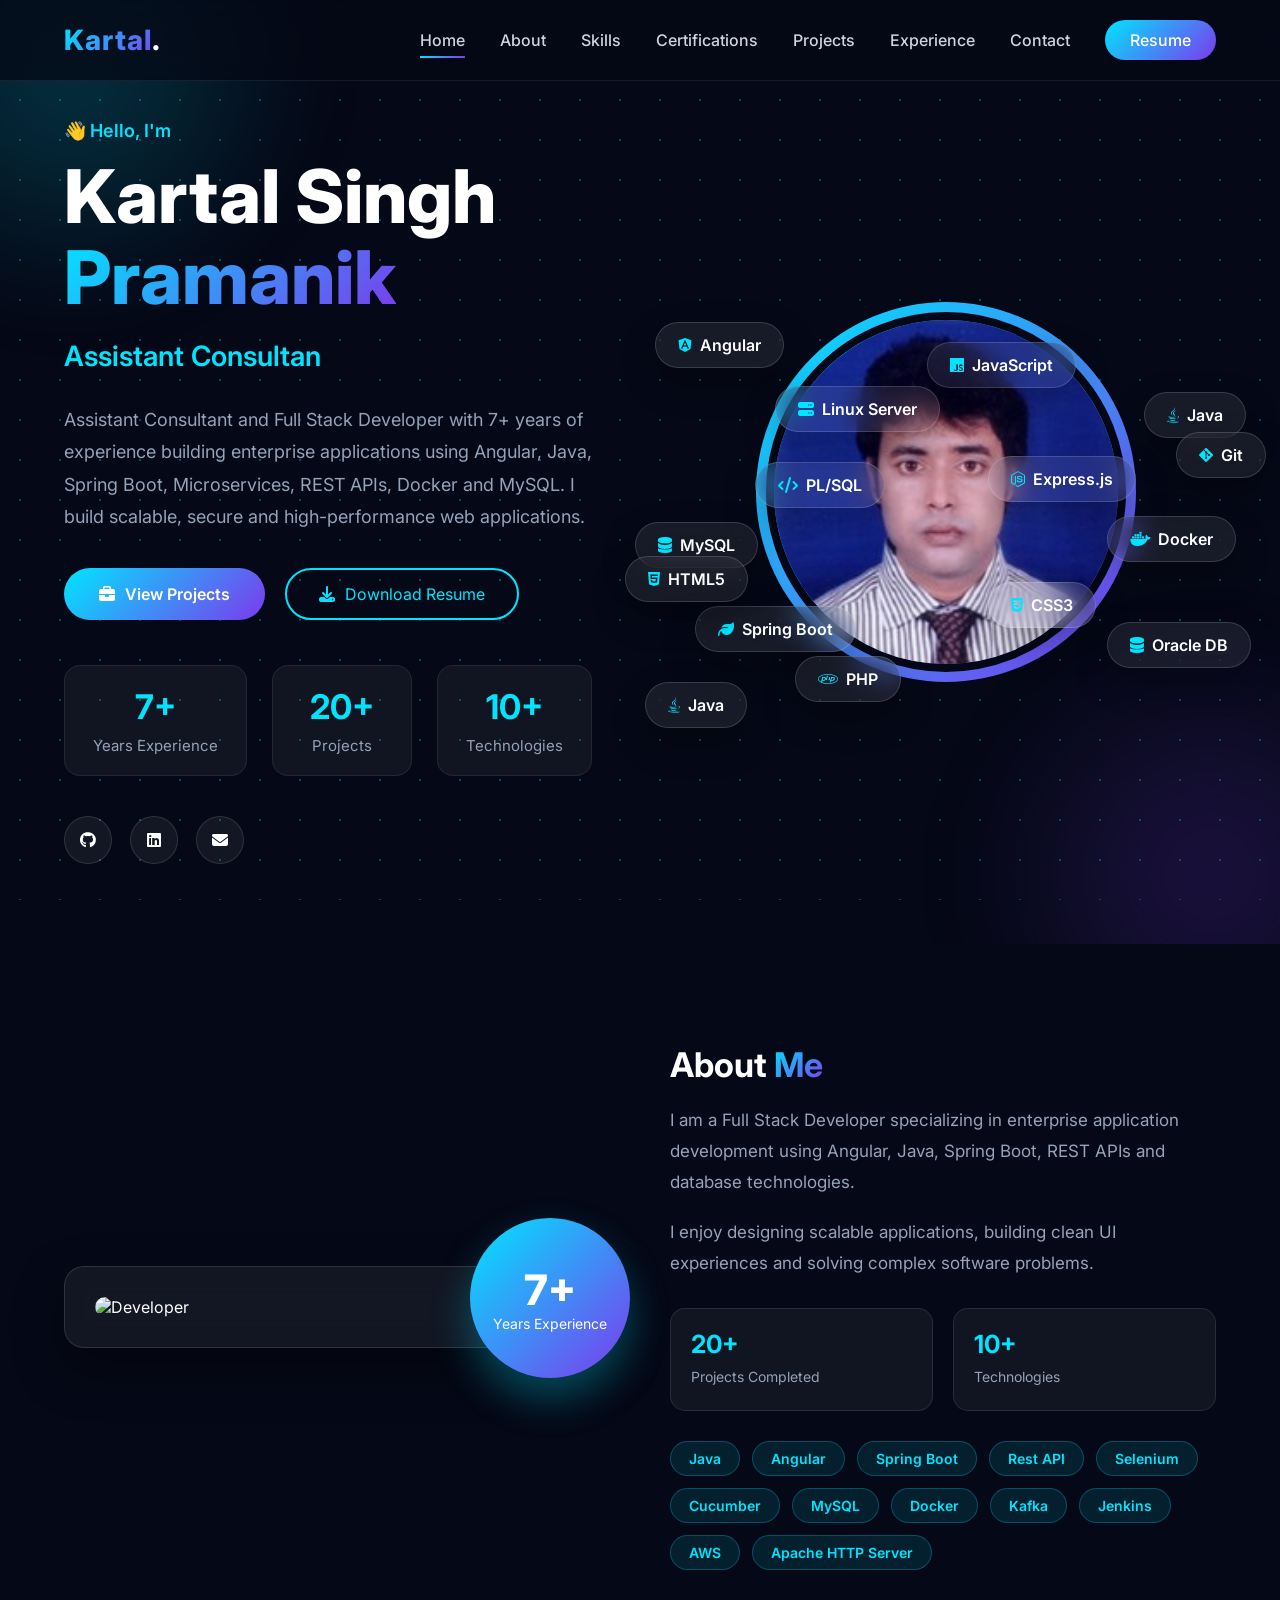
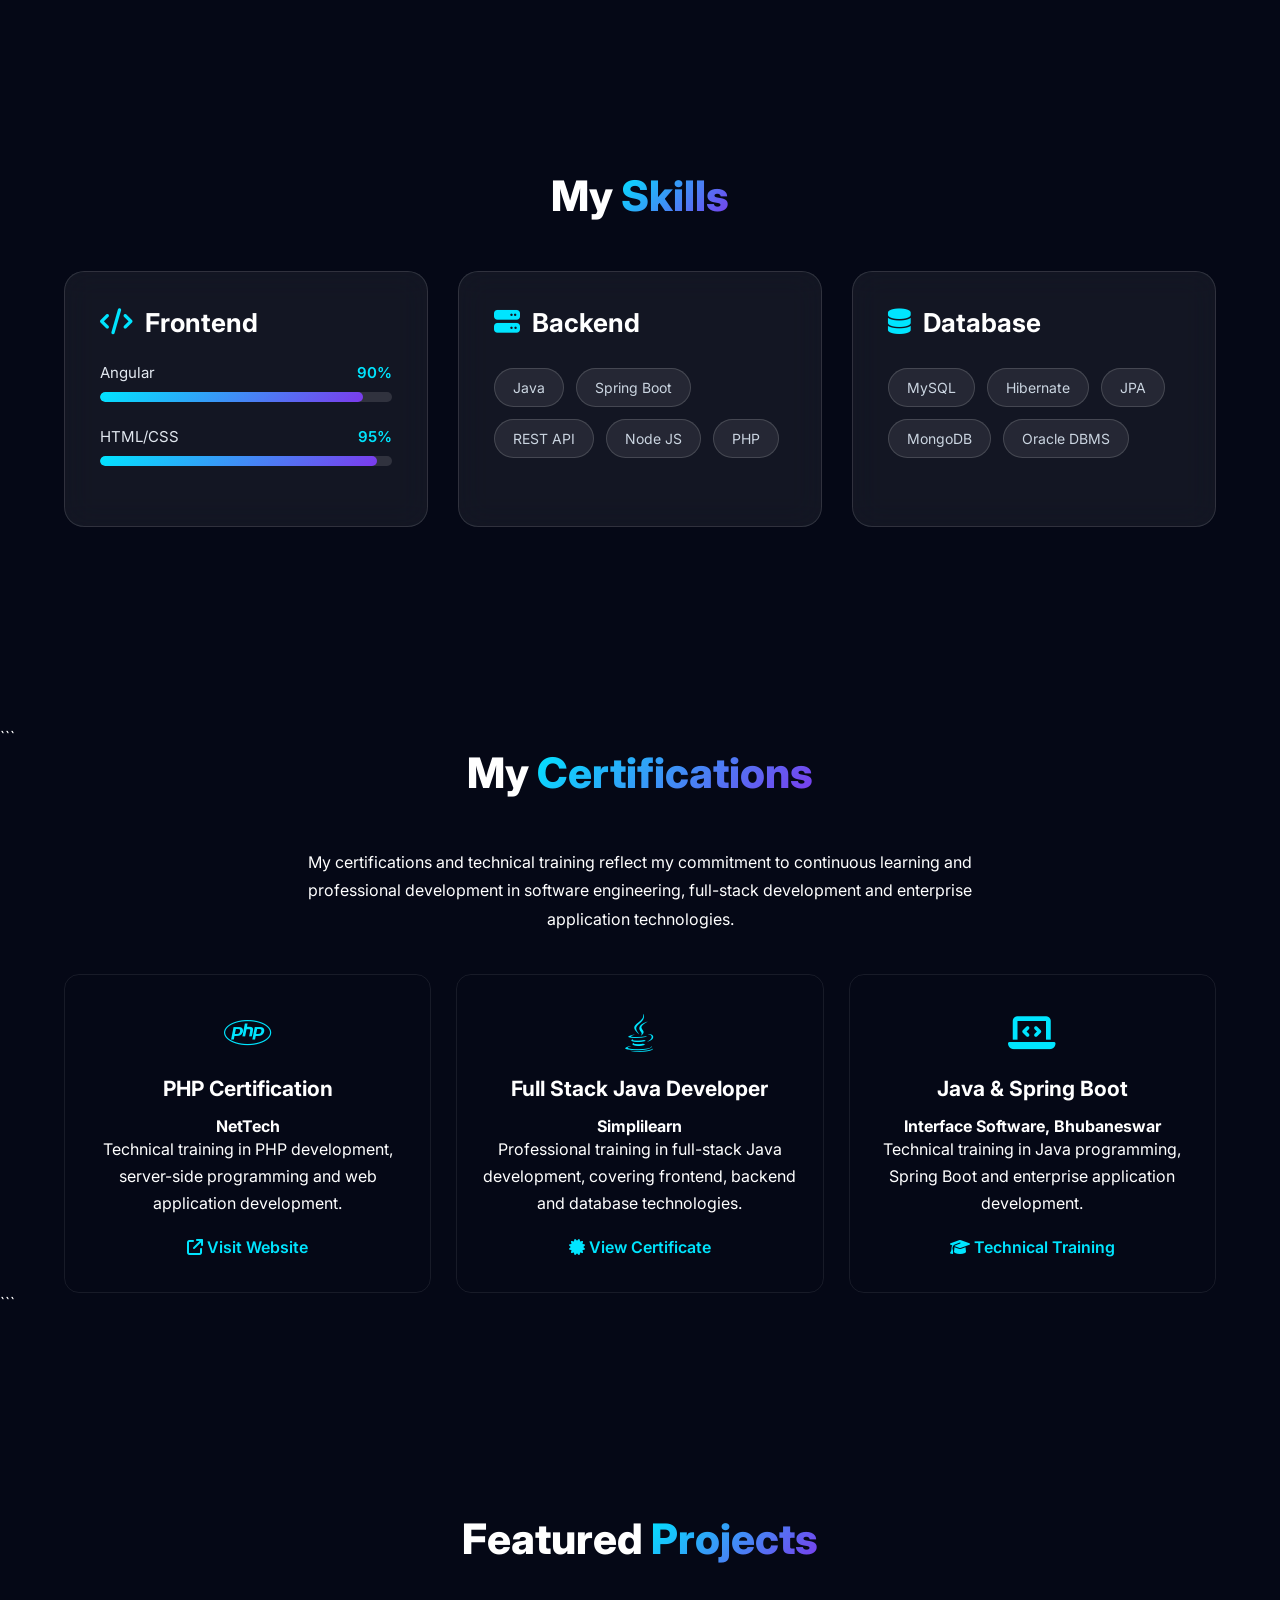
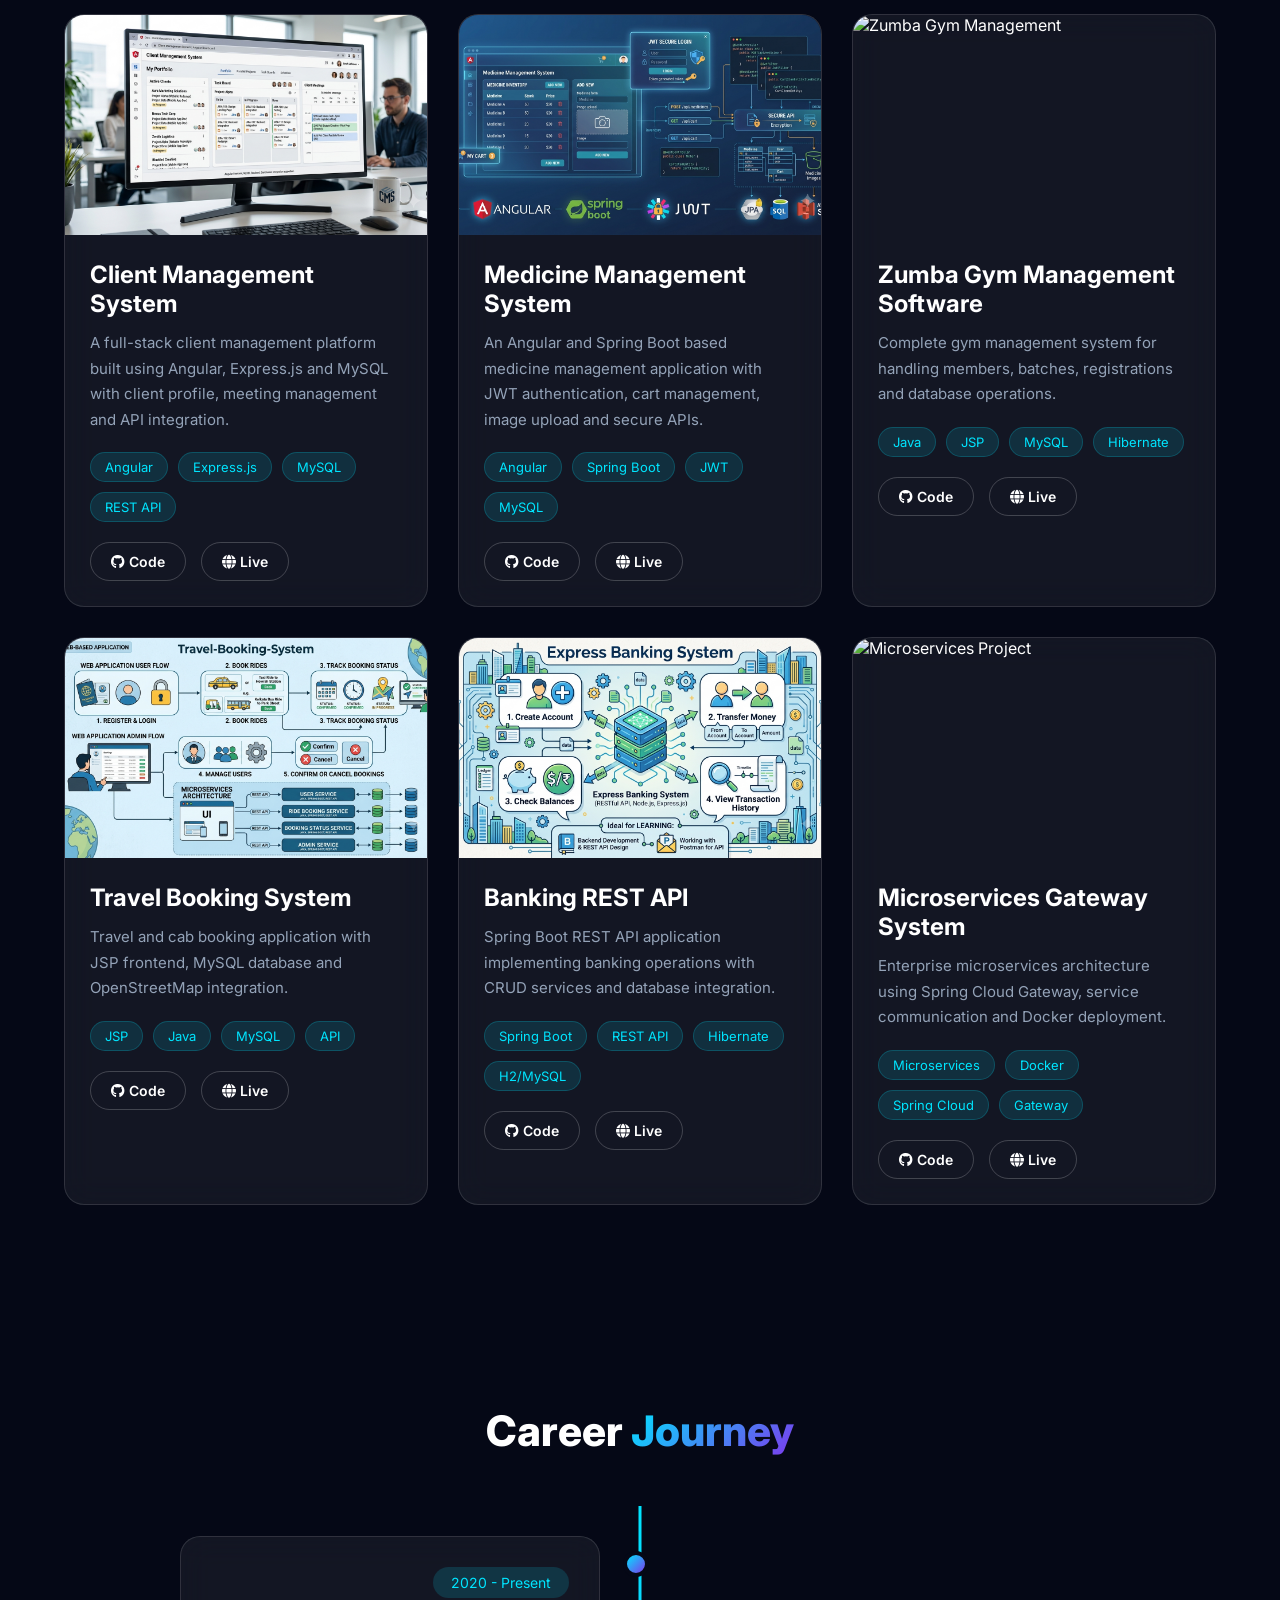
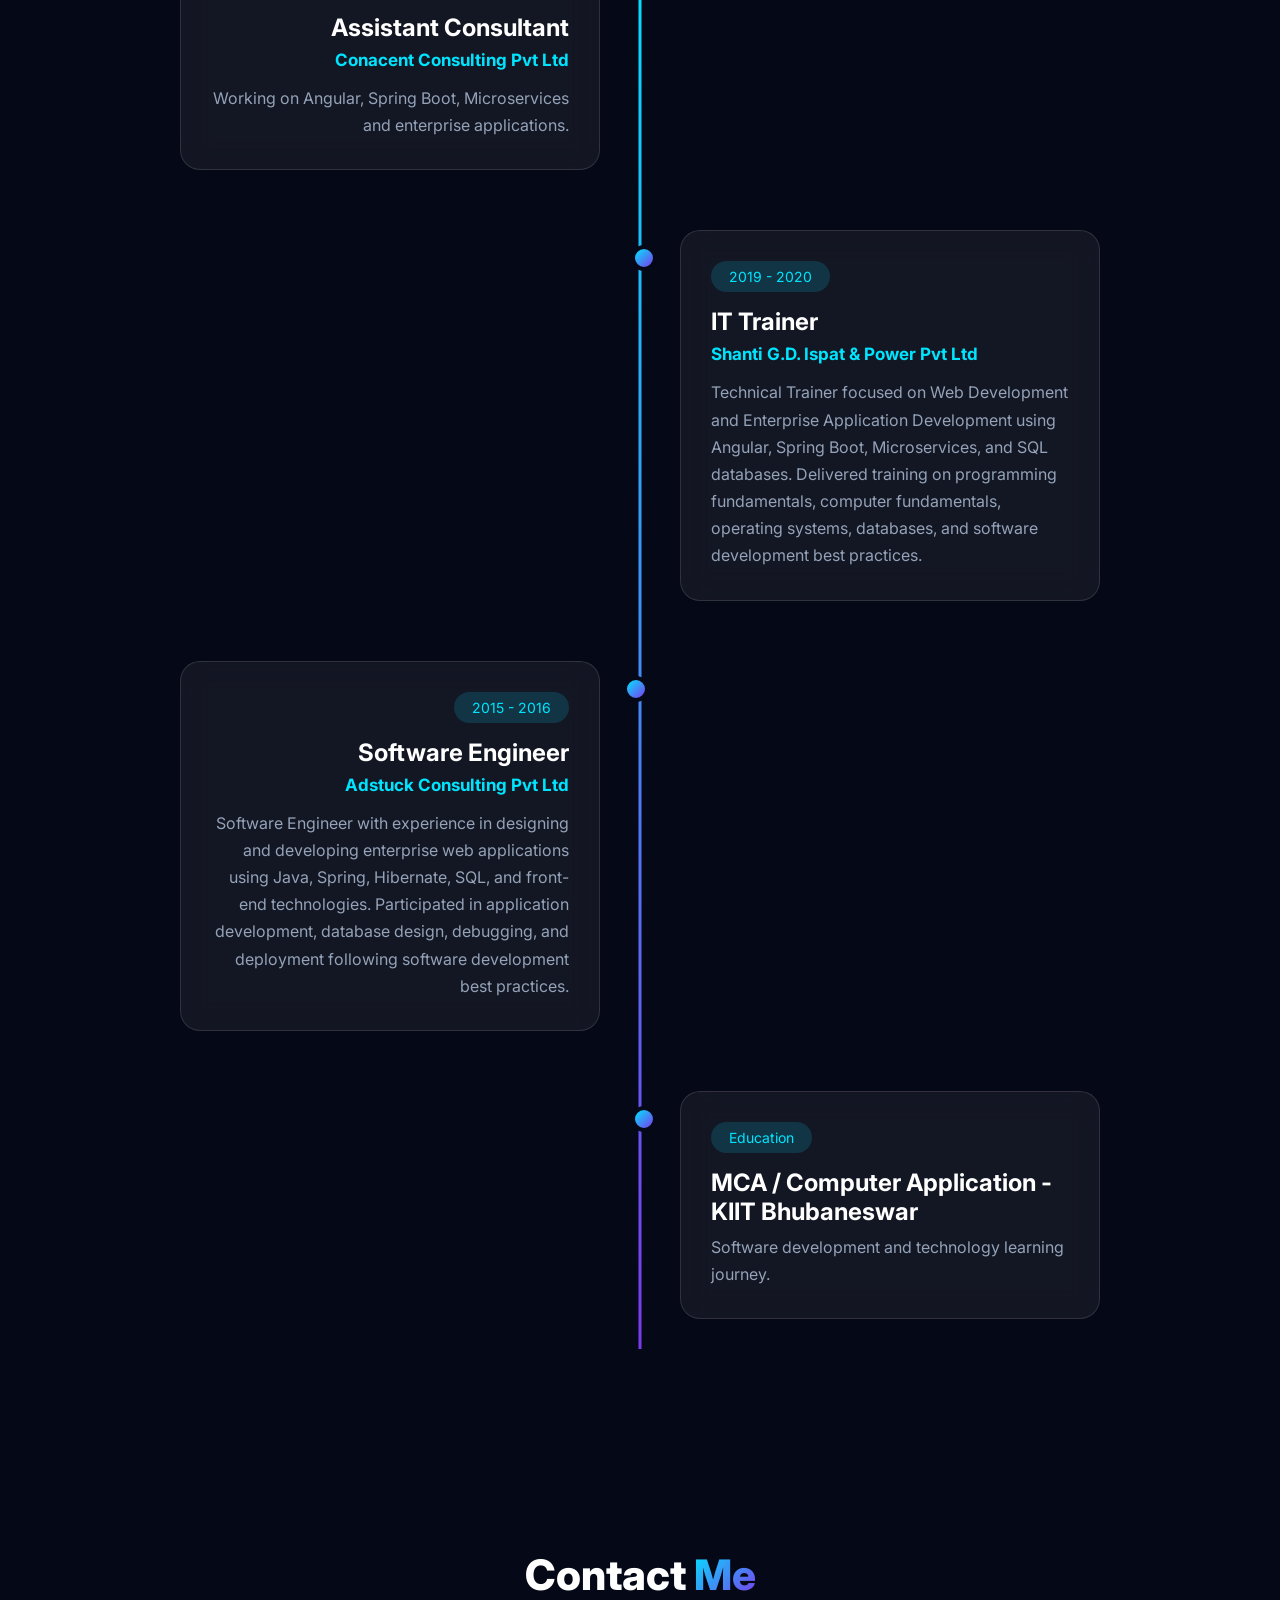
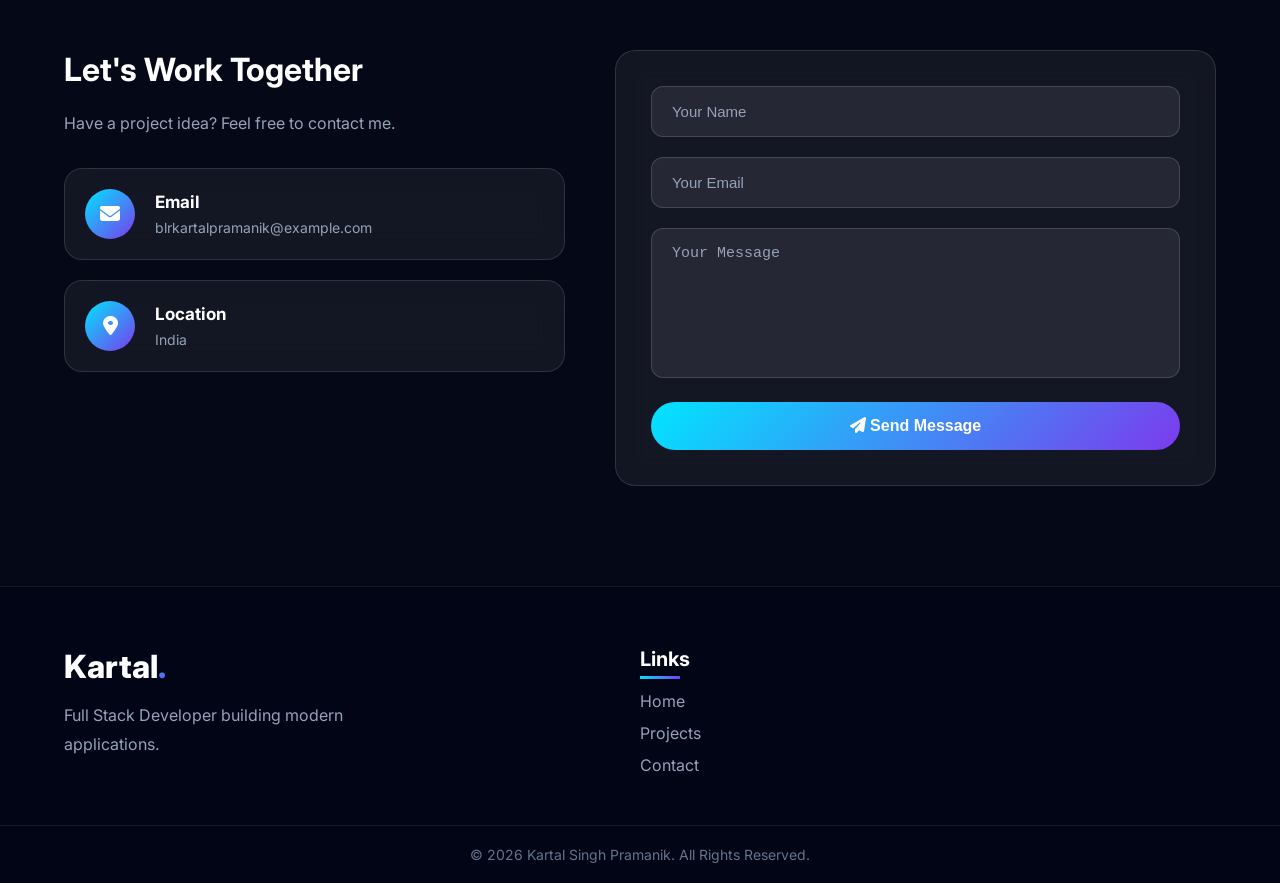
==== index.html @ 96620331 "Replace project-2 image with project-5 image" ====
<!DOCTYPE html>
<html lang="en">

<head>

<meta charset="UTF-8">

<meta name="viewport" content="width=device-width, initial-scale=1.0">
<!-- SEO Meta -->

<meta name="description"
content="Kartal Singh Pramanik - Full Stack Developer specializing in Angular, Java, Spring Boot, Microservices, REST API and Enterprise Applications">


<meta name="keywords"
content="Full Stack Developer, Angular Developer, Java Developer, Spring Boot Developer, Software Engineer, Kolkata">


<meta name="author"
content="Kartal Singh Pramanik">



<!-- Open Graph -->

<meta property="og:title"
content="Kartal Singh Pramanik | Full Stack Developer">


<meta property="og:description"
content="Portfolio showcasing Full Stack Development projects using Angular, Java and Spring Boot">


<meta property="og:type"
content="website">


<meta property="og:image"
content="assets/images/profile.jpg">


<meta property="og:url"
content="https://blrkartalpramanik.github.io/">




<!-- Twitter Card -->

<meta name="twitter:card"
content="summary_large_image">


<meta name="twitter:title"
content="Kartal Singh Pramanik | Full Stack Developer">


<meta name="twitter:description"
content="Full Stack Developer Portfolio">


<meta name="twitter:image"
content="assets/images/profile.jpg">

<title>
Kartal Singh Pramanik | Full Stack Developer
</title>





<!-- Favicon -->
<link rel="icon" href="assets/icons/favicon.png">



<!-- Font Awesome -->

<link
rel="stylesheet"
href="https://cdnjs.cloudflare.com/ajax/libs/font-awesome/6.5.2/css/all.min.css">



<!-- Main CSS -->

<link rel="stylesheet" href="assets/css/style.css">


</head>


<body>

<div class="particles"></div>
<!-- =====================================================
 NAVBAR
===================================================== -->


<header class="navbar">


<div class="container">


<a href="#" class="logo">
Kartal<span>.</span>
</a>



<ul class="nav-menu">


<li>
<a href="#home" class="active">
Home
</a>
</li>


<li>
<a href="#about">
About
</a>
</li>


<li>
<a href="#skills">
Skills
</a>
</li>

<li>
        <a href="#certifications">Certifications</a>
    </li>
<li>
<a href="#projects">
Projects
</a>
</li>


<li>
<a href="#experience">
Experience
</a>
</li>


<li>
<a href="#contact">
Contact
</a>
</li>


<li>
<a href="assets/resume/Kartal_Resume.docx"
class="nav-btn"
download>

Resume

</a>
</li>


</ul>



<div class="menu-toggle">

<span></span>
<span></span>
<span></span>

</div>



</div>


</header>




<!-- =====================================================
 HERO SECTION
===================================================== -->

<section class="hero" id="home">

    <div class="container hero-container">

        <!-- Hero Content -->
        <div class="hero-content reveal">

            <p class="hero-subtitle">
                👋 Hello, I'm
            </p>

            <h1 class="hero-title">
                Kartal Singh
                <span>Pramanik</span>
            </h1>

            <h2 class="hero-role">
                <span class="typing"></span>
            </h2>

            <p class="hero-description">
                Assistant Consultant and Full Stack Developer with 7+ years of
                experience building enterprise applications using Angular,
                Java, Spring Boot, Microservices, REST APIs, Docker and MySQL.
                I build scalable, secure and high-performance web applications.
            </p>

            <!-- Buttons -->
            <div class="hero-buttons">

                <a href="#projects" class="btn">
                    <i class="fa-solid fa-briefcase"></i>
                    View Projects
                </a>

                <a href="assets/resume/Kartal_Resume.docx"
                   class="btn-outline"
                   download>

                    <i class="fa-solid fa-download"></i>
                    Download Resume

                </a>

            </div>

            <!-- Statistics -->

            <div class="hero-stats">

                <div class="stat-box">
                    <h3>7+</h3>
                    <span>Years Experience</span>
                </div>

                <div class="stat-box">
                    <h3>20+</h3>
                    <span>Projects</span>
                </div>

                <div class="stat-box">
                    <h3>10+</h3>
                    <span>Technologies</span>
                </div>

            </div>

            <!-- Social Links -->

            <div class="hero-social">

                <a href="https://blrkartalpramanik.github.io/"
                   target="_blank">

                    <i class="fa-brands fa-github"></i>

                </a>

                <a href="https://in.linkedin.com/in/kartal-singh-pramanik-57a328a8"
                   target="_blank">

                    <i class="fa-brands fa-linkedin"></i>

                </a>

                <a href="mailto:blrkartalpramanik@gmail.com">

                    <i class="fa-solid fa-envelope"></i>

                </a>

            </div>

        </div>

        <!-- Hero Image -->

        <div class="hero-image reveal">

            <div class="profile-card">

                <img src="assets/images/profile.jpg"
                     alt="Kartal Singh Pramanik">

            </div>

            <div class="tech-card one">
                <i class="fa-brands fa-angular"></i>
                Angular
            </div>

            <div class="tech-card two">
                <i class="fa-brands fa-java"></i>
                Java
            </div>

            <div class="tech-card three">
                <i class="fa-solid fa-leaf"></i>
                Spring Boot
            </div>

            <div class="tech-card four">
                <i class="fa-brands fa-docker"></i>
                Docker
            </div>

            <div class="tech-card five">
                <i class="fa-solid fa-database"></i>
                MySQL
            </div>
        <div class="tech-card six">
    <i class="fa-solid fa-database"></i>
    Oracle DB
</div>

<div class="tech-card seven">
    <i class="fa-brands fa-php"></i>
    PHP
</div>

<div class="tech-card eight">
    <i class="fa-solid fa-code"></i>
    PL/SQL
</div>

<div class="tech-card nine">
    <i class="fa-brands fa-node-js"></i>
    Express.js
</div>

<div class="tech-card ten">
    <i class="fa-brands fa-java"></i>
    Java
</div>

<div class="tech-card eleven">
    <i class="fa-brands fa-js"></i>
    JavaScript
</div>

<div class="tech-card twelve">
    <i class="fa-brands fa-html5"></i>
    HTML5
</div>

<div class="tech-card thirteen">
    <i class="fa-brands fa-css3-alt"></i>
    CSS3
</div>

<div class="tech-card fourteen">
    <i class="fa-solid fa-server"></i>
    Linux Server
</div>

<div class="tech-card fifteen">
    <i class="fa-brands fa-git-alt"></i>
    Git
</div>
        </div>

    </div>

</section>






<!-- =====================================================
 ABOUT
===================================================== -->


<section class="about" id="about">


<div class="container about-container">



<div class="about-image reveal">


<div class="about-card">


<img src="assets/images/about.jpg"
alt="Developer">


</div>


<div class="experience-box">

<h2>
7+
</h2>

<span>
Years Experience
</span>


</div>



</div>





<div class="about-content reveal">


<h3>

About
<span>
Me
</span>

</h3>



<p>

I am a Full Stack Developer specializing in
enterprise application development using
Angular, Java, Spring Boot, REST APIs and
database technologies.

</p>



<p>

I enjoy designing scalable applications,
building clean UI experiences and solving
complex software problems.

</p>




<div class="about-info">


<div class="info-box">

<h4>
20+
</h4>

<p>
Projects Completed
</p>

</div>



<div class="info-box">

<h4>
10+
</h4>

<p>
Technologies
</p>

</div>


</div>




<div class="about-tags">

<span>Java</span>
<span>Angular</span>
<span>Spring Boot</span>
<span>Rest API</span>
<span>Selenium</span>
<span>Cucumber</span>
<span>MySQL</span>
<span>Docker</span>
<span>Kafka</span>
<span>Jenkins</span>
 <span>AWS</span>
<span>Apache HTTP Server</span>

</div>


</div>


</div>

</section>






<!-- =====================================================
 SKILLS
===================================================== -->


<section id="skills">


<div class="container">


<h2 class="section-title">

My
<span>
Skills
</span>

</h2>



<div class="skills-container">



<div class="skill-box">


<h3>
<i class="fa-solid fa-code"></i>
Frontend
</h3>



<div class="skill-item">

<div class="skill-header">

<span>
Angular
</span>

<span class="percent">
90%
</span>

</div>


<div class="progress-bar">

<div class="progress"
style="width:90%">
</div>

</div>

</div>



<div class="skill-item">

<div class="skill-header">

<span>
HTML/CSS
</span>

<span class="percent">
95%
</span>

</div>


<div class="progress-bar">

<div class="progress"
style="width:95%">
</div>

</div>

</div>


</div>






<div class="skill-box">


<h3>
<i class="fa-solid fa-server"></i>
Backend
</h3>


<div class="tech-list">

<span>Java</span>
<span>Spring Boot</span>
<span>REST API</span>
<span>Node JS</span>
 <span>PHP</span>

</div>


</div>





<div class="skill-box">


<h3>
<i class="fa-solid fa-database"></i>
Database
</h3>


<div class="tech-list">

<span>MySQL</span>
<span>Hibernate</span>
<span>JPA</span>
<span>MongoDB</span>
<span>Oracle DBMS</span>
 
</div>


</div>



</div>


</div>


</section>



<!-- =====================================================
     CERTIFICATIONS
===================================================== -->

<section id="certifications">

```
<div class="container">

    <h2 class="section-title">
        My <span>Certifications</span>
    </h2>

    <p class="certification-description">
        My certifications and technical training reflect my
        commitment to continuous learning and professional
        development in software engineering, full-stack
        development and enterprise application technologies.
    </p>

    <div class="certifications-container">

        <!-- NetTech -->
        <div class="certification-card reveal">

            <div class="certification-icon">
                <i class="fa-brands fa-php"></i>
            </div>

            <h3>PHP Certification</h3>

            <h4>NetTech</h4>

            <p>
                Technical training in PHP development,
                server-side programming and web application
                development.
            </p>

            <a href="https://www.nettech.in/"
               target="_blank"
               rel="noopener noreferrer"
               class="certification-link">
                <i class="fa-solid fa-arrow-up-right-from-square"></i>
                Visit Website
            </a>

        </div>


        <!-- Simplilearn -->
        <div class="certification-card reveal">

            <div class="certification-icon">
                <i class="fa-brands fa-java"></i>
            </div>

            <h3>Full Stack Java Developer</h3>

            <h4>Simplilearn</h4>

            <p>
                Professional training in full-stack Java
                development, covering frontend, backend
                and database technologies.
            </p>

            <a href="https://success.simplilearn.com/181946085"
               target="_blank"
               rel="noopener noreferrer"
               class="certification-link">
                <i class="fa-solid fa-certificate"></i>
                View Certificate
            </a>

        </div>


        <!-- Interface Software -->
        <div class="certification-card reveal">

            <div class="certification-icon">
                <i class="fa-solid fa-laptop-code"></i>
            </div>

            <h3>Java & Spring Boot</h3>

            <h4>Interface Software, Bhubaneswar</h4>

            <p>
                Technical training in Java programming,
                Spring Boot and enterprise application
                development.
            </p>

            <span class="certification-link">
                <i class="fa-solid fa-graduation-cap"></i>
                Technical Training
            </span>

        </div>

    </div>

</div>
```

</section>



<!-- =====================================================
 PROJECTS
===================================================== -->

<section id="projects">


<div class="container">


<h2 class="section-title">

Featured
<span>
Projects
</span>

</h2>



<div class="projects-container">



<!-- PROJECT 1 -->

<div class="project-card reveal"

data-title="Client Management System"

data-description="Full stack client management application with client profiles, meeting scheduling, Zoom integration and REST APIs."

data-features="Client Profile Management|Meeting Scheduling|REST API Integration|MySQL Database"

data-tech="Angular|Express.js|MySQL|Swagger"

data-github="#"

data-live="#"

>

<div class="project-image">

<img src="assets/images/project-1.png"
alt="Client Management System">

</div>



<div class="project-content">


<h3>
Client Management System
</h3>


<p>
A full-stack client management platform built using
Angular, Express.js and MySQL with client profile,
meeting management and API integration.
</p>



<div class="project-tags">

<span>Angular</span>
<span>Express.js</span>
<span>MySQL</span>
<span>REST API</span>

</div>



<div class="project-links">

<a href="https://github.com/blrkartalpramanik/Client-Management-system.git" target="_blank">

<i class="fa-brands fa-github"></i>

Code

</a>



<a href="#" target="_blank">

<i class="fa-solid fa-globe"></i>

Live

</a>


</div>


</div>


</div>





<!-- PROJECT 2 -->

<div class="project-card reveal"

data-title="Client Management System"

data-description="Full stack client management application with client profiles, meeting scheduling, Zoom integration and REST APIs."

data-features="Client Profile Management|Meeting Scheduling|REST API Integration|MySQL Database"

data-tech="Angular|Express.js|MySQL|Swagger"

data-github="#"

data-live="#"

>


<div class="project-image">

<img src="assets/images/project-5.png"
alt="Medicine Management System">

</div>



<div class="project-content">


<h3>
Medicine Management System
</h3>



<p>

An Angular and Spring Boot based medicine
management application with JWT authentication,
cart management, image upload and secure APIs.

</p>




<div class="project-tags">

<span>Angular</span>
<span>Spring Boot</span>
<span>JWT</span>
<span>MySQL</span>

</div>




<div class="project-links">


<a href="#" target="_blank">

<i class="fa-brands fa-github"></i>

Code

</a>



<a href="#" target="_blank">

<i class="fa-solid fa-globe"></i>

Live

</a>



</div>


</div>


</div>






<!-- PROJECT 3 -->

<div class="project-card reveal"

data-title="Client Management System"

data-description="Full stack client management application with client profiles, meeting scheduling, Zoom integration and REST APIs."

data-features="Client Profile Management|Meeting Scheduling|REST API Integration|MySQL Database"

data-tech="Angular|Express.js|MySQL|Swagger"

data-github="#"

data-live="#"

>


<div class="project-image">

<img src="assets/images/project-3.jpg"
alt="Zumba Gym Management">

</div>




<div class="project-content">


<h3>

Zumba Gym Management Software

</h3>



<p>

Complete gym management system for handling
members, batches, registrations and database
operations.

</p>




<div class="project-tags">

<span>Java</span>
<span>JSP</span>
<span>MySQL</span>
<span>Hibernate</span>

</div>




<div class="project-links">


<a href="#" target="_blank">

<i class="fa-brands fa-github"></i>

Code

</a>



<a href="#" target="_blank">

<i class="fa-solid fa-globe"></i>

Live

</a>



</div>



</div>


</div>






<!-- PROJECT 4 -->

<div class="project-card reveal"

data-title="Client Management System"

data-description="Full stack client management application with client profiles, meeting scheduling, Zoom integration and REST APIs."

data-features="Client Profile Management|Meeting Scheduling|REST API Integration|MySQL Database"

data-tech="Angular|Express.js|MySQL|Swagger"

data-github="#"

data-live="#"

>


<div class="project-image">

<img src="assets/images/project-4.png"
alt="Travel Booking System">

</div>




<div class="project-content">


<h3>

Travel Booking System

</h3>



<p>

Travel and cab booking application with
JSP frontend, MySQL database and
OpenStreetMap integration.

</p>




<div class="project-tags">

<span>JSP</span>
<span>Java</span>
<span>MySQL</span>
<span>API</span>

</div>




<div class="project-links">


<a href="https://github.com/blrkartalpramanik/Travel-Booking-System.git" target="_blank">

<i class="fa-brands fa-github"></i>

Code

</a>



<a href="#" target="_blank">

<i class="fa-solid fa-globe"></i>

Live

</a>


</div>



</div>


</div>






<!-- PROJECT 5 -->

<div class="project-card reveal"

data-title="Client Management System"

data-description="Full stack client management application with client profiles, meeting scheduling, Zoom integration and REST APIs."

data-features="Client Profile Management|Meeting Scheduling|REST API Integration|MySQL Database"

data-tech="Angular|Express.js|MySQL|Swagger"

data-github="#"

data-live="#"

>


<div class="project-image">

<img src="assets/images/project-3.png"
alt="Banking REST API">

</div>




<div class="project-content">


<h3>

Banking REST API

</h3>



<p>

Spring Boot REST API application implementing
banking operations with CRUD services and
database integration.

</p>




<div class="project-tags">

<span>Spring Boot</span>
<span>REST API</span>
<span>Hibernate</span>
<span>H2/MySQL</span>

</div>



<div class="project-links">


<a href="https://github.com/blrkartalpramanik/Express-Banking-System.git" target="_blank">

<i class="fa-brands fa-github"></i>

Code

</a>


<a href="#" target="_blank">

<i class="fa-solid fa-globe"></i>

Live

</a>


</div>



</div>


</div>







<!-- PROJECT 6 -->

<div class="project-card reveal"

data-title="Client Management System"

data-description="Full stack client management application with client profiles, meeting scheduling, Zoom integration and REST APIs."

data-features="Client Profile Management|Meeting Scheduling|REST API Integration|MySQL Database"

data-tech="Angular|Express.js|MySQL|Swagger"

data-github="#"

data-live="#"

>


<div class="project-image">

<img src="assets/images/project-3.jpg"
alt="Microservices Project">

</div>



<div class="project-content">


<h3>

Microservices Gateway System

</h3>



<p>

Enterprise microservices architecture using
Spring Cloud Gateway, service communication
and Docker deployment.

</p>




<div class="project-tags">

<span>Microservices</span>
<span>Docker</span>
<span>Spring Cloud</span>
<span>Gateway</span>

</div>




<div class="project-links">


<a href="https://github.com/blrkartalpramanik/Express-Banking-System.git" target="_blank">

<i class="fa-brands fa-github"></i>

Code

</a>



<a href="#" target="_blank">

<i class="fa-solid fa-globe"></i>

Live

</a>



</div>



</div>


</div>





</div>


</div>


</section>





<!-- =====================================================
 EXPERIENCE
===================================================== -->


<section id="experience">


<div class="container">


<h2 class="section-title">

Career
<span>
Journey
</span>

</h2>



<div class="timeline">



<div class="timeline-item">


<div class="timeline-card">

<div class="timeline-date">
2020 - Present
</div>


<h3>
Assistant Consultant
</h3>


<h4>
Conacent Consulting Pvt Ltd
</h4>


<p>
Working on Angular, Spring Boot,
Microservices and enterprise applications.
</p>


</div>


</div>


<div class="timeline-item">


<div class="timeline-card">

<div class="timeline-date">
2019 - 2020
</div>


<h3>
IT Trainer
</h3>


<h4>
Shanti G.D. Ispat & Power Pvt Ltd
</h4>


<p>
Technical Trainer focused on Web Development and Enterprise Application Development using Angular, Spring Boot, Microservices, and SQL databases.
 Delivered training on programming fundamentals, computer fundamentals, operating systems, databases, and software development best practices.
</p>


</div>


</div>

 <div class="timeline-item">


<div class="timeline-card">

<div class="timeline-date">
2015 - 2016
</div>


<h3>
Software Engineer
</h3>


<h4>
Adstuck Consulting Pvt Ltd
</h4>


<p>
Software Engineer with experience in designing and developing enterprise web applications using Java, Spring, Hibernate, SQL, and front-end technologies.
 Participated in application development, database design, debugging, and deployment following software development best practices.
</p>


</div>


</div>

 


<div class="timeline-item">


<div class="timeline-card">


<div class="timeline-date">
Education
</div>


<h3>
MCA / Computer Application - KIIT Bhubaneswar
</h3>


<p>
Software development and technology learning journey.
</p>


</div>


</div>



</div>


</div>


</section>







<!-- =====================================================
 CONTACT
===================================================== -->


<section id="contact">


<div class="container">


<h2 class="section-title">

Contact
<span>
Me
</span>

</h2>




<div class="contact-container">



<div class="contact-info">


<h3>
Let's Work Together
</h3>


<p>
Have a project idea?
Feel free to contact me.
</p>



<div class="contact-card">

<i class="fa-solid fa-envelope"></i>

<div>

<h4>Email</h4>

<span>
blrkartalpramanik@example.com
</span>

</div>

</div>



<div class="contact-card">

<i class="fa-solid fa-location-dot"></i>

<div>

<h4>Location</h4>

<span>
India
</span>

</div>

</div>


</div>





<form
    class="contact-form"
    action="https://formspree.io/f/xdekzqpr"
    method="POST"
>

    <div class="form-group">

        <input
            type="text"
            name="name"
            placeholder="Your Name"
            required>

    </div>


    <div class="form-group">

        <input
            type="email"
            name="email"
            placeholder="Your Email"
            required>

    </div>


    <div class="form-group">

        <textarea
            name="message"
            placeholder="Your Message"
            rows="6"
            required></textarea>

    </div>


    <input
        type="hidden"
        name="_subject"
        value="New Portfolio Contact Message">


    <button
        type="submit"
        class="contact-btn">

        <i class="fa-solid fa-paper-plane"></i>

        Send Message

    </button>

</form>




</div>


</div>


</section>






<!-- =====================================================
 FOOTER
===================================================== -->


<footer class="footer">


<div class="container footer-container">


<div class="footer-brand">

<h2>
Kartal<span>.</span>
</h2>


<p>
Full Stack Developer building modern applications.
</p>


</div>



<div class="footer-box">


<h3>
Links
</h3>


<div class="footer-links">

<a href="#home">
Home
</a>

<a href="#projects">
Projects
</a>


<a href="#contact">
Contact
</a>


</div>


</div>



</div>




<div class="footer-bottom">

© <span id="year"></span>
Kartal Singh Pramanik.
All Rights Reserved.

</div>


</footer>




<a href="#"
class="back-top">

<i class="fa-solid fa-arrow-up"></i>

</a>


<!-- =====================================================
 PROJECT DETAILS MODAL
===================================================== -->


<div class="project-modal" id="projectModal">


<div class="modal-content">


<span class="close-modal">
&times;
</span>



<h2 id="modalTitle">

Project Title

</h2>




<p id="modalDescription">

Project Description

</p>




<h3>
Features
</h3>


<ul id="modalFeatures">


</ul>




<h3>
Technology Stack
</h3>


<div class="modal-tags"
id="modalTags">


</div>



<div class="modal-links">


<a id="modalGithub"
target="_blank">


<i class="fa-brands fa-github"></i>

GitHub

</a>



<a id="modalLive"
target="_blank">


<i class="fa-solid fa-globe"></i>

Live Demo

</a>


</div>



</div>


</div>


<script src="assets/js/main.js"></script>


</body>

</html>
---- assets/css/style.css ----
/* =====================================================
   PREMIUM PORTFOLIO V2
   Main CSS File
===================================================== */


/* Google Fonts */
@import url('https://fonts.googleapis.com/css2?family=Inter:wght@400;500;600;700;800&display=swap');


/* Base */
@import url('./navbar.css');
@import url('./hero.css');
@import url('./about.css');
@import url('./skills.css');
@import url('./projects.css');
@import url('./timeline.css');
@import url('./modal.css');
@import url('./contact.css');
@import url('./footer.css');


/* Effects */
@import url('./animation.css');


/* Responsive Last */
@import url('./responsive.css');



/* =====================================================
   GLOBAL VARIABLES
===================================================== */

:root {

    --primary-color:#00e5ff;
    --secondary-color:#7c3aed;

    --bg-color:#050816;
    --card-color:#111827;

    --text-color:#ffffff;
    --muted-color:#94a3b8;


    --gradient:
    linear-gradient(
        135deg,
        var(--primary-color),
        var(--secondary-color)
    );


    --shadow:
    0 20px 50px rgba(0,0,0,.35);


    --radius:20px;


    --transition:
    all .35s ease;

}



/* =====================================================
   RESET
===================================================== */

*{
    margin:0;
    padding:0;
    box-sizing:border-box;
}


html{
    scroll-behavior:smooth;
}


body{

    font-family:
    'Inter',
    sans-serif;


    background:
    var(--bg-color);


    color:
    var(--text-color);


    overflow-x:hidden;

}



a{

    text-decoration:none;

    color:inherit;

}



img{

    max-width:100%;
    display:block;

}



ul{
    list-style:none;
}



.container{

    width:90%;

    max-width:1200px;

    margin:auto;

}



section{

    padding:100px 0;

}



.section-title{

    text-align:center;

    font-size:42px;

    font-weight:800;

    margin-bottom:50px;

}



.section-title span{

    background:var(--gradient);

    -webkit-background-clip:text;

    color:transparent;

}




.btn{


    display:inline-flex;

    align-items:center;

    justify-content:center;


    padding:14px 35px;


    border-radius:50px;


    background:var(--gradient);


    color:white;


    font-weight:600;


    transition:var(--transition);


}



.btn:hover{


    transform:translateY(-5px);


    box-shadow:
    0 15px 35px rgba(0,229,255,.35);


}



/* Scroll bar */


::-webkit-scrollbar{

    width:10px;

}


::-webkit-scrollbar-track{

    background:#020617;

}


::-webkit-scrollbar-thumb{

    background:var(--gradient);

    border-radius:20px;

}
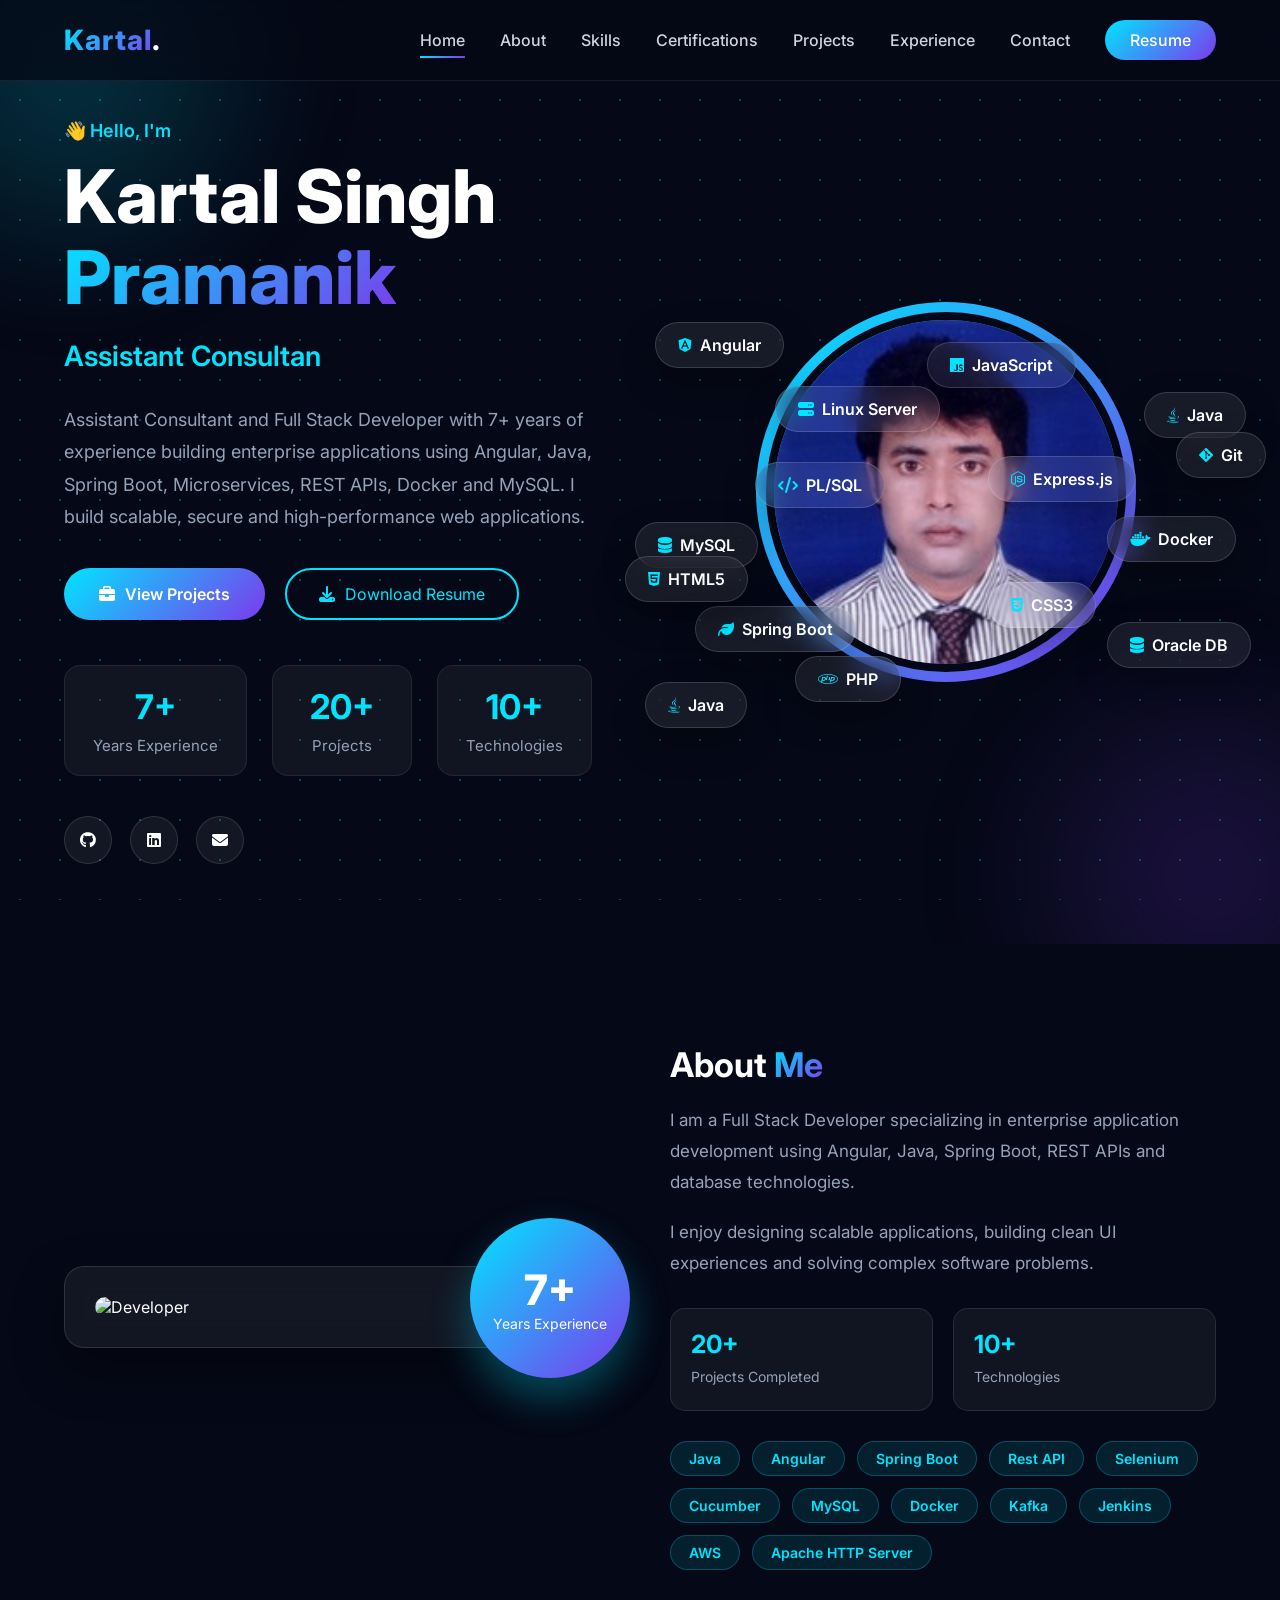
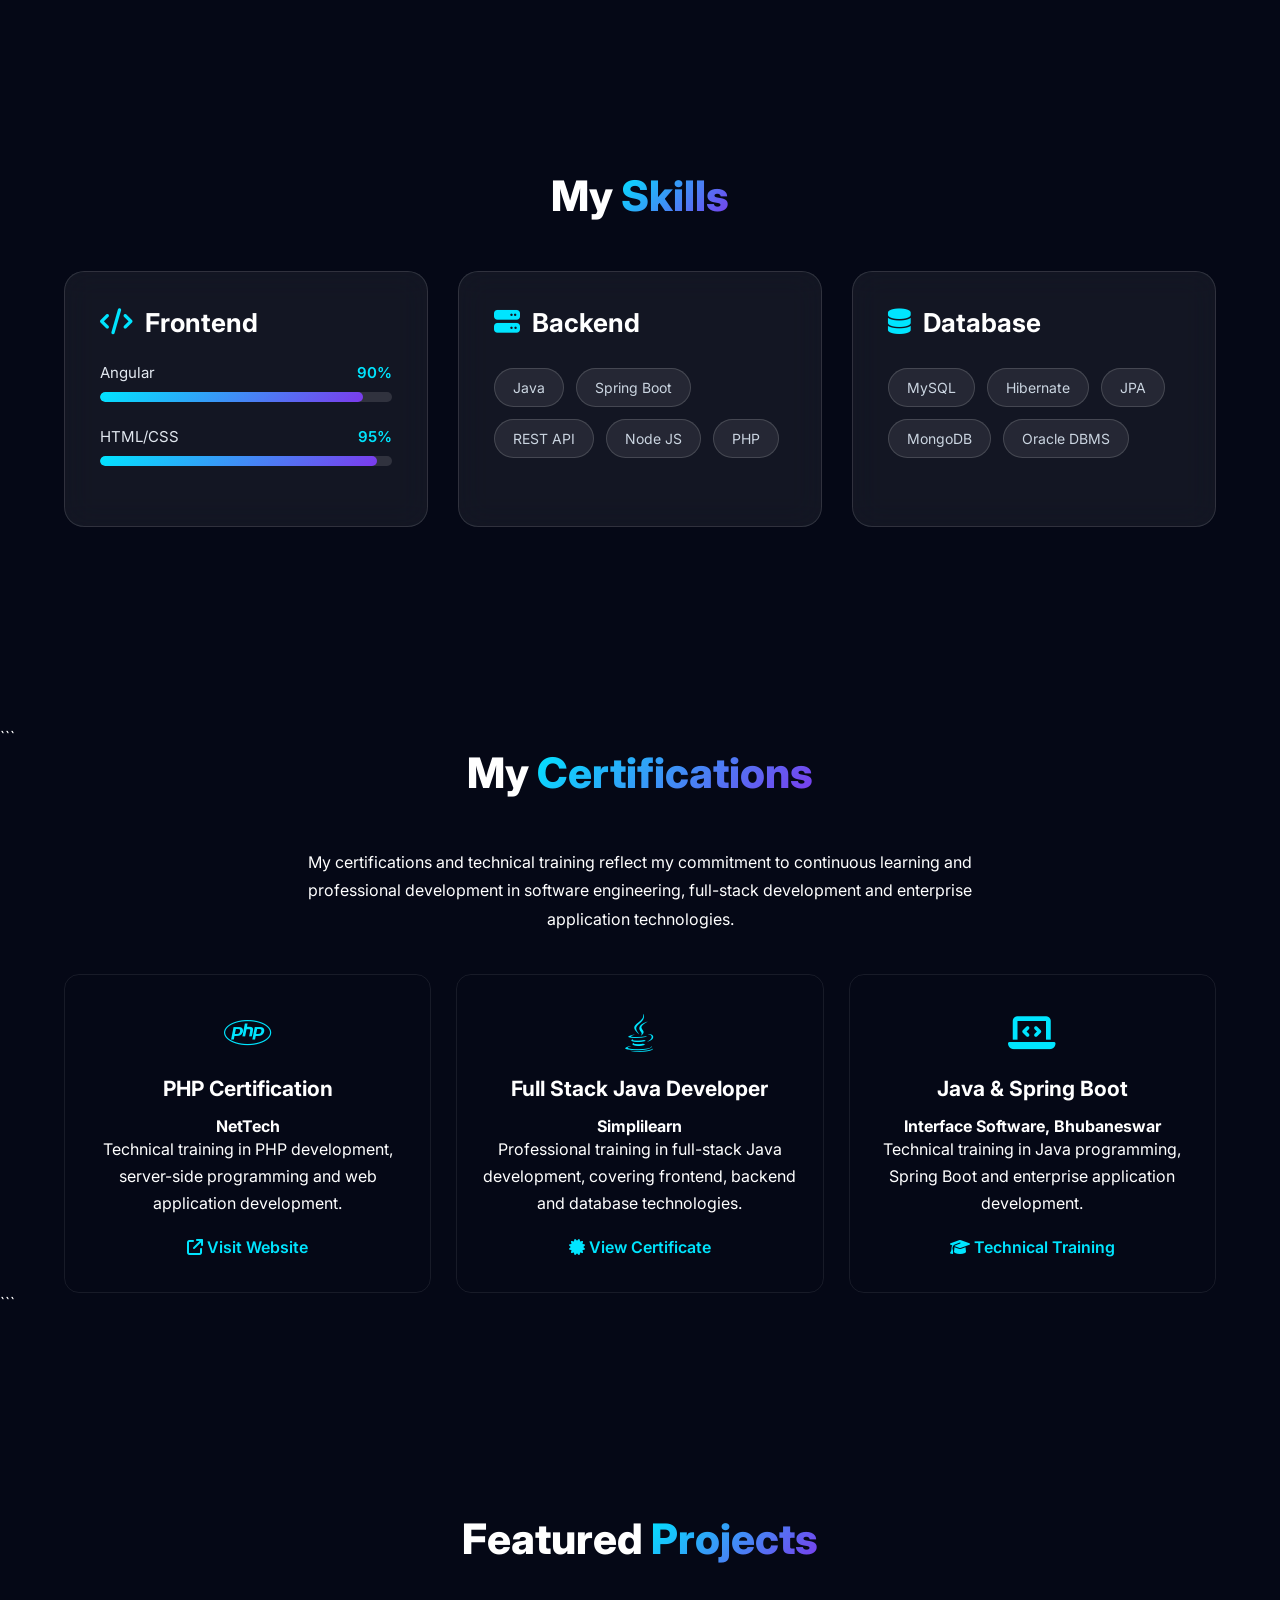
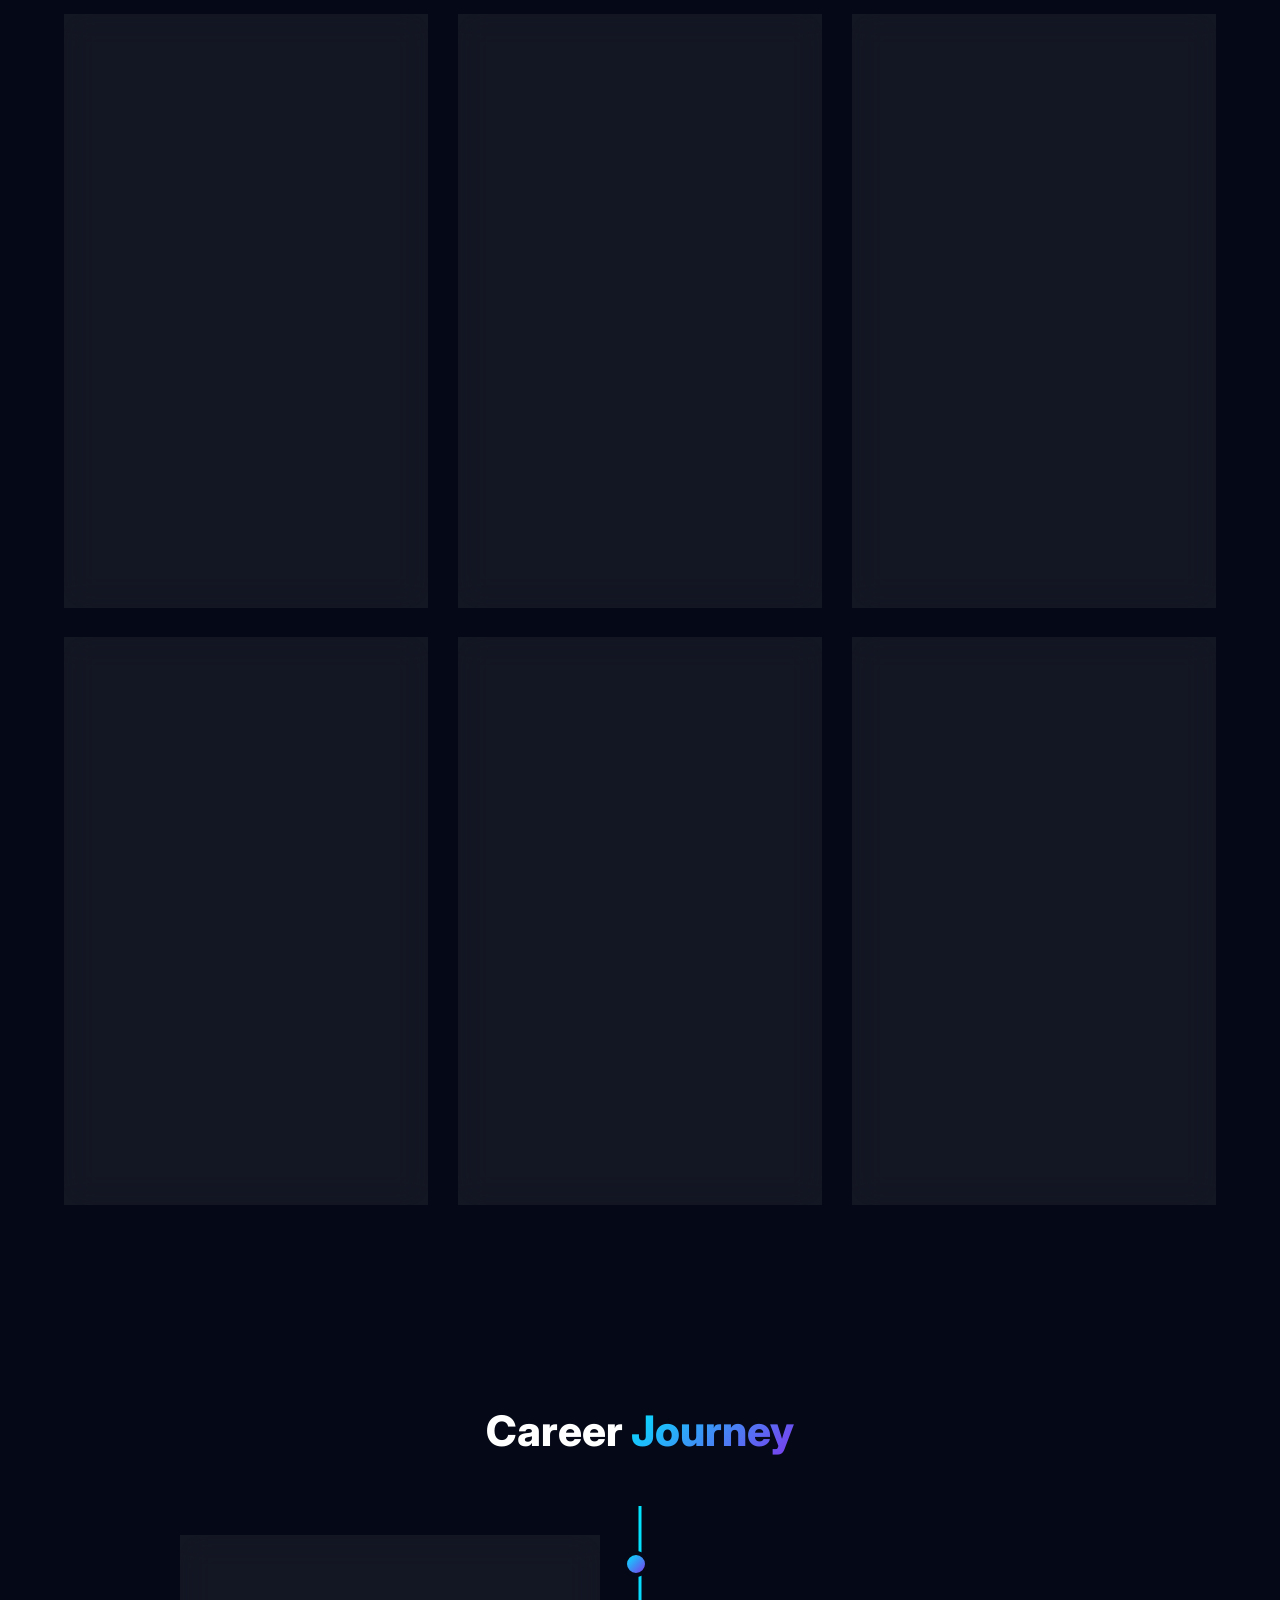
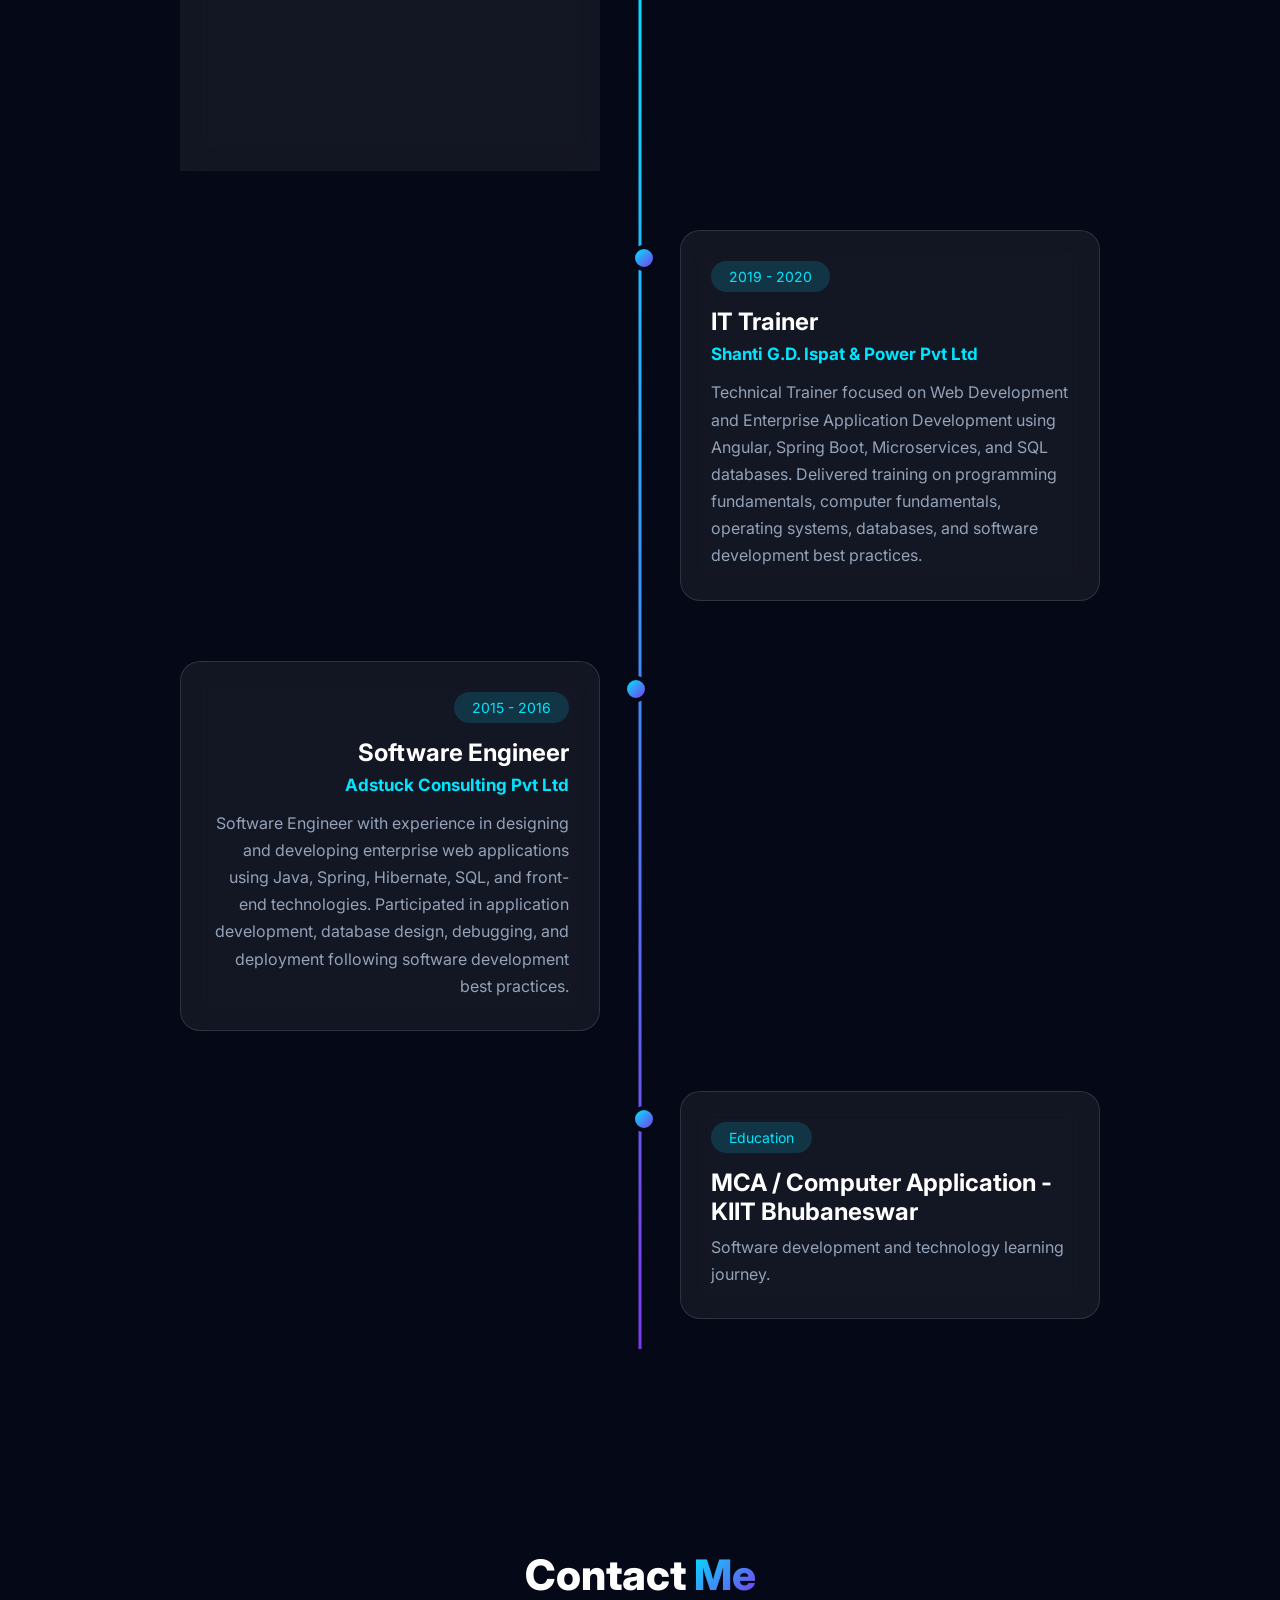
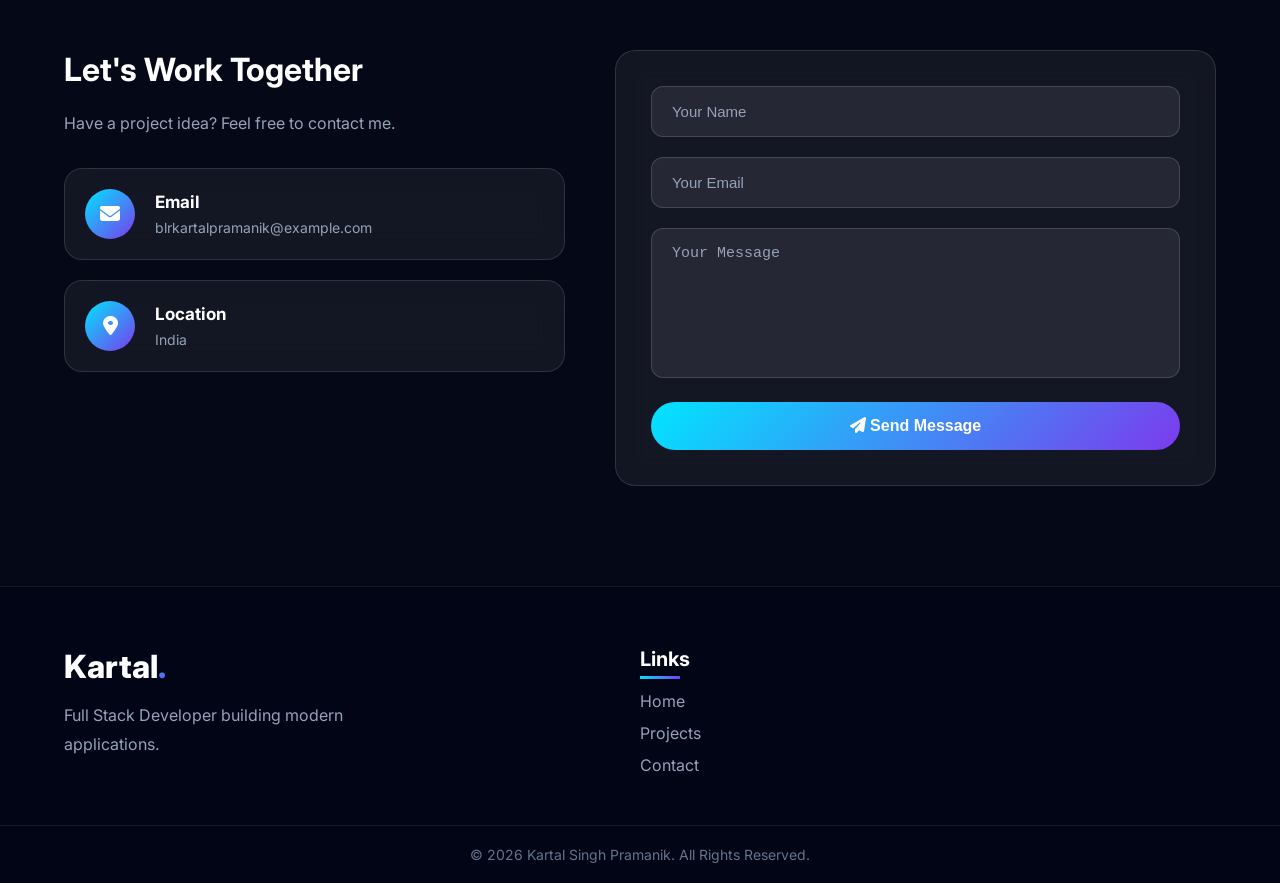
==== commit 76b2fd52: "Fix image tag in project-image div" ====
--- a/index.html
+++ b/index.html
@@ -1028,7 +1028,7 @@
 
 <div class="project-image">
 
-<img src="assets/images/project-3.jpg"
+<img src="assets/images/project-2.jpg"
 alt="Zumba Gym Management">
 
 </div>
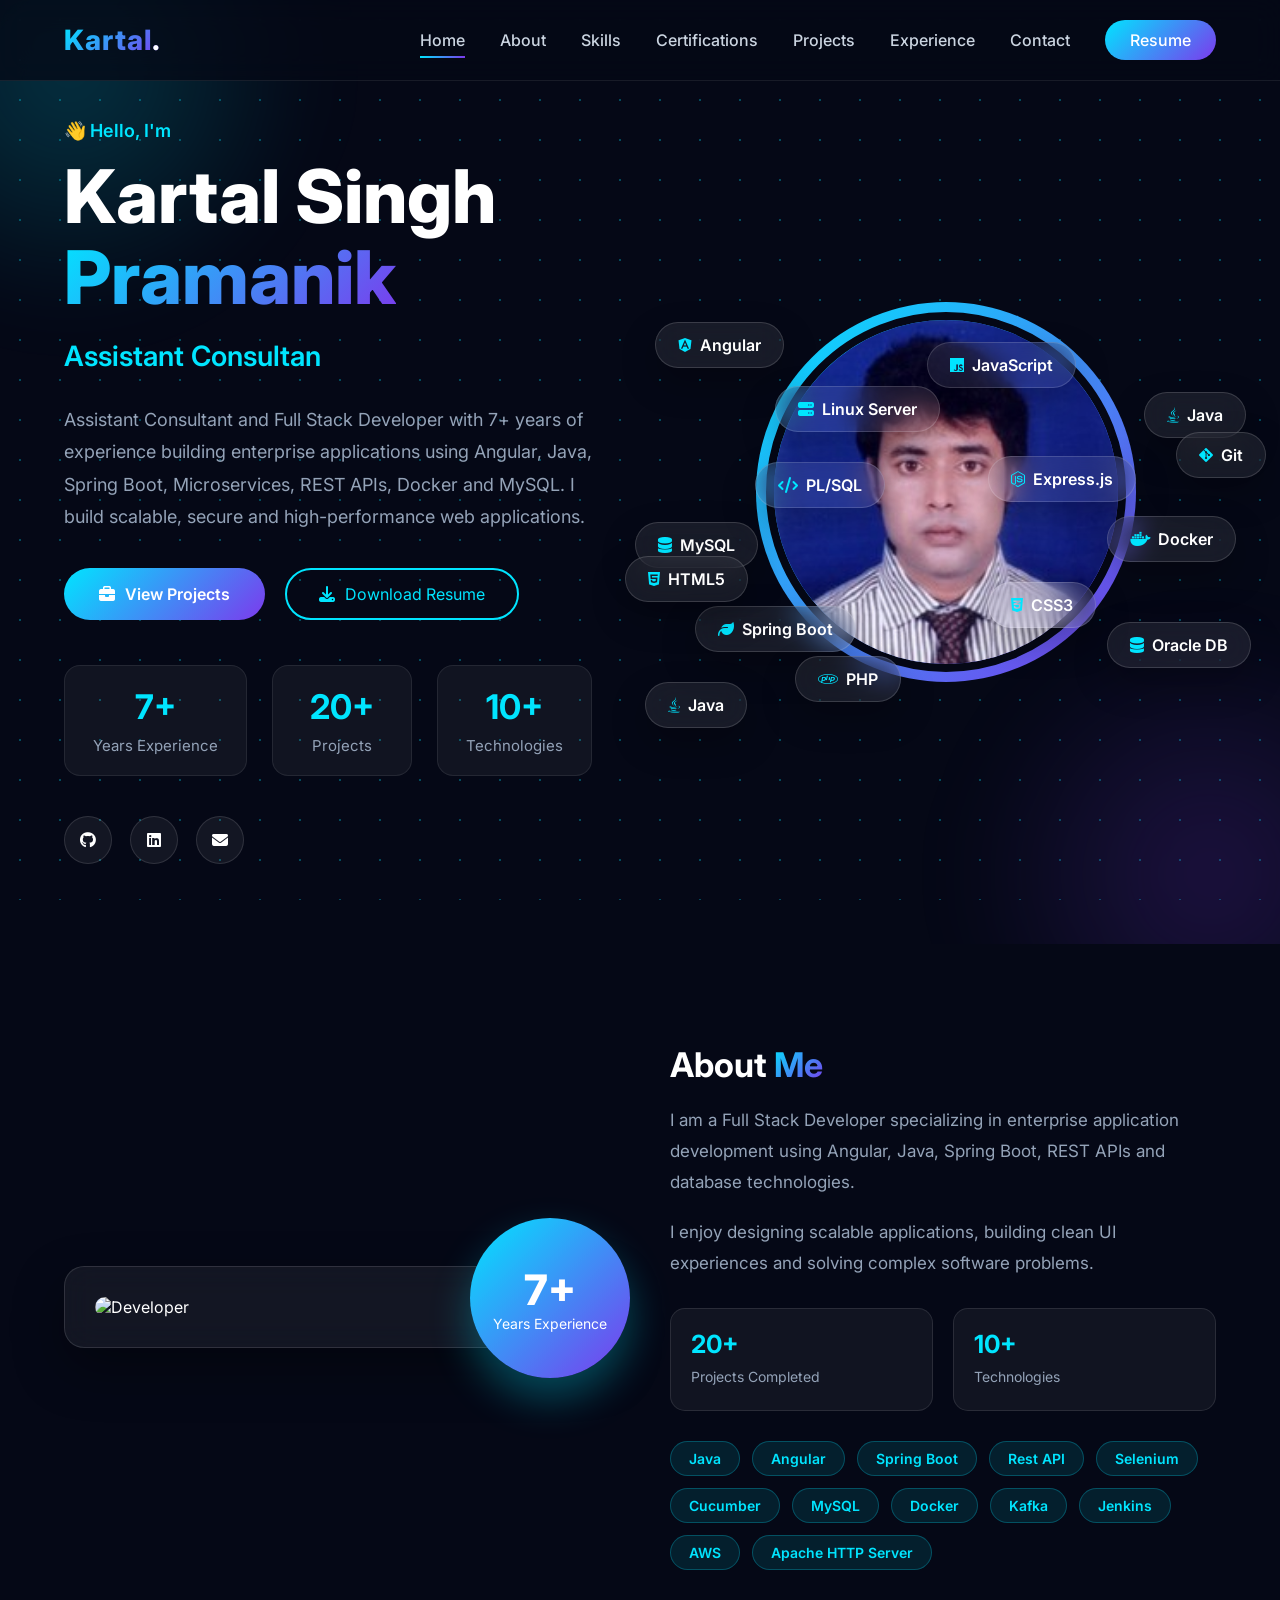
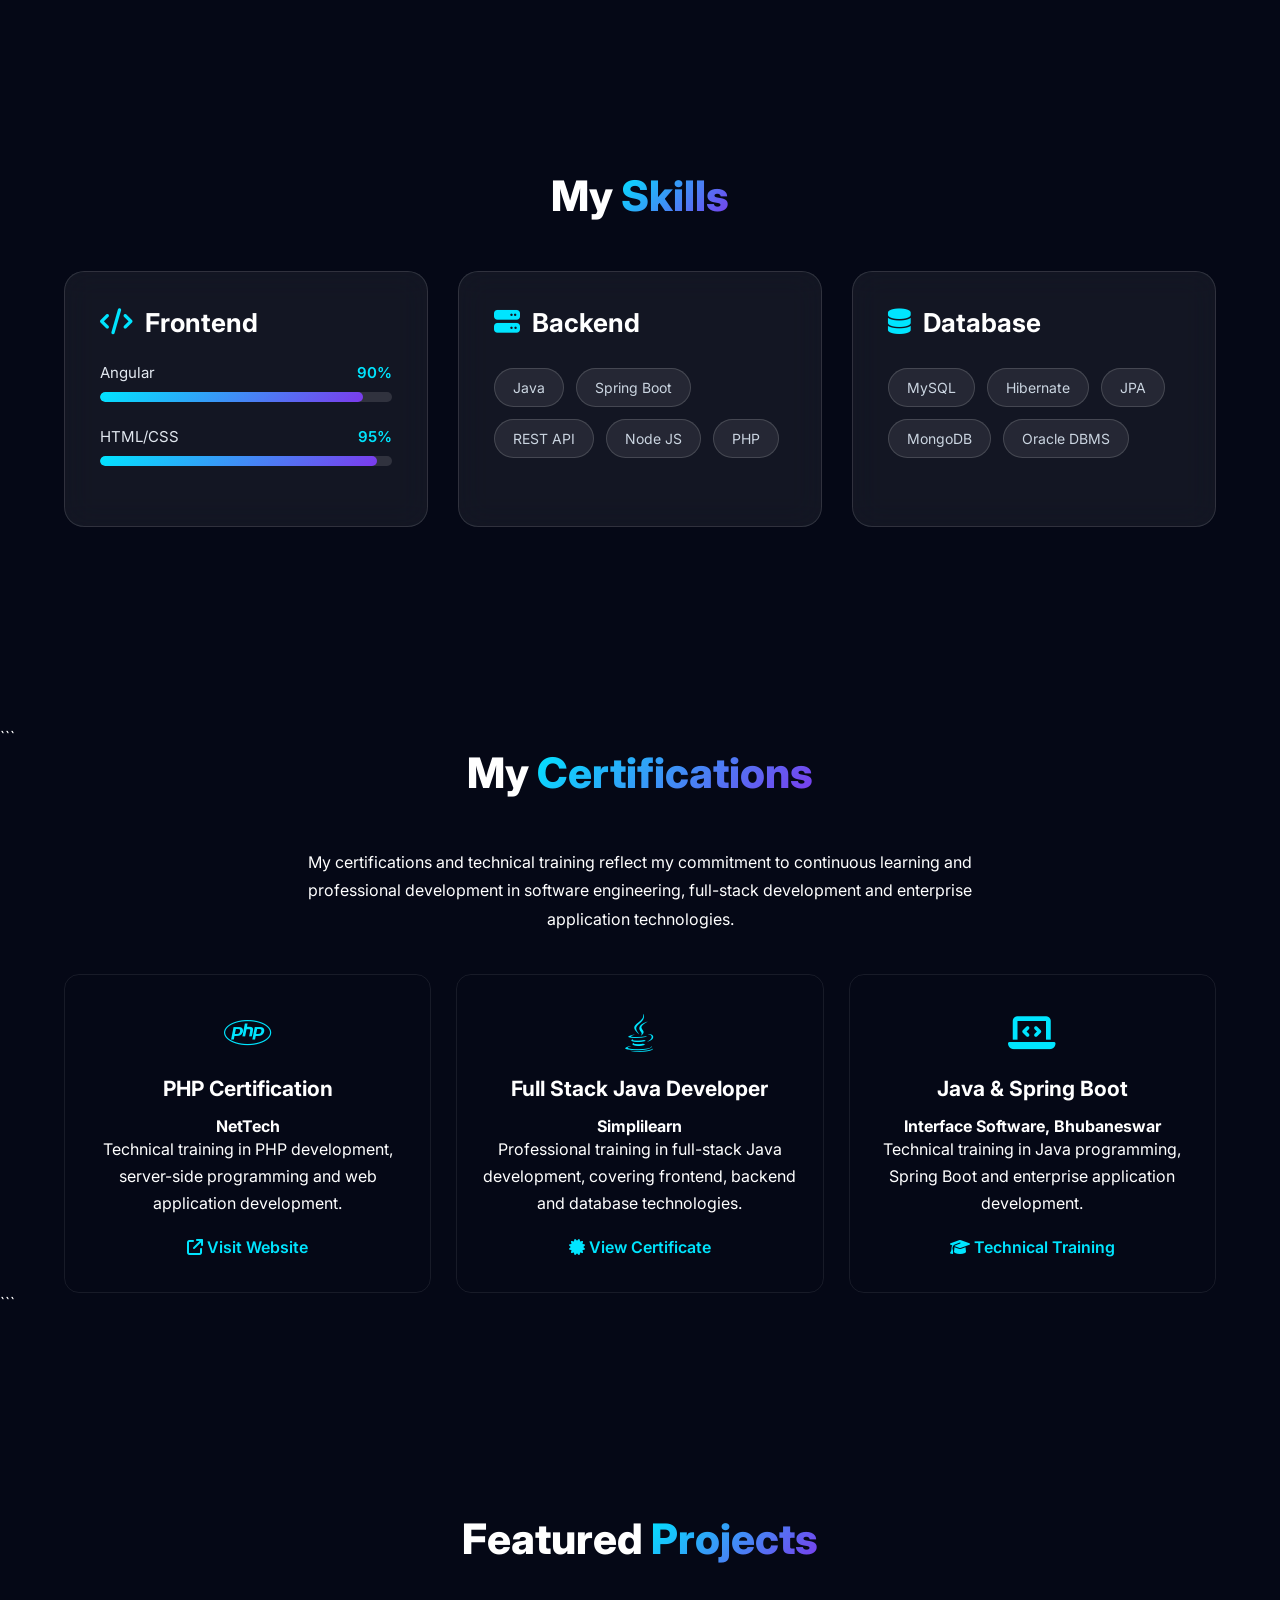
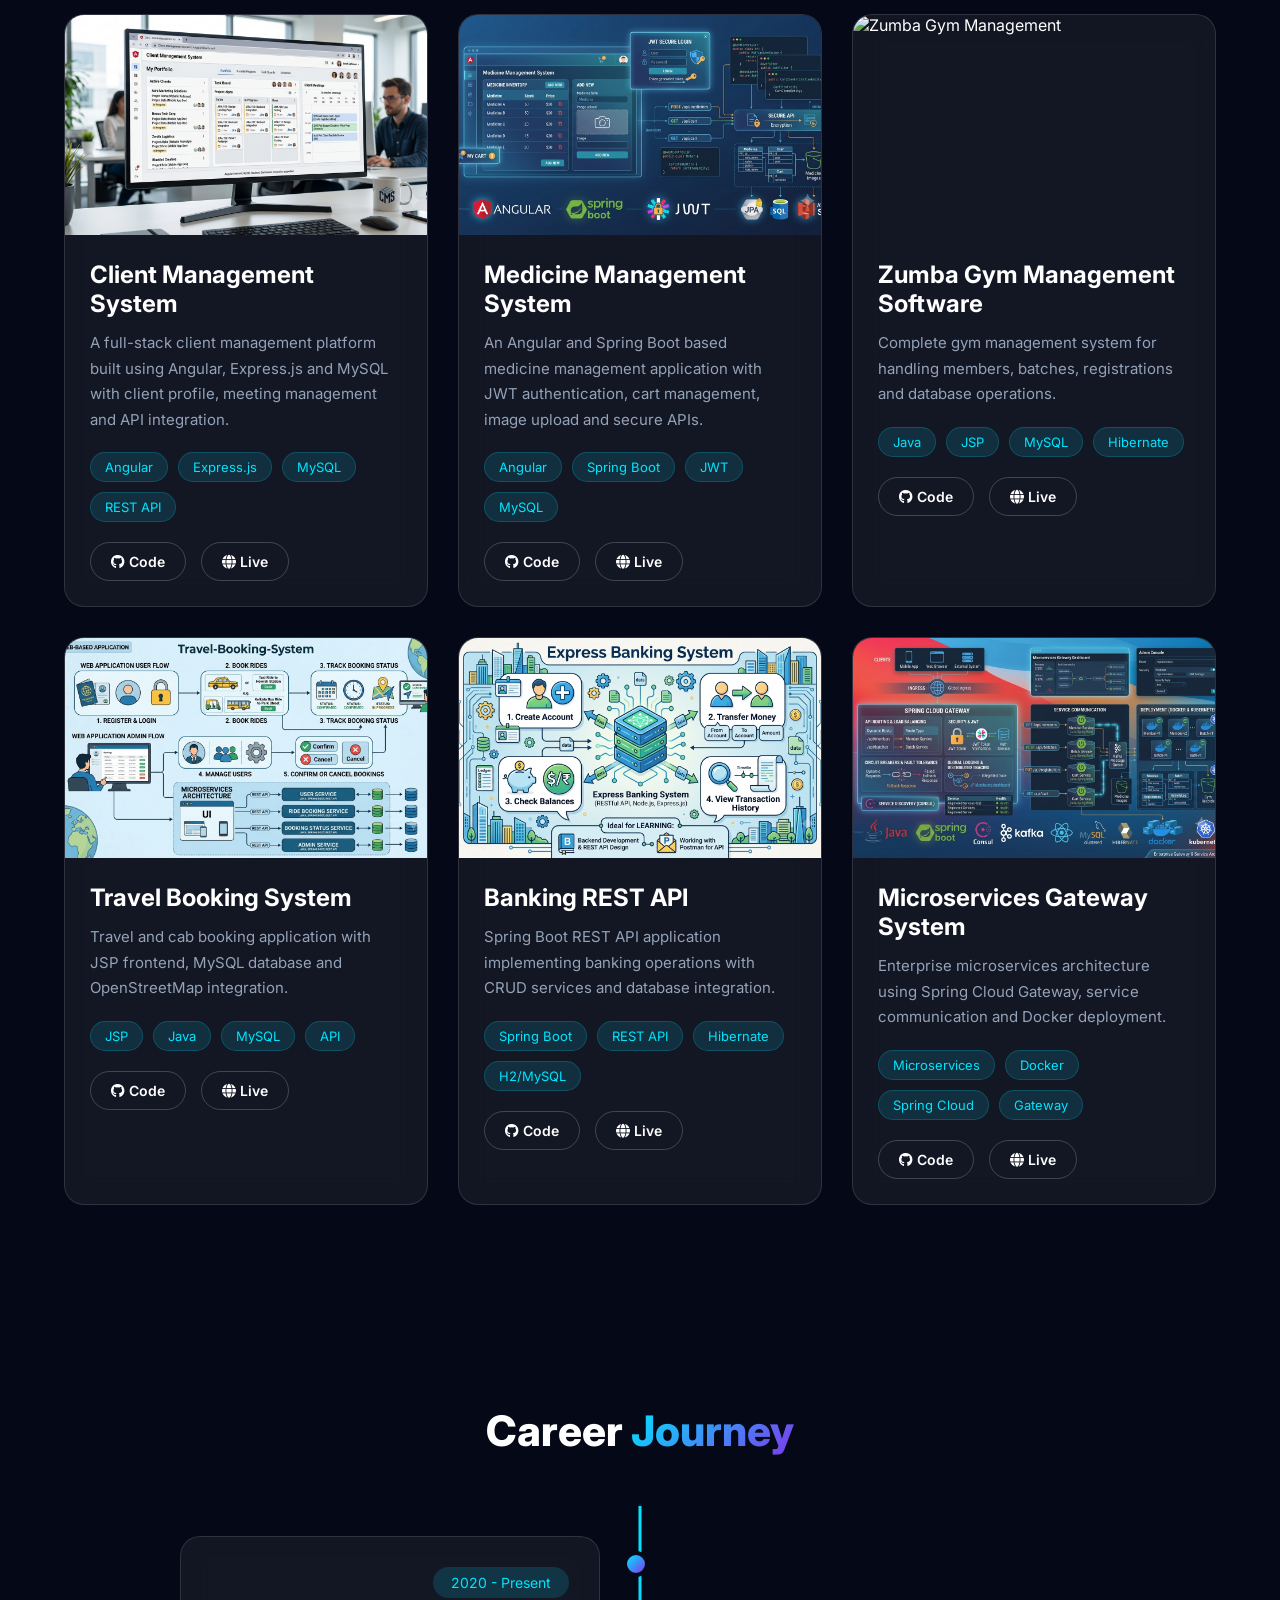
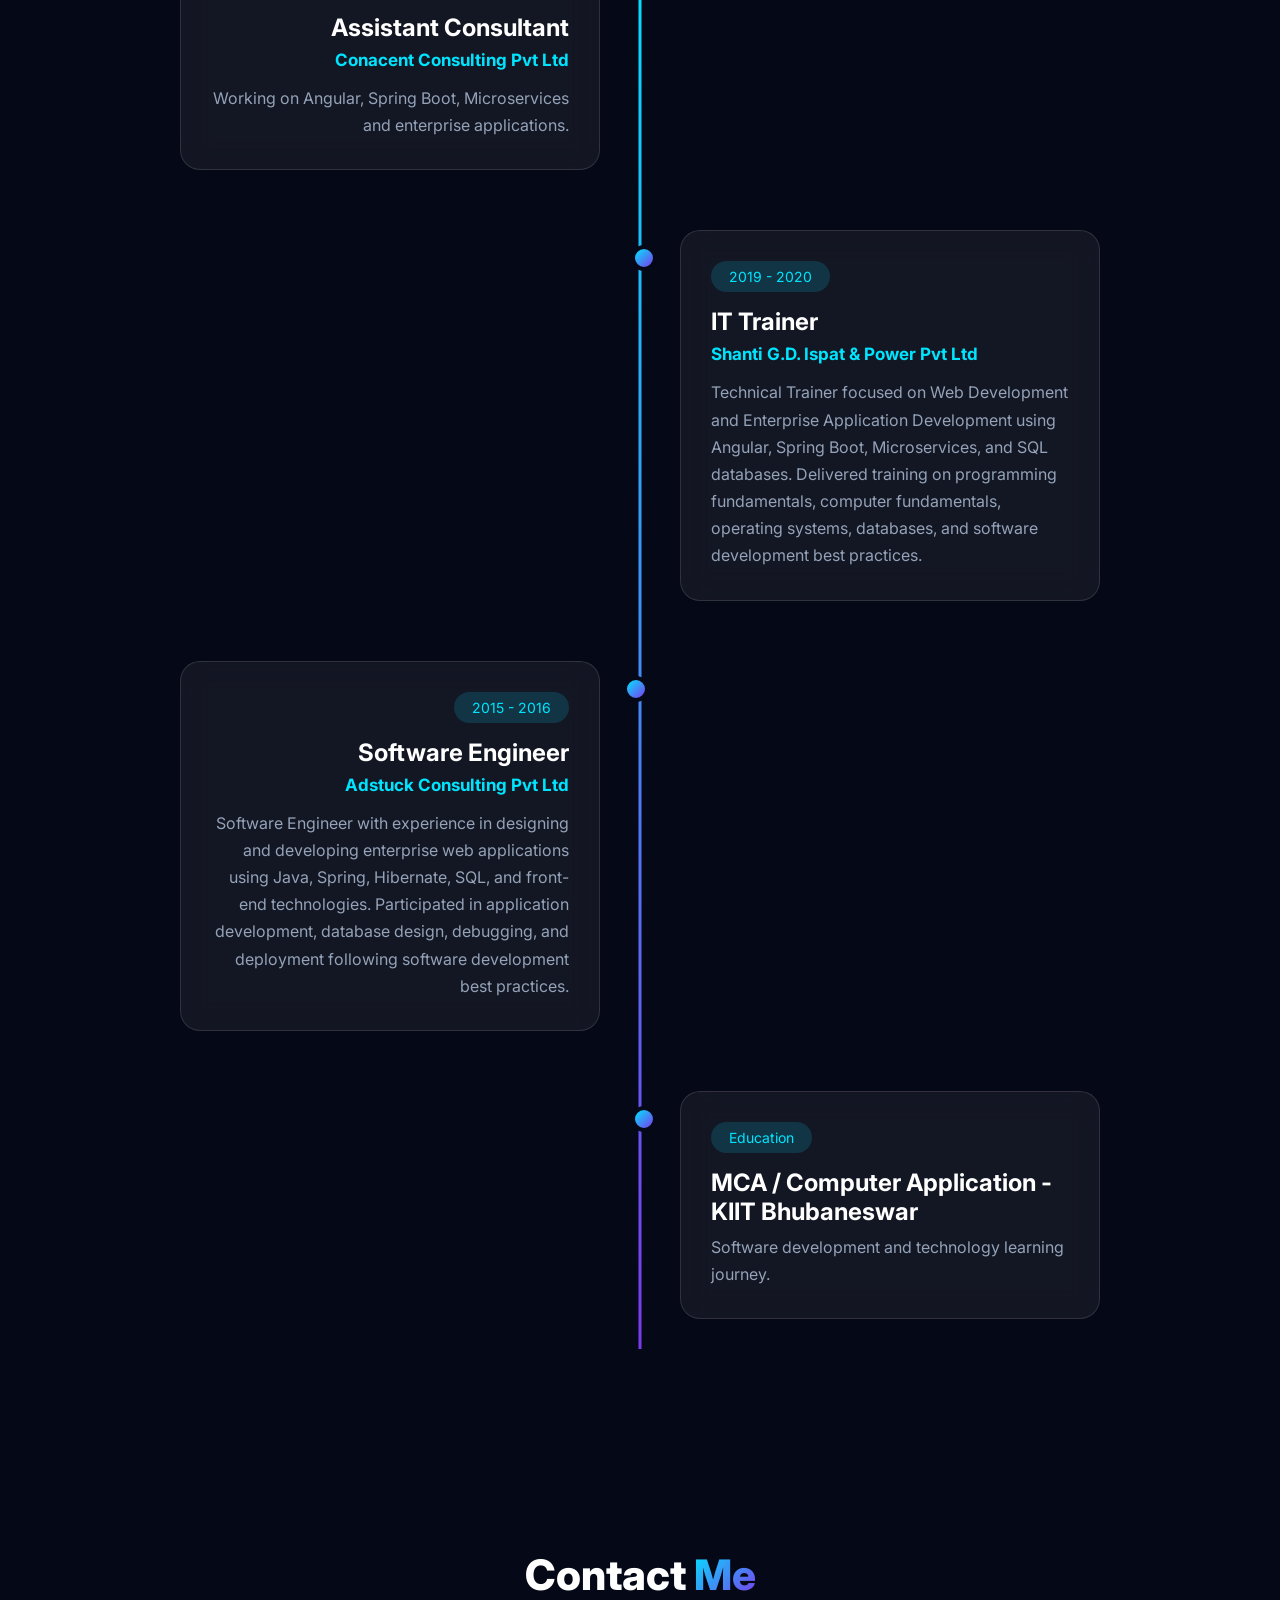
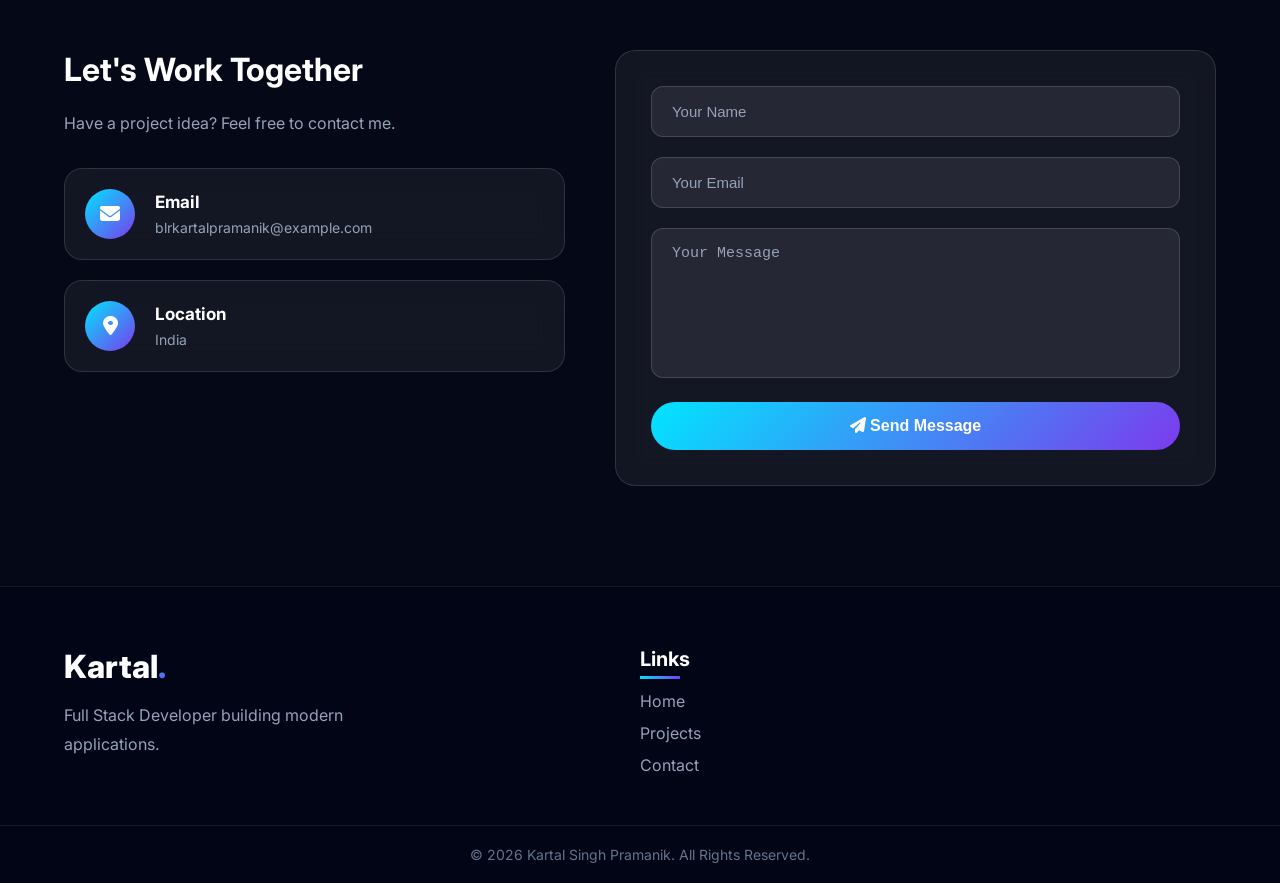
==== commit 2b07c34d: "Replace project-3 image with project-6" ====
--- a/index.html
+++ b/index.html
@@ -1325,7 +1325,7 @@
 
 <div class="project-image">
 
-<img src="assets/images/project-3.jpg"
+<img src="assets/images/project-6.png"
 alt="Microservices Project">
 
 </div>
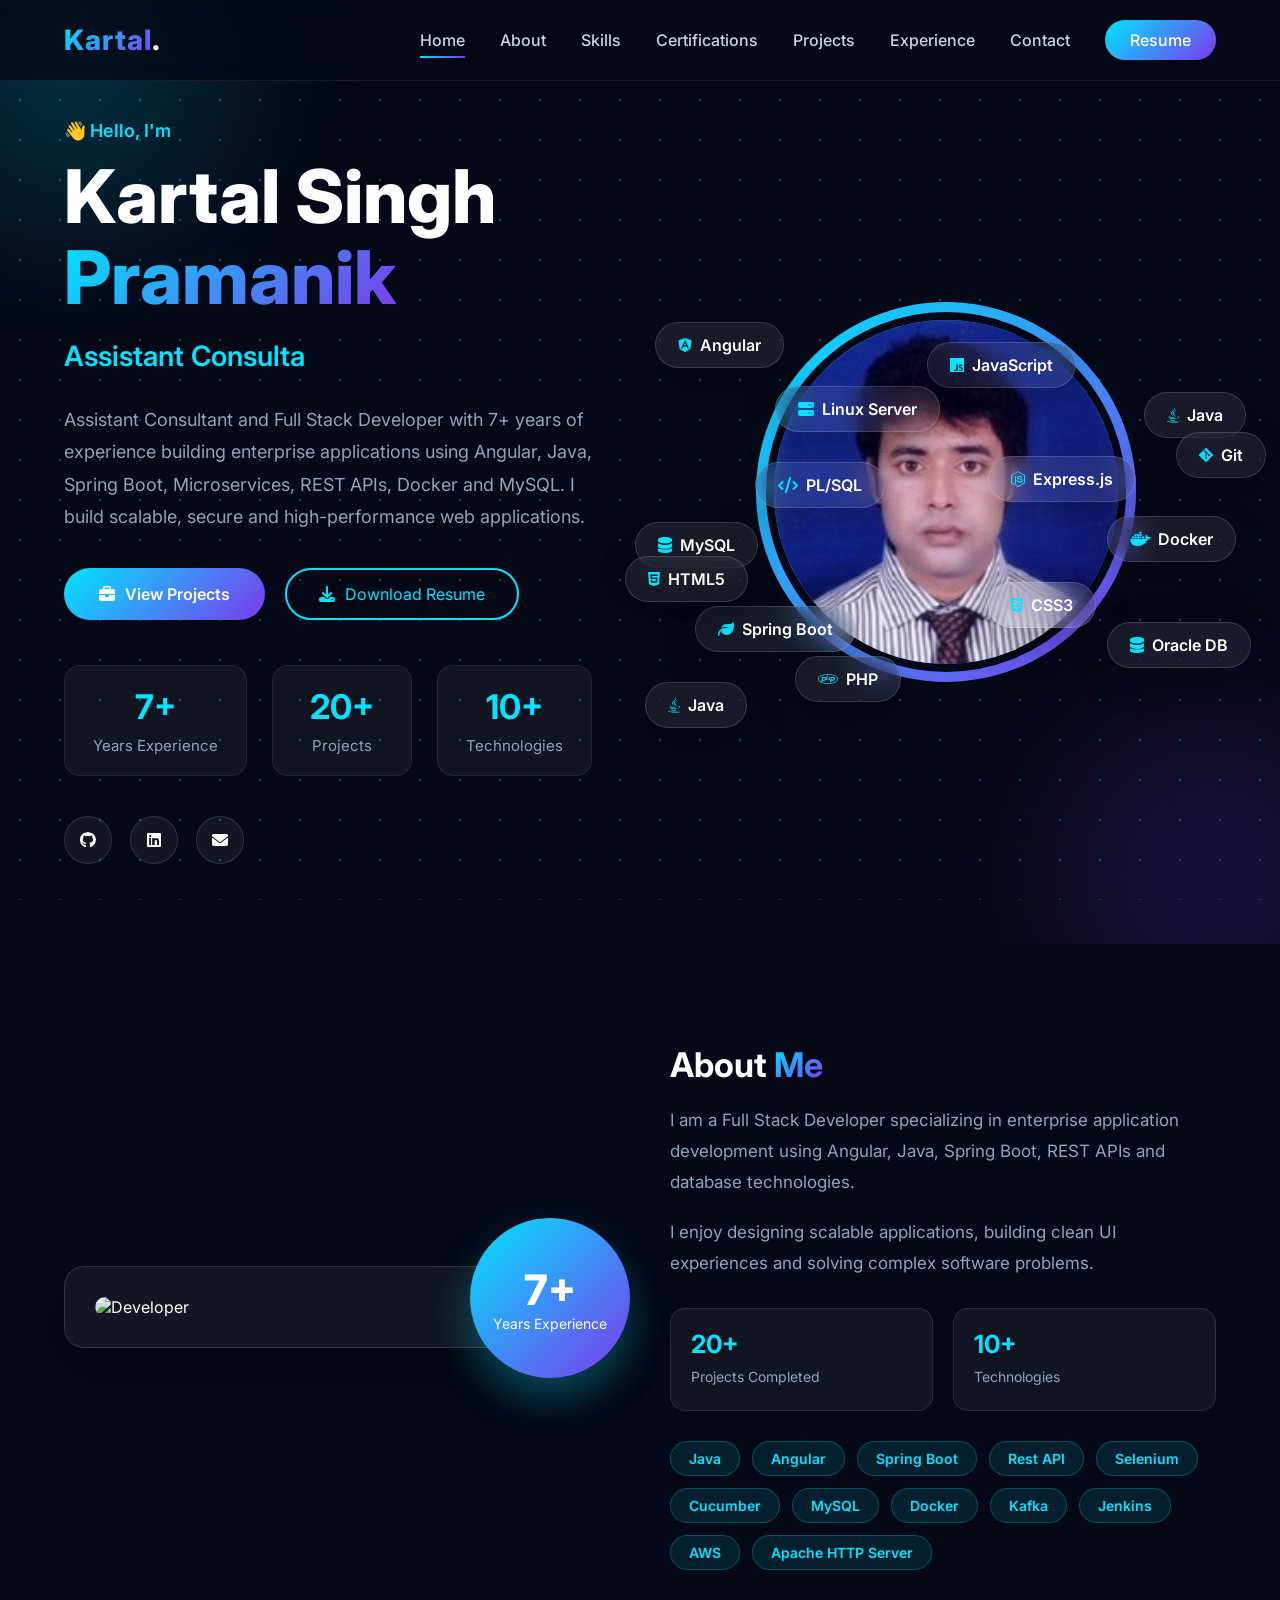
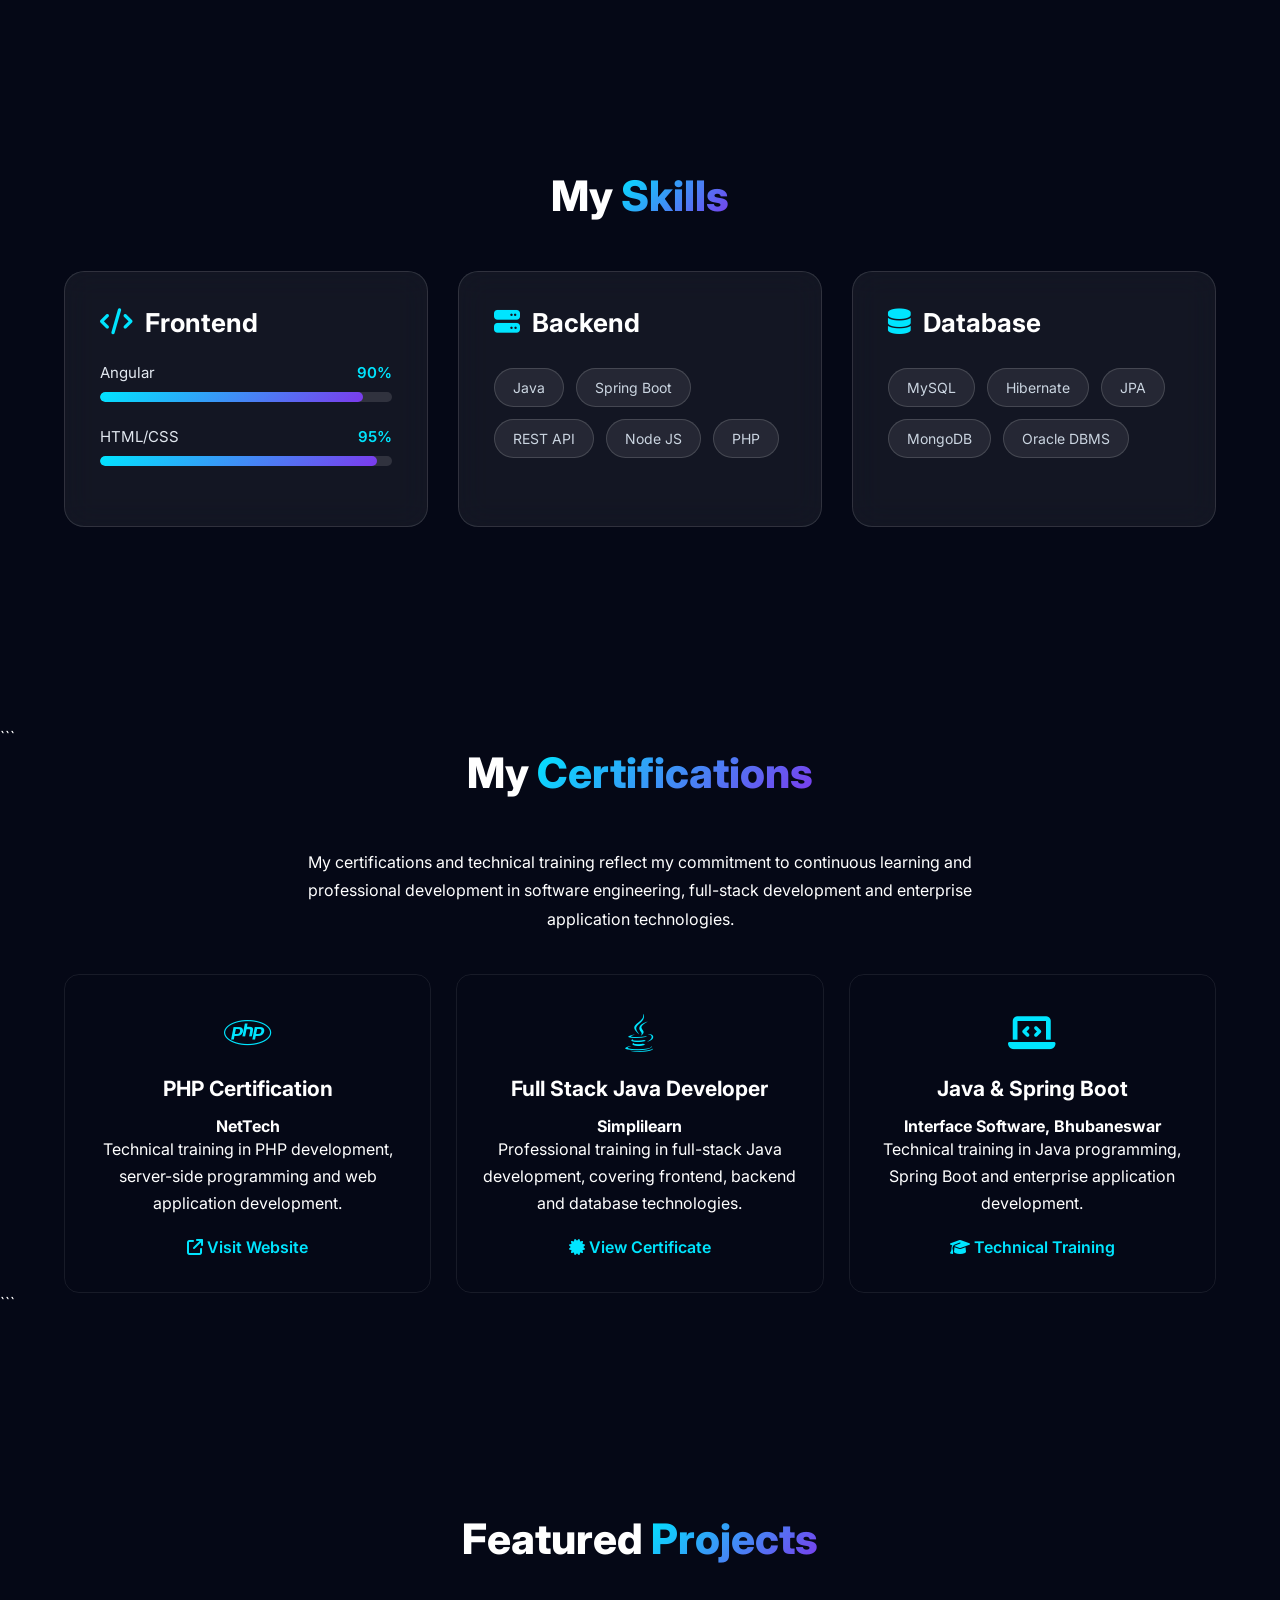
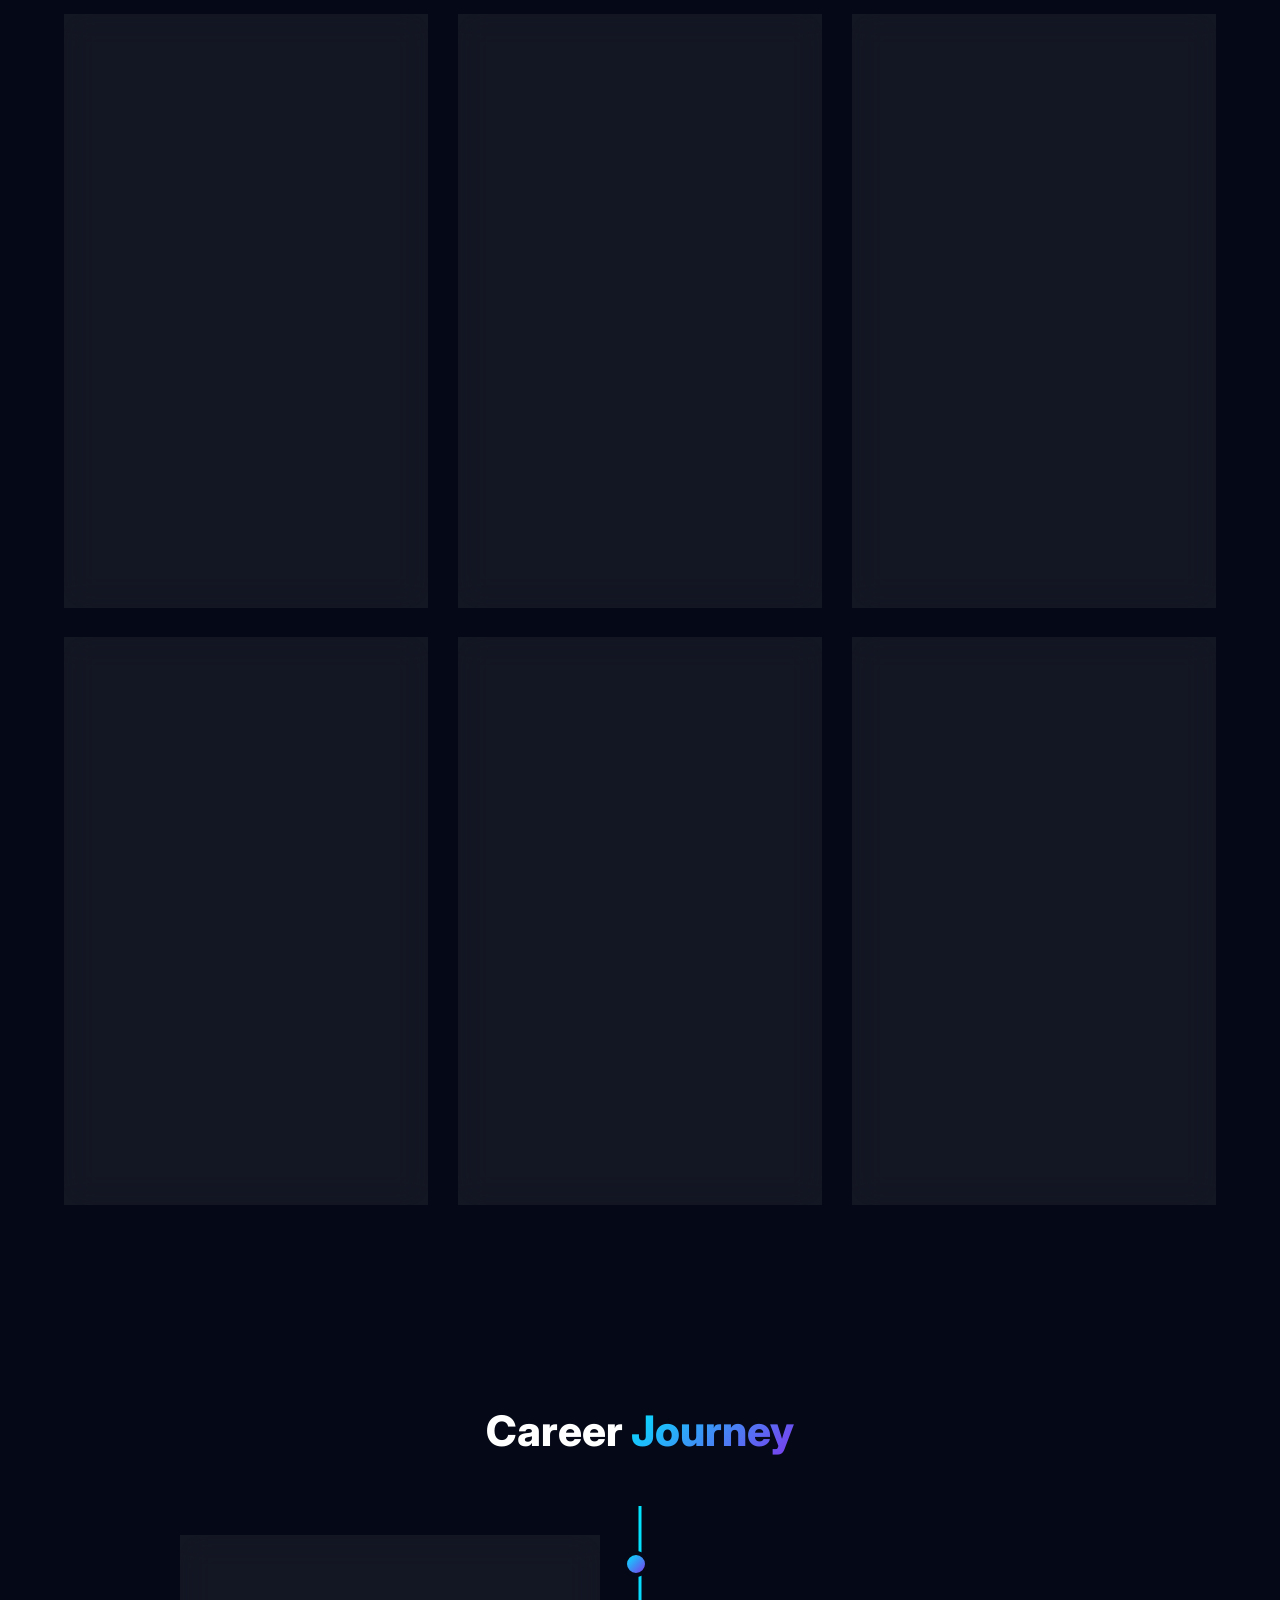
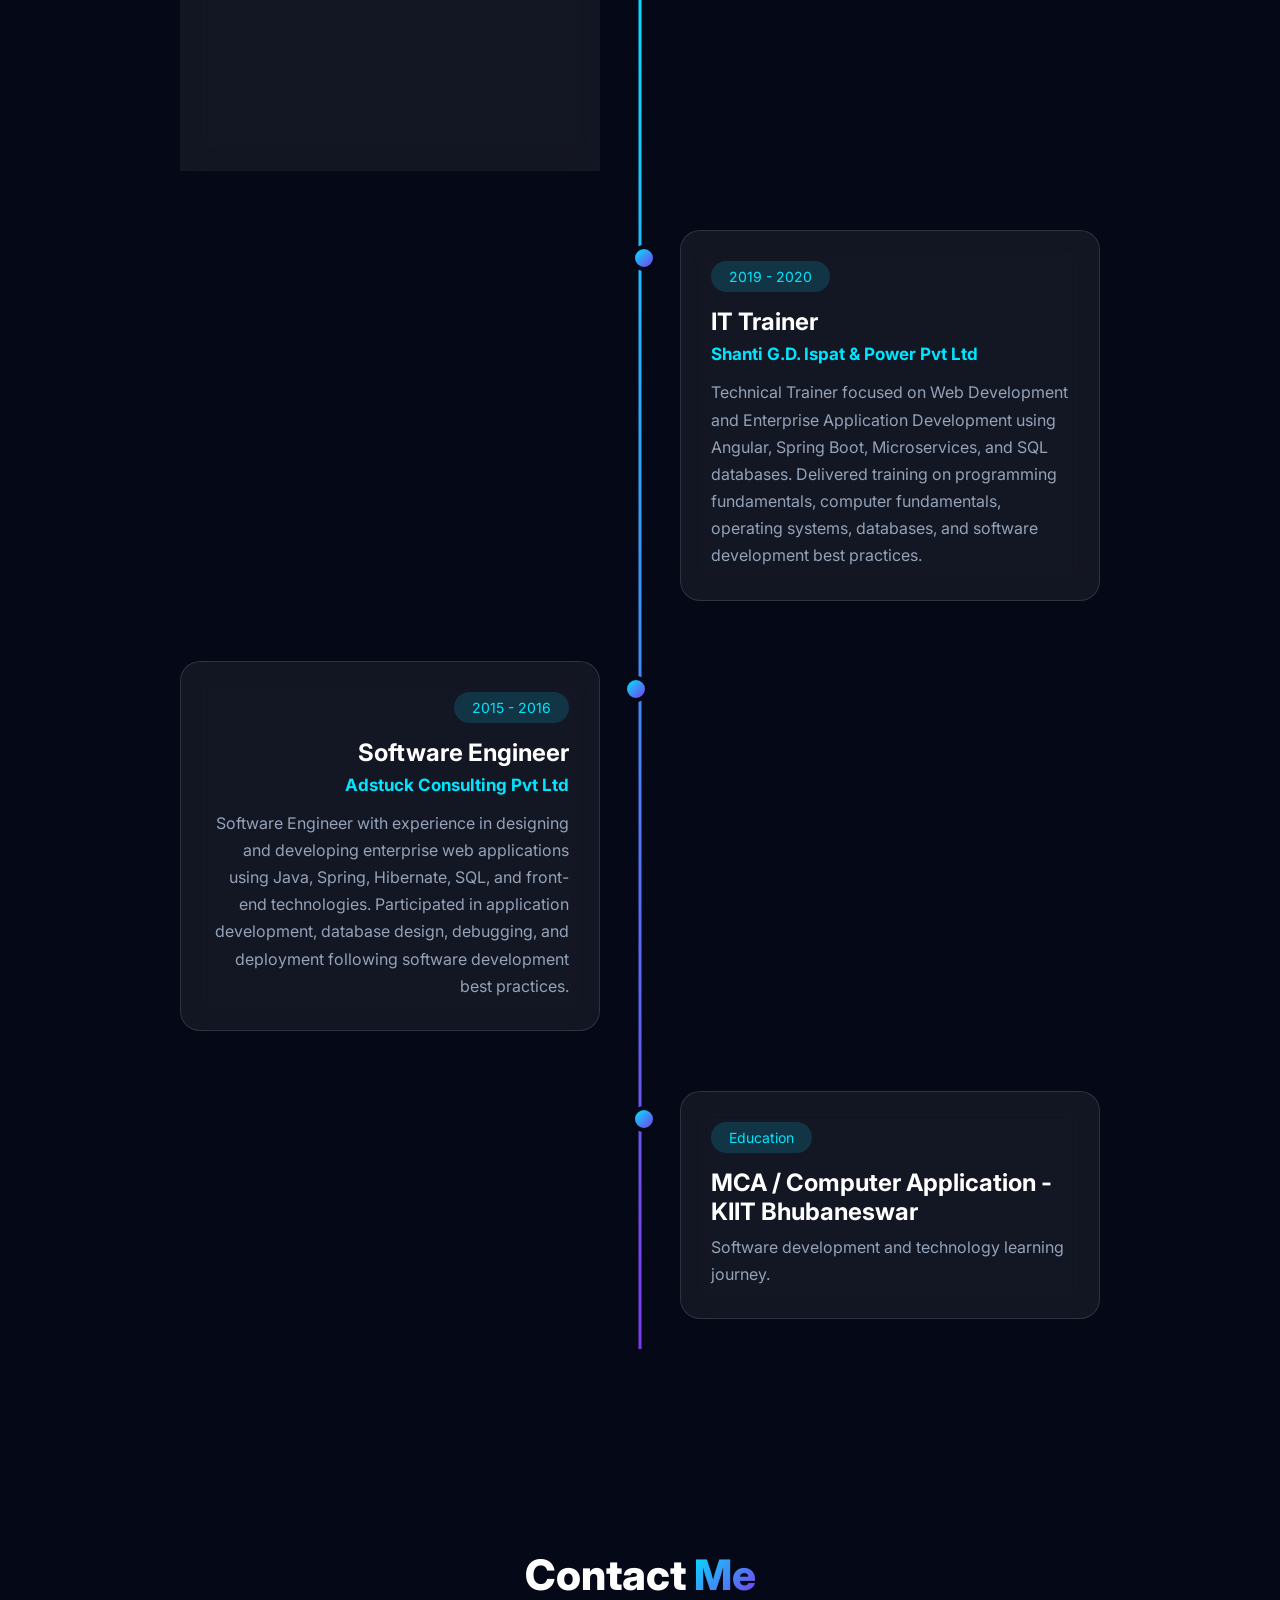
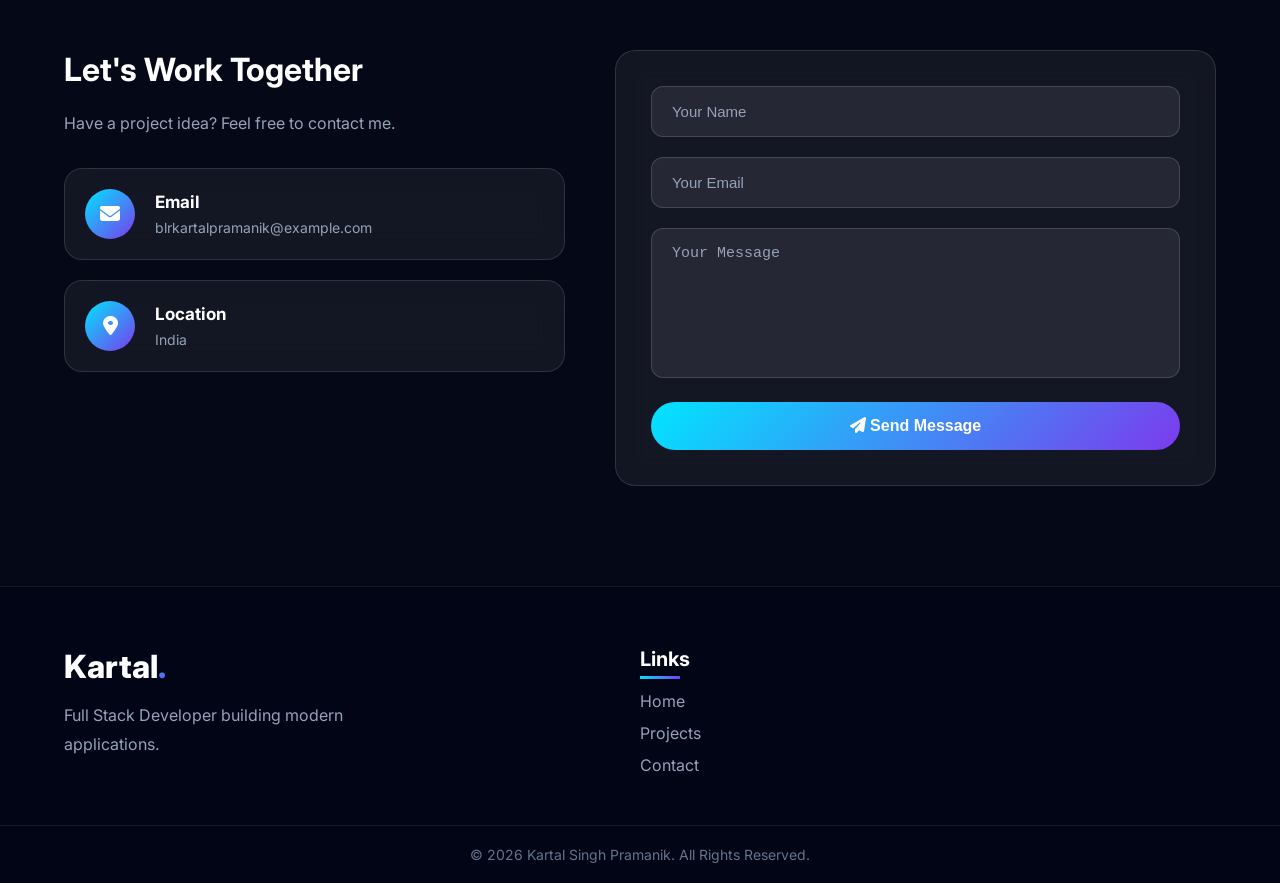
==== commit 9b87e9a0: "Change project image format from JPG to PNG" ====
--- a/index.html
+++ b/index.html
@@ -1028,7 +1028,7 @@
 
 <div class="project-image">
 
-<img src="assets/images/project-2.jpg"
+<img src="assets/images/project-2.png"
 alt="Zumba Gym Management">
 
 </div>
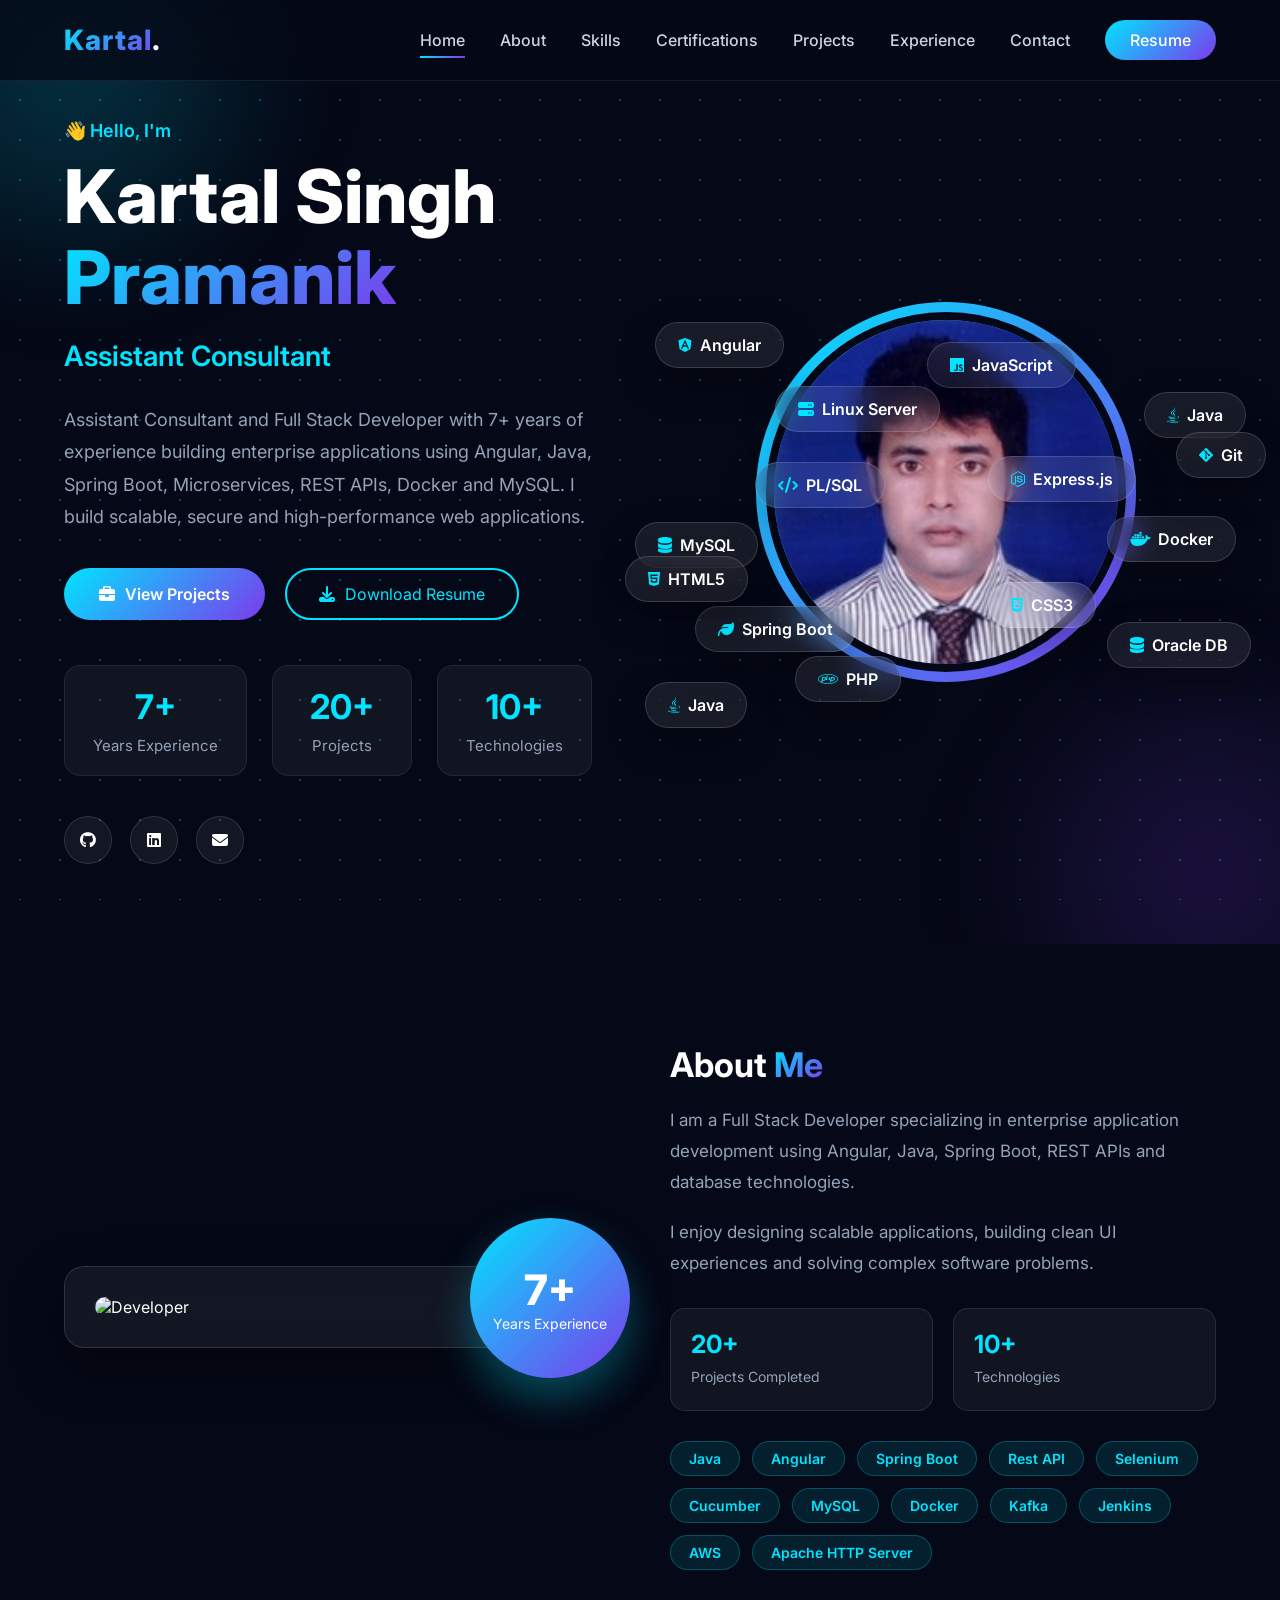
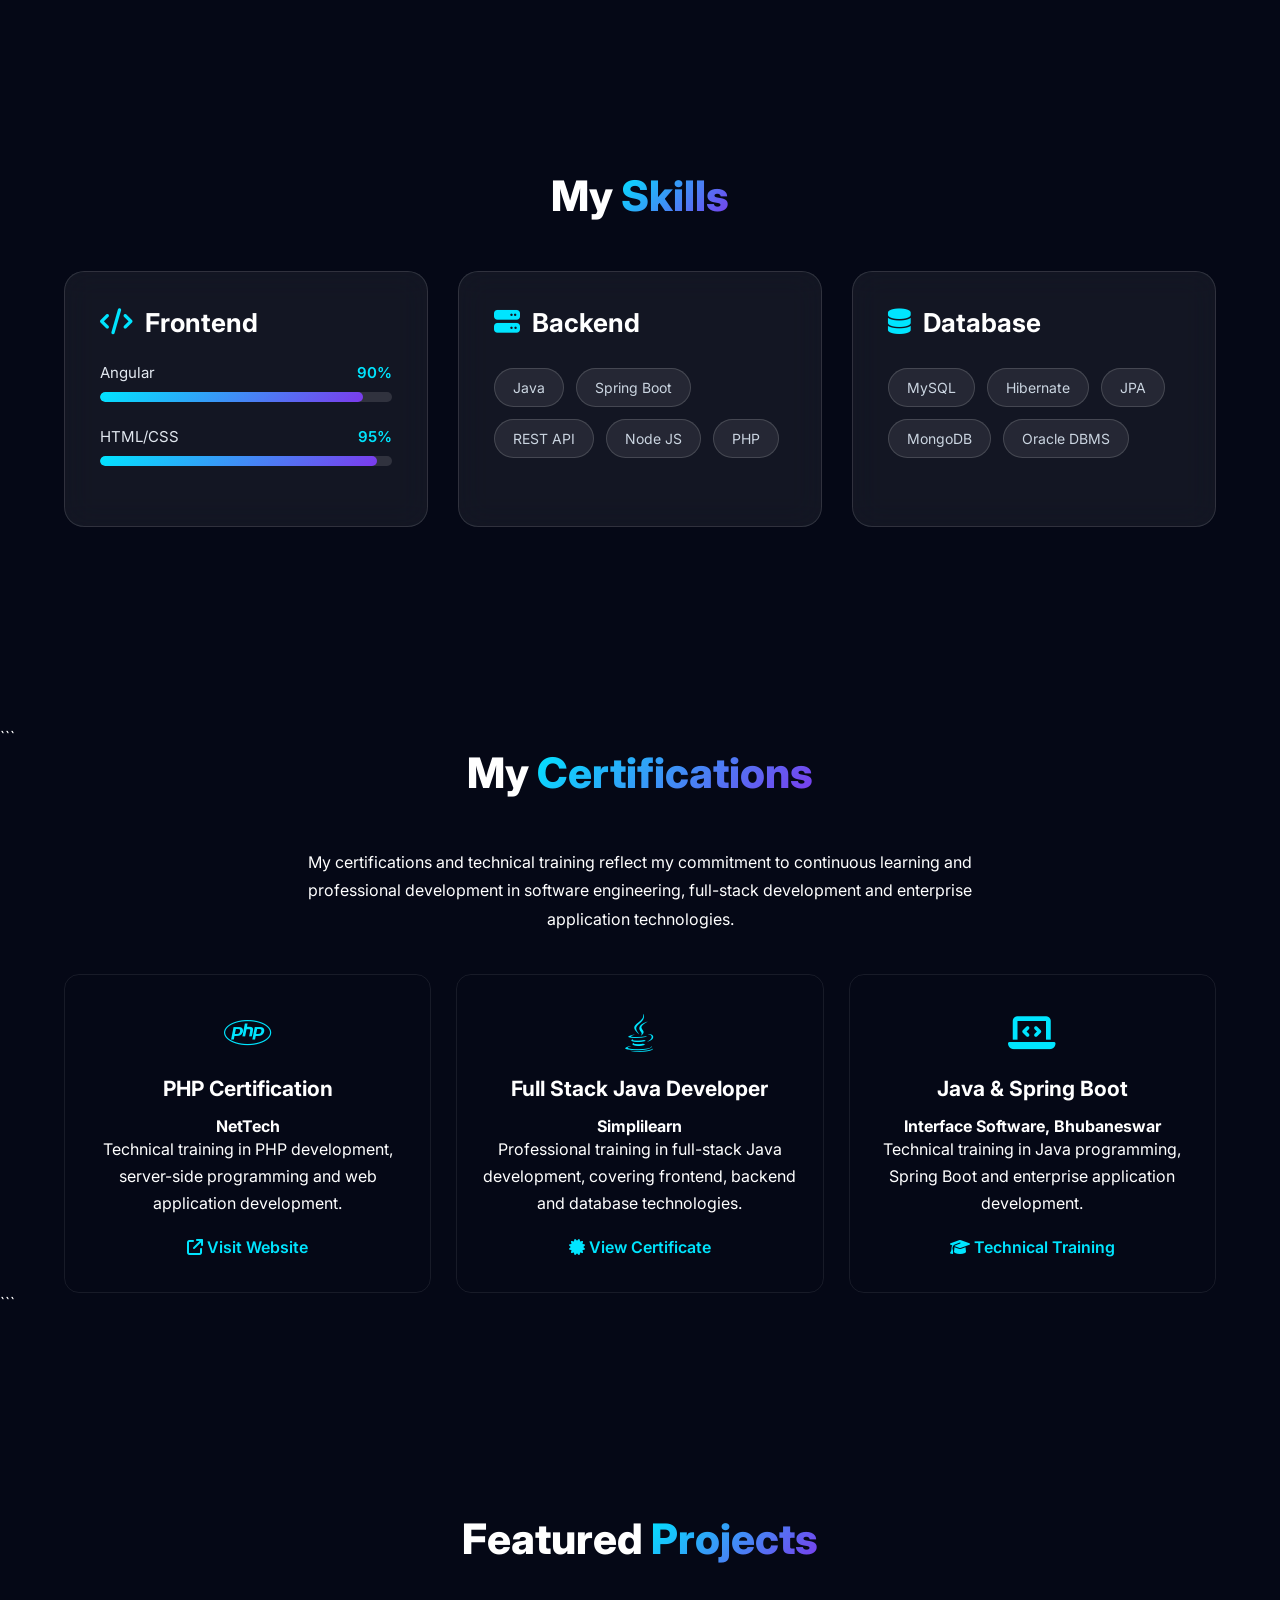
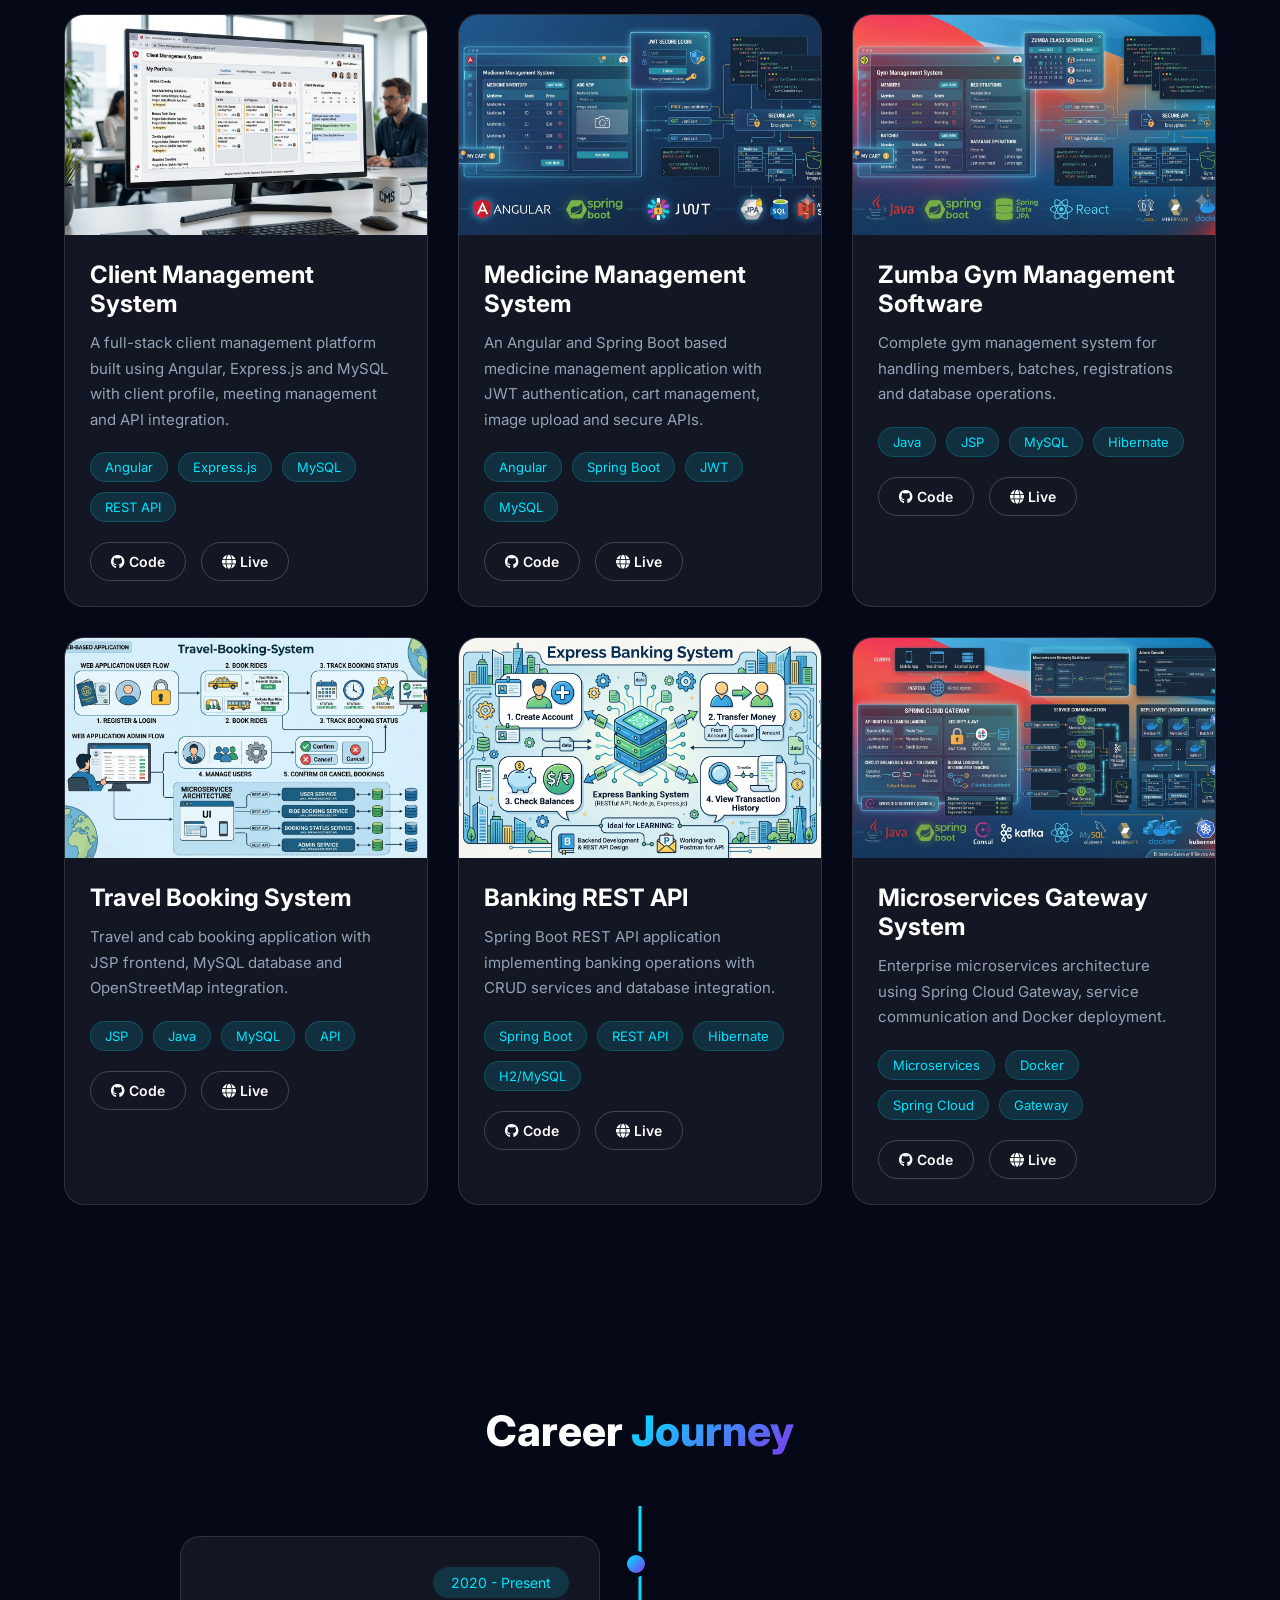
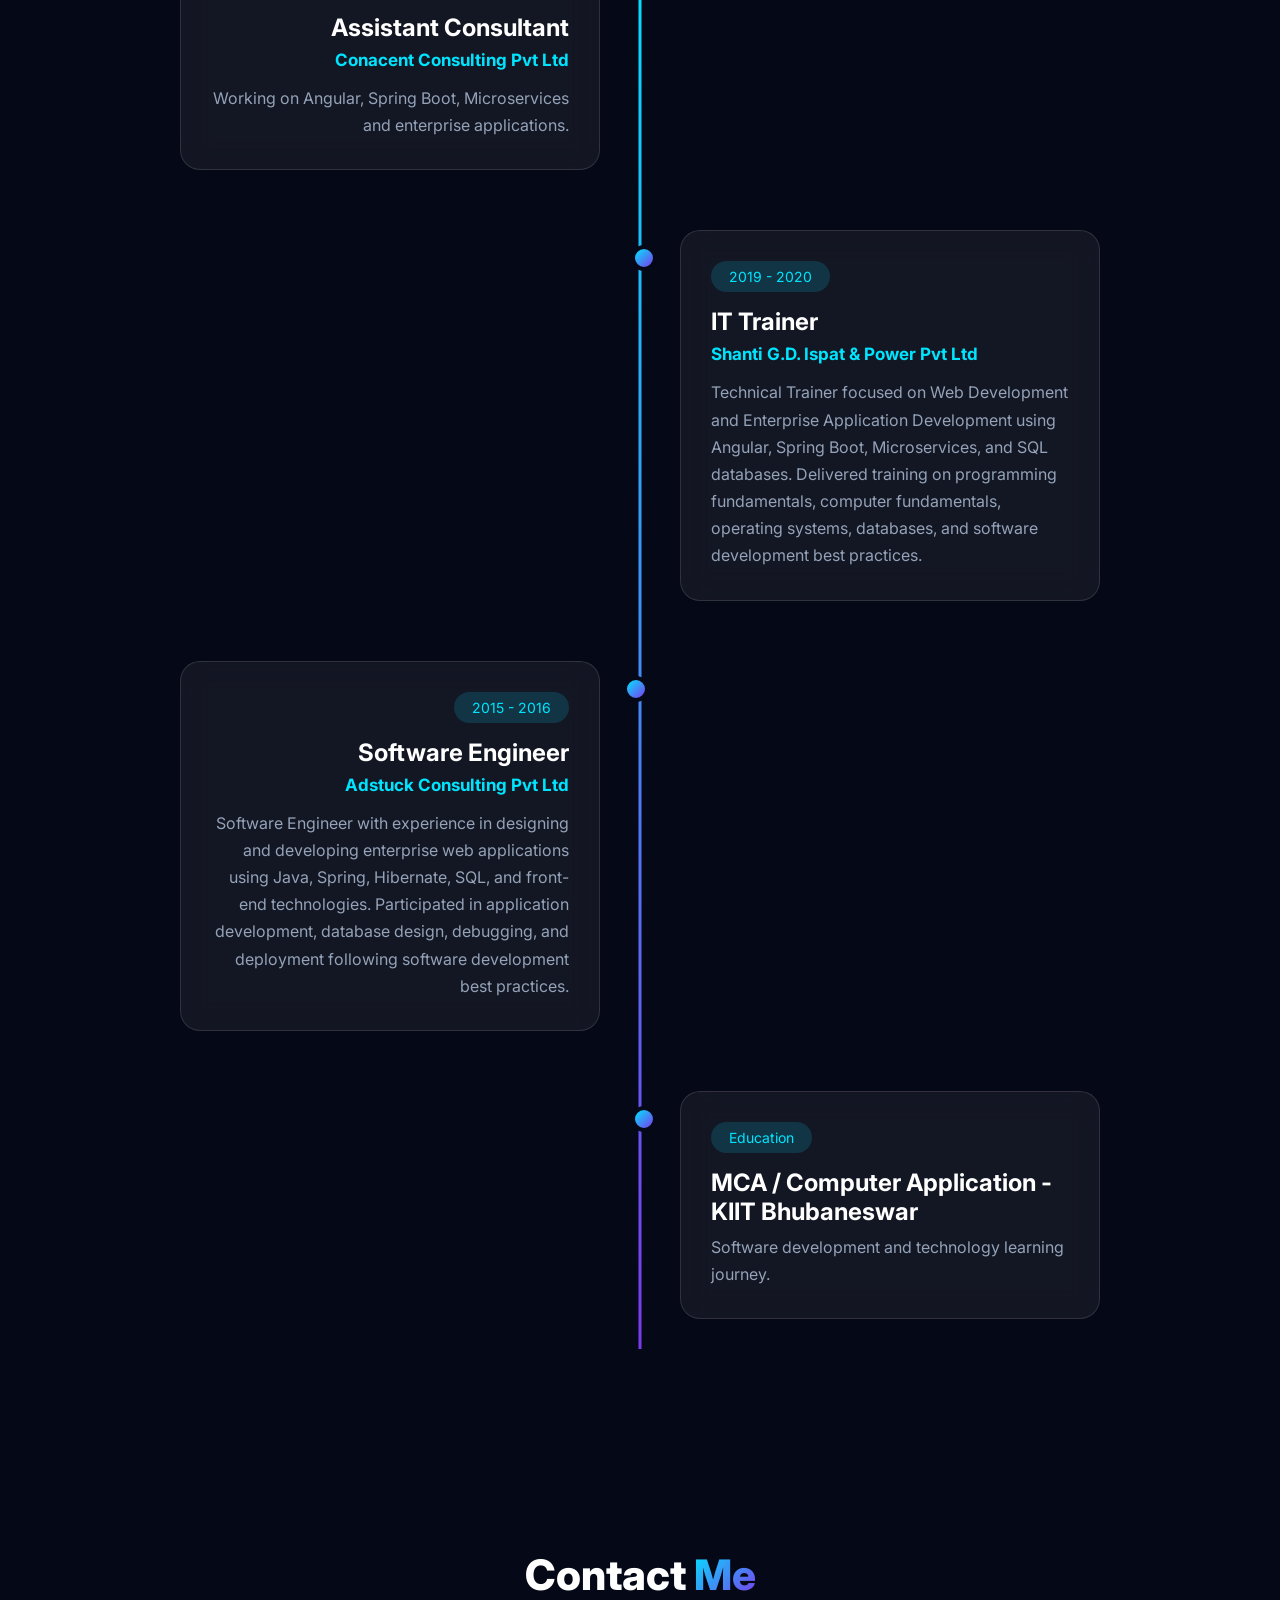
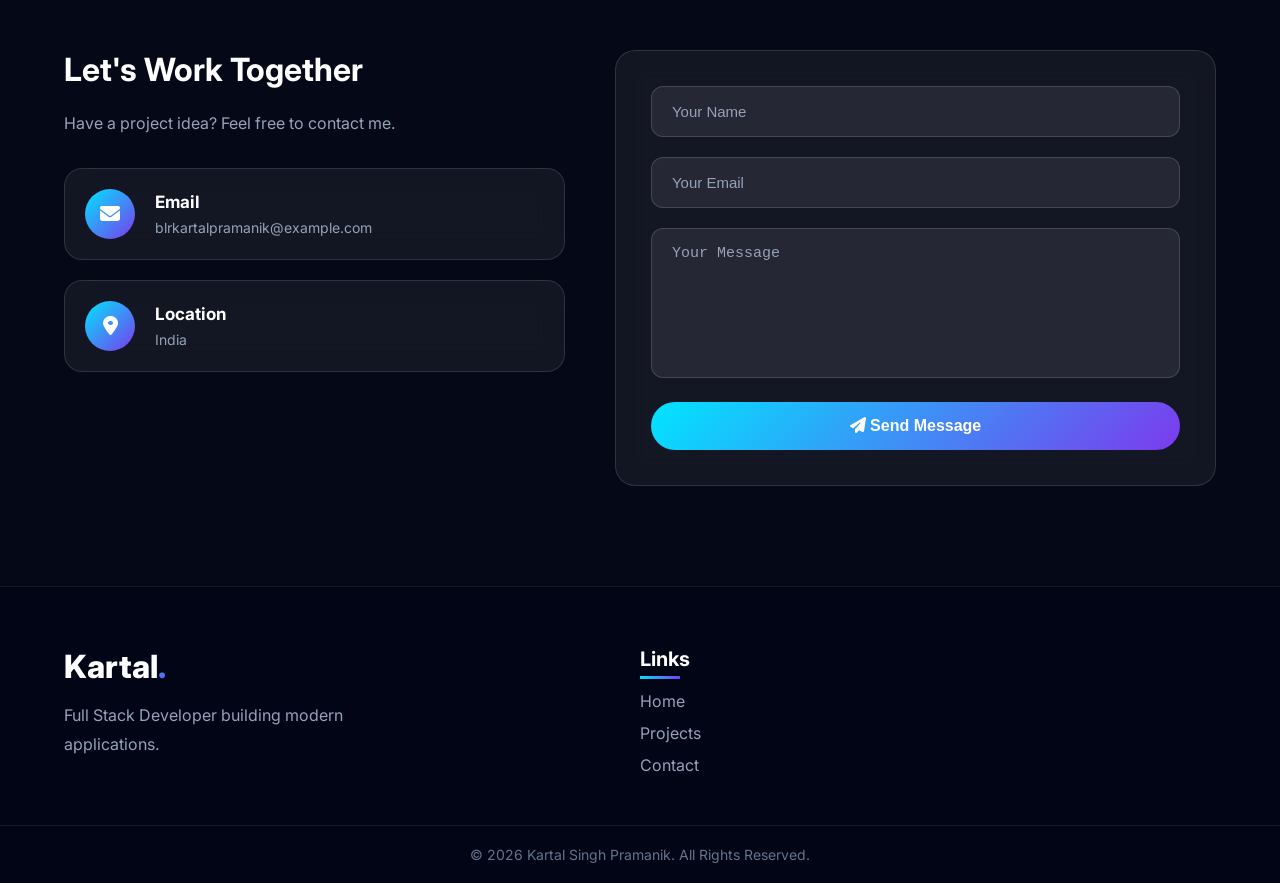
==== commit d23aa5c1: "Update certification link in index.html" ====
--- a/index.html
+++ b/index.html
@@ -784,8 +784,8 @@
             </p>
 
             <span class="certification-link">
-                <i class="fa-solid fa-graduation-cap"></i>
-                Technical Training
+              <a href="https://infaso.in/" target="blank">  <i class="fa-solid fa-graduation-cap"></i>
+                Technical Training</a>
             </span>
 
         </div>
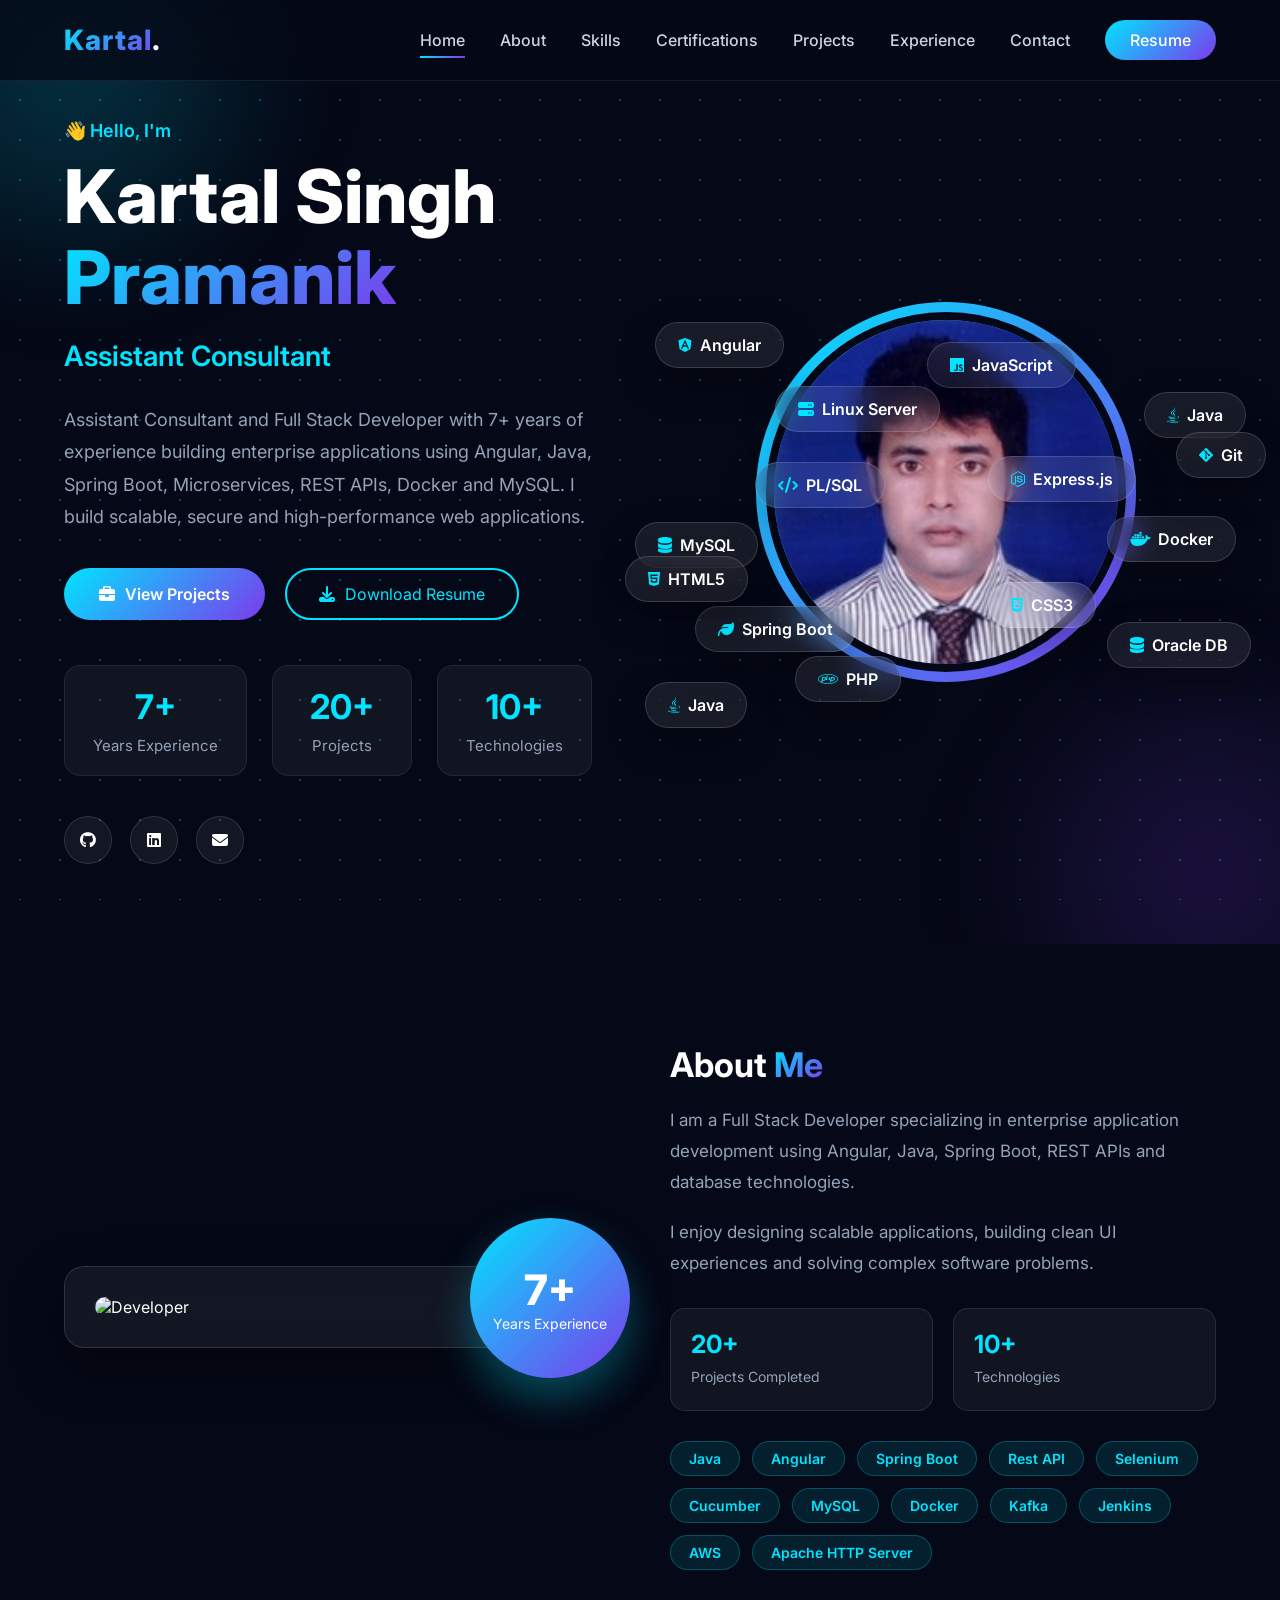
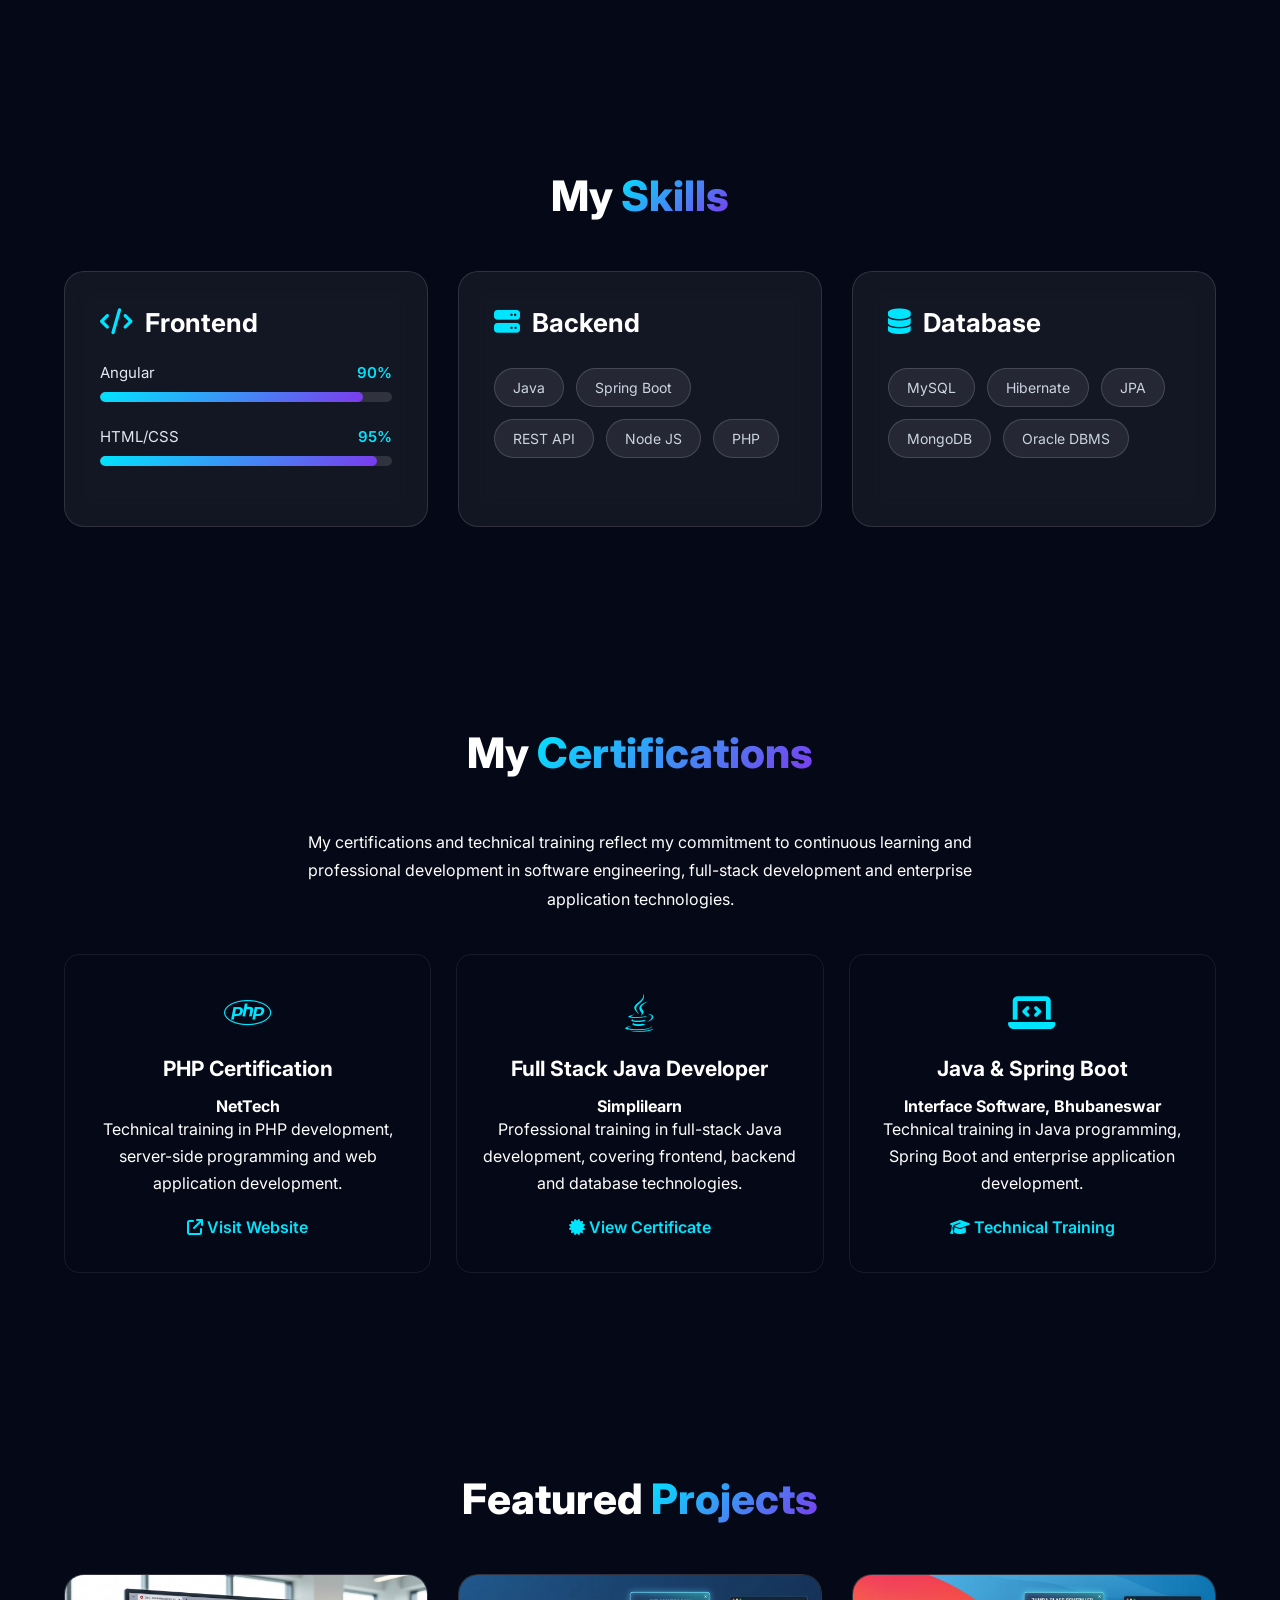
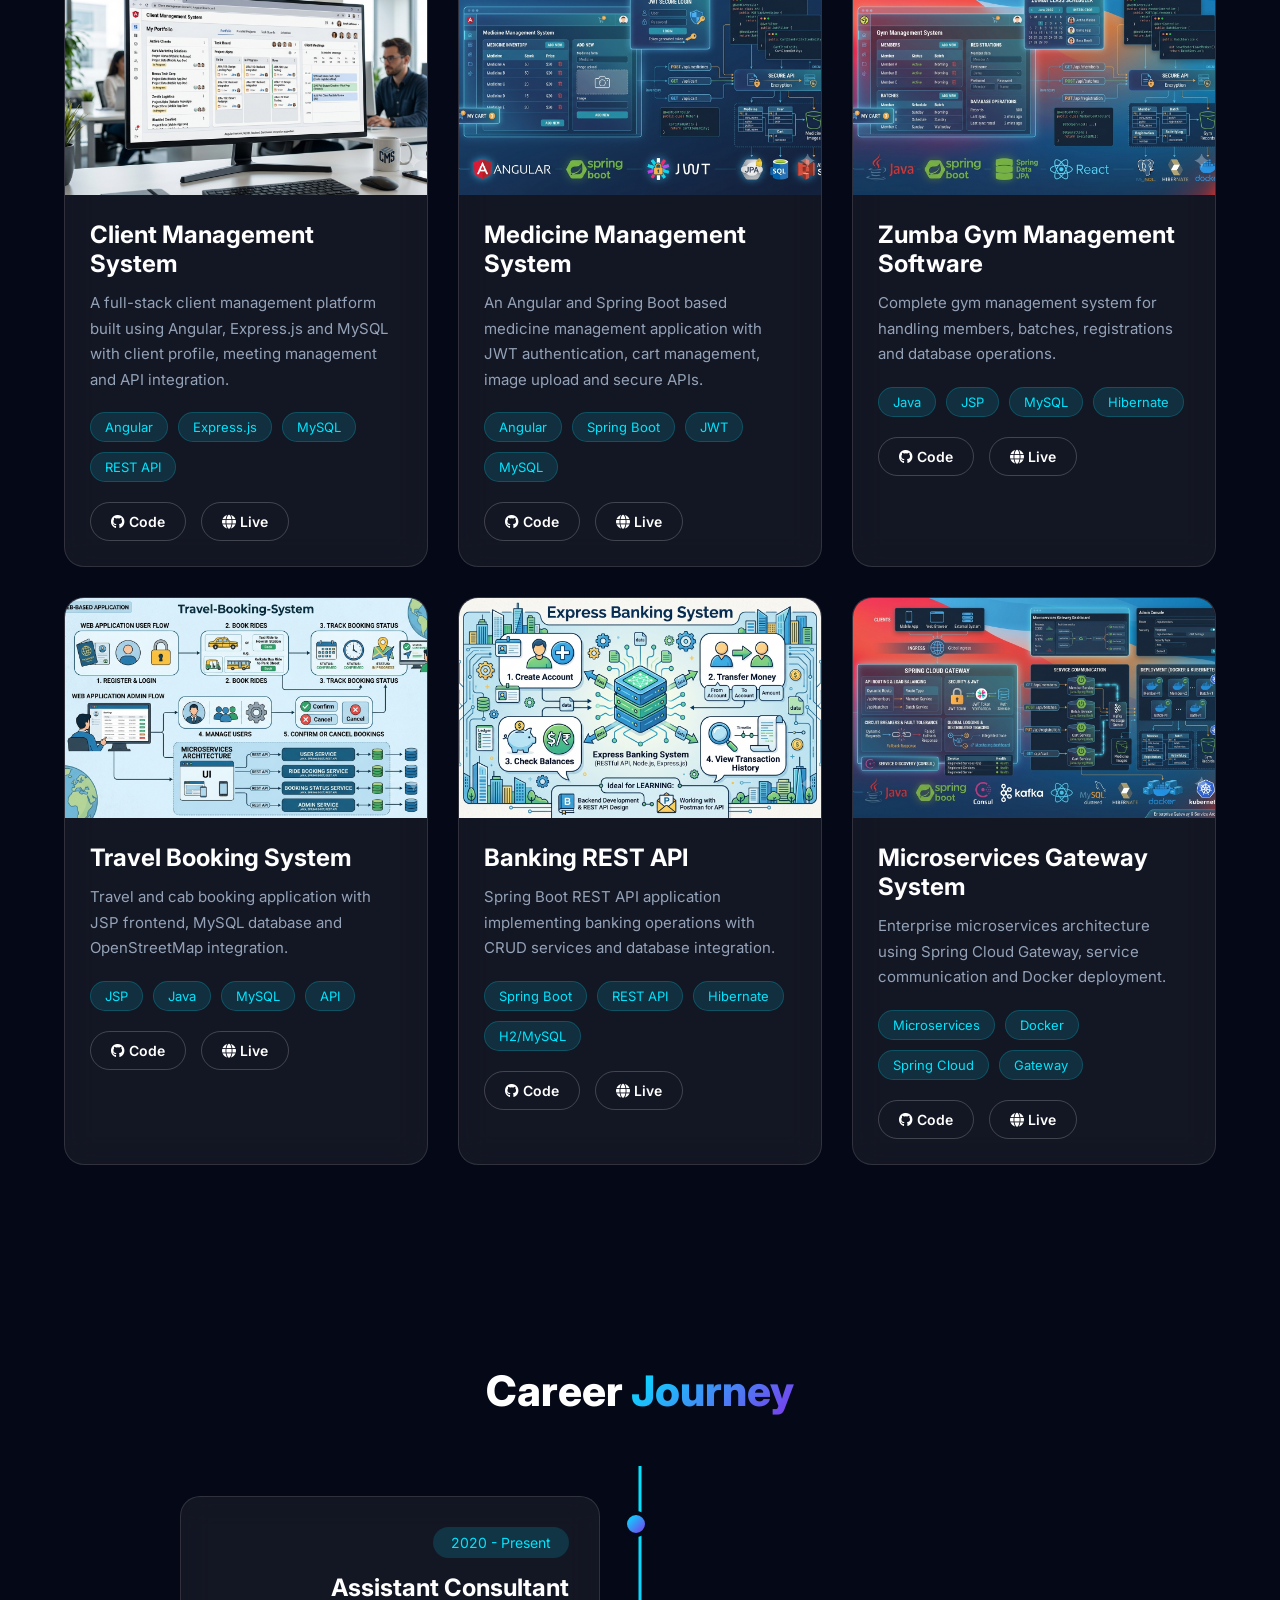
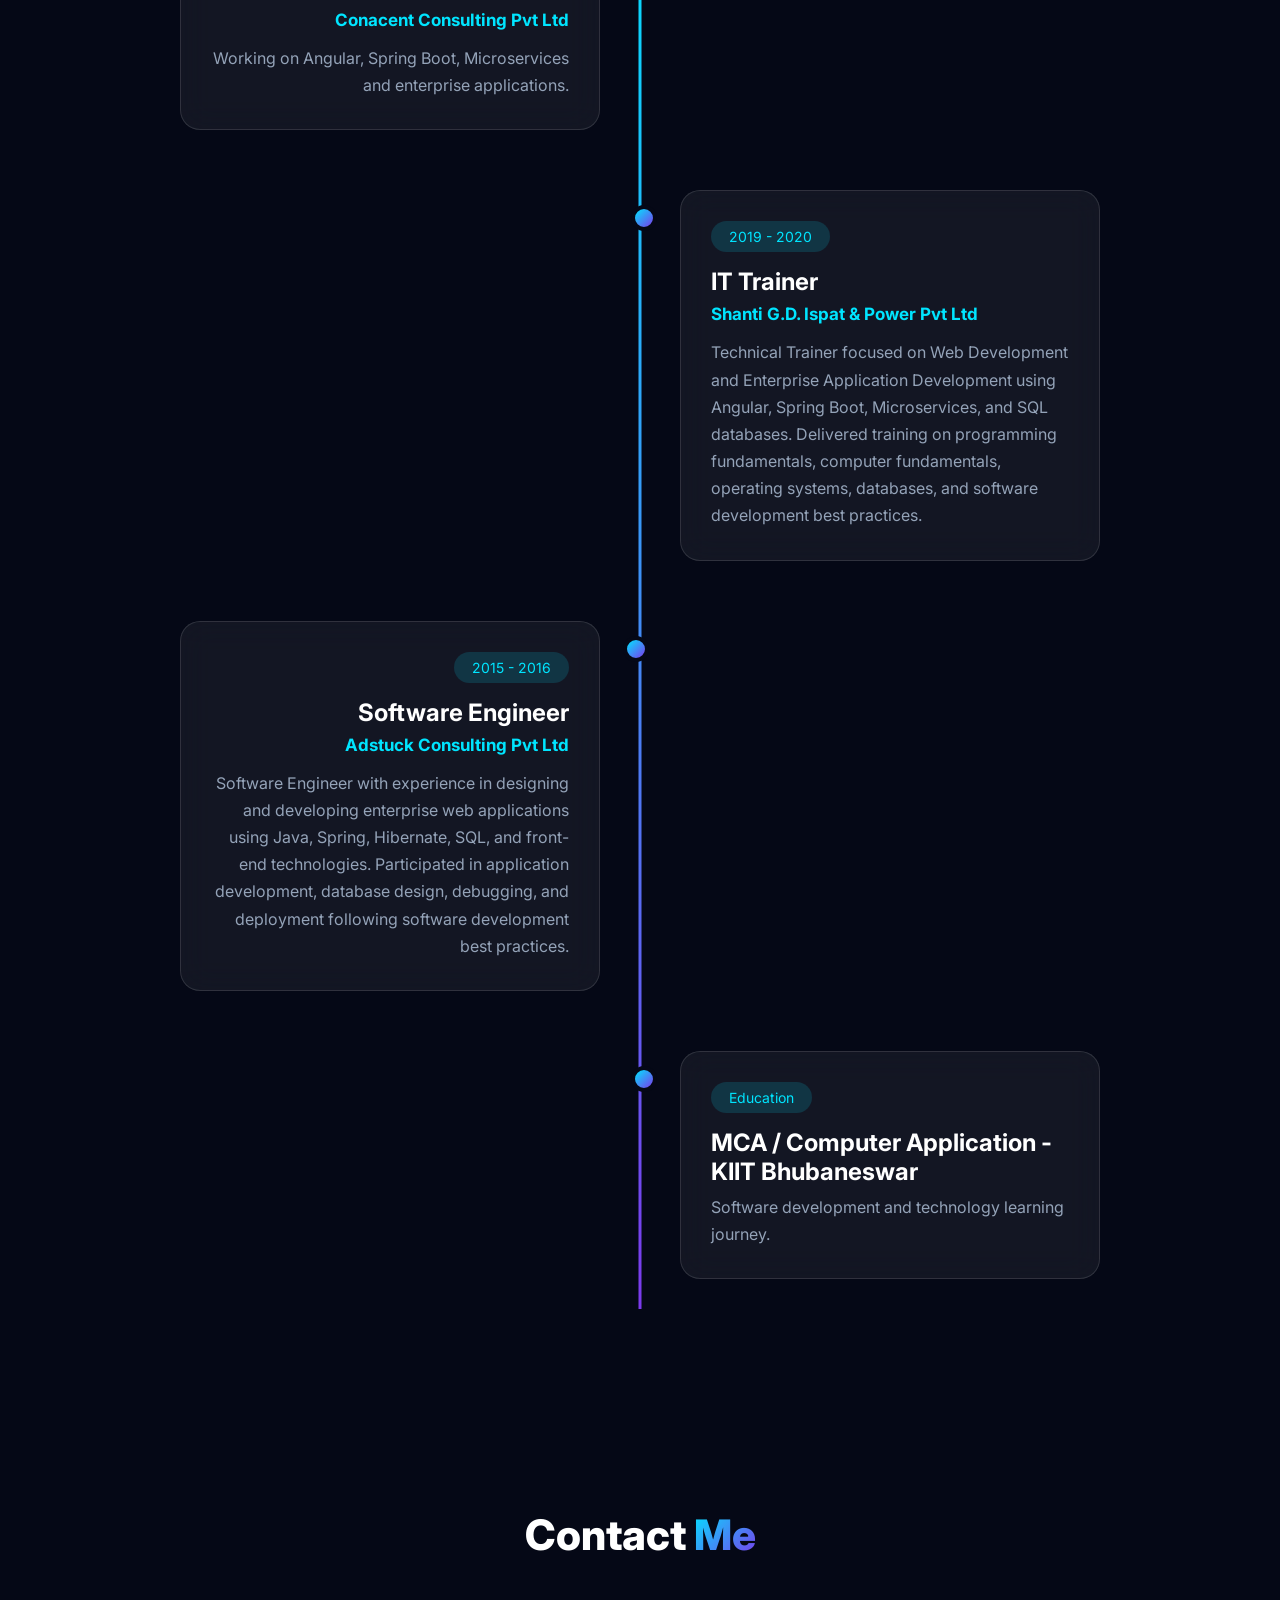
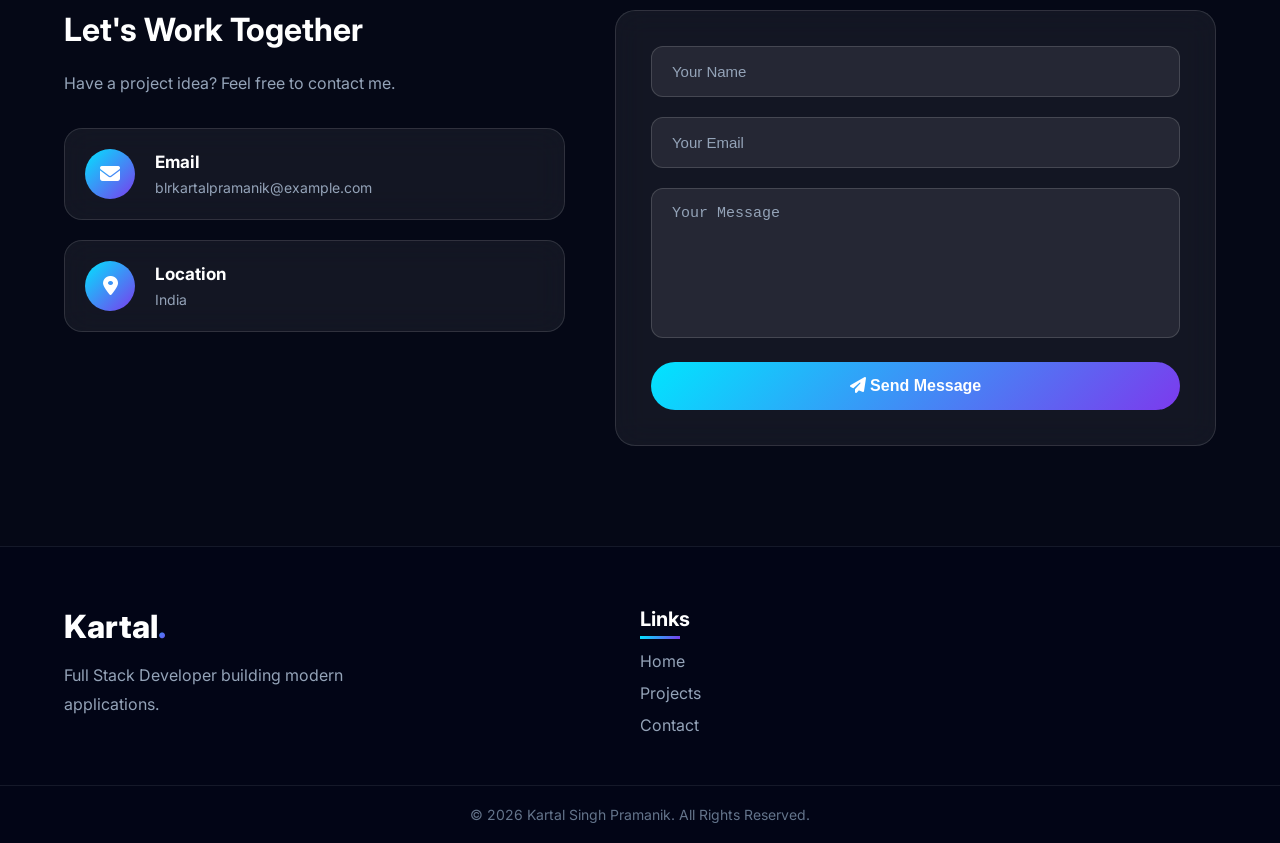
==== commit e4a8bb71: "Clean up certifications section in index.html Removed unnecessary code snippets from the certificati" ====
--- a/index.html
+++ b/index.html
@@ -694,7 +694,7 @@
 
 <section id="certifications">
 
-```
+
 <div class="container">
 
     <h2 class="section-title">
@@ -793,7 +793,7 @@
     </div>
 
 </div>
-```
+
 
 </section>
 
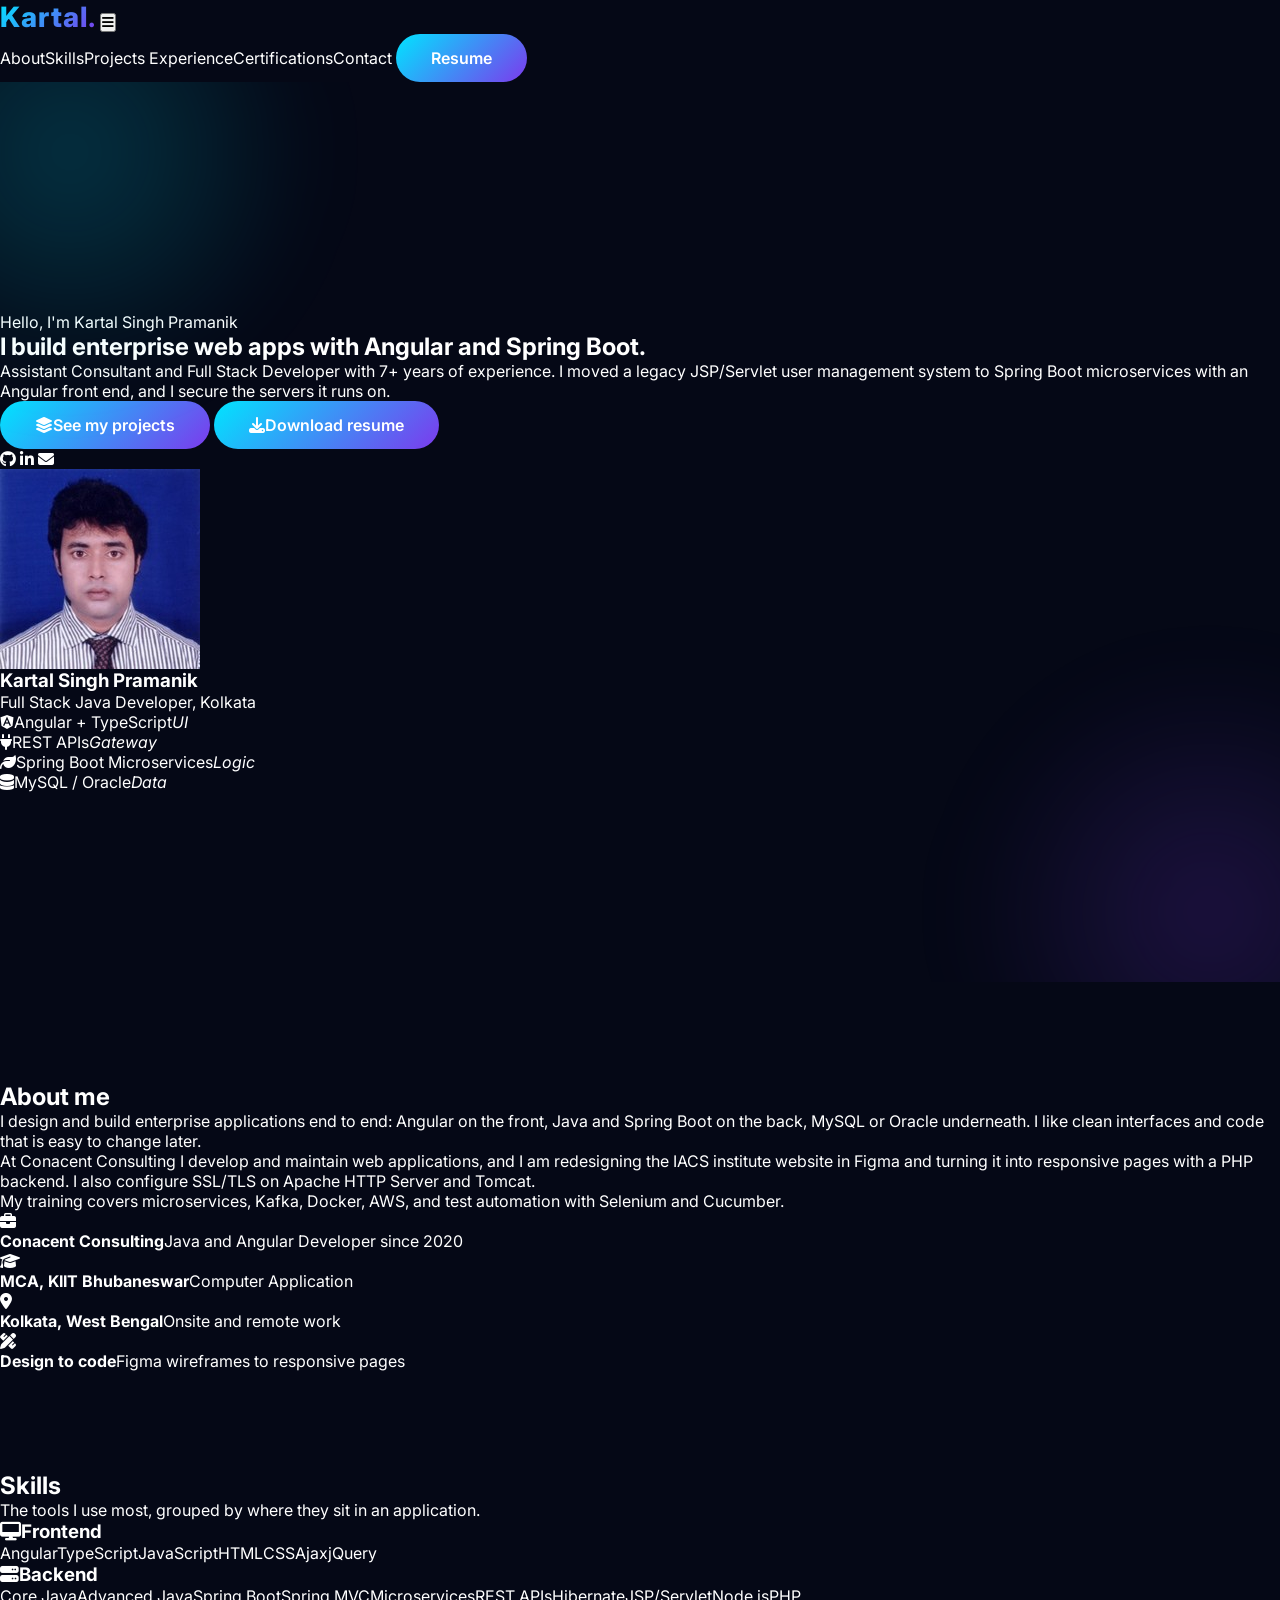
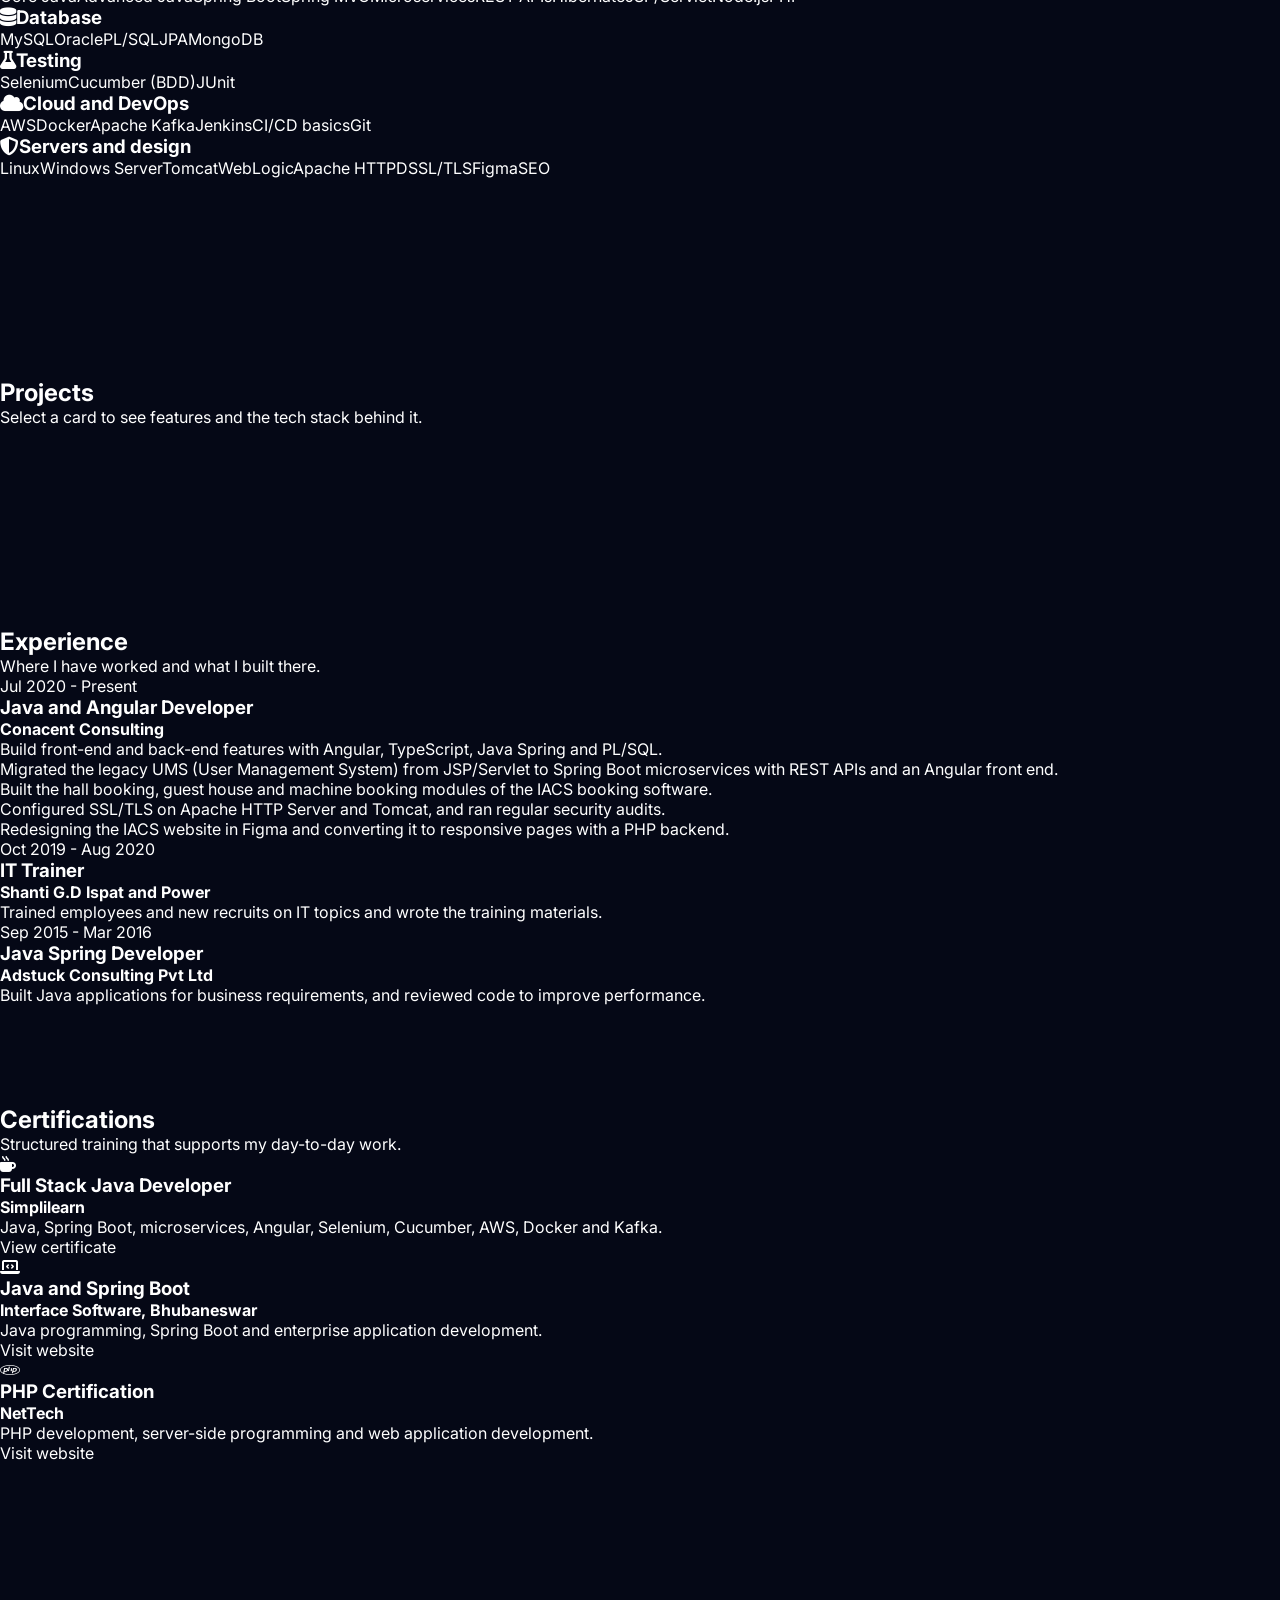
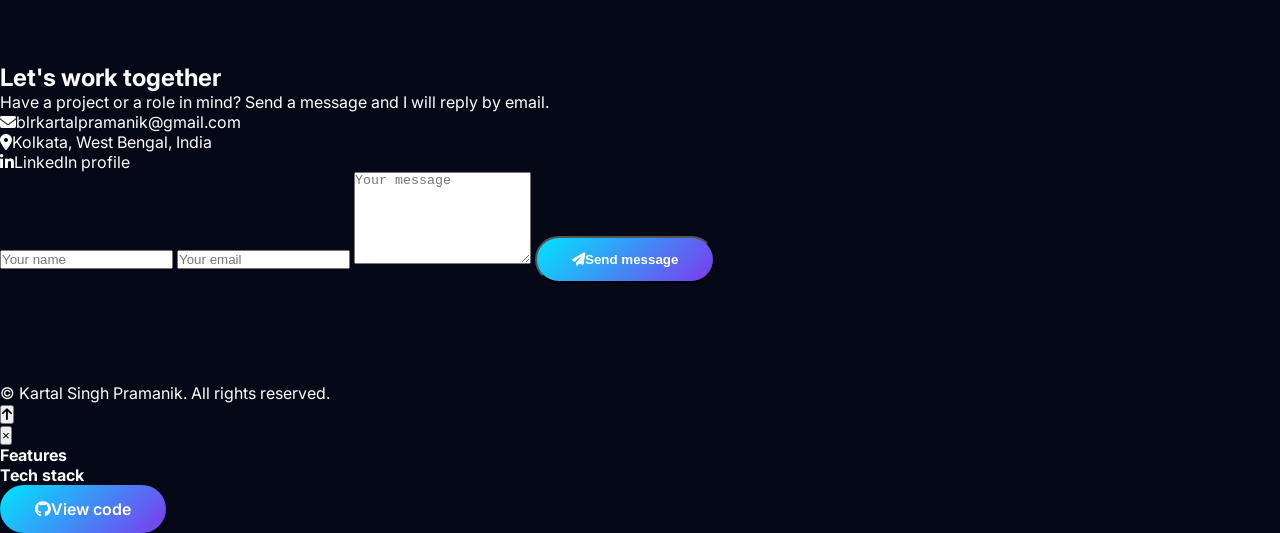
==== commit 9335cc88: "Update print statement from 'Hello' to 'Goodbye'" ====
--- a/index.html
+++ b/index.html
@@ -1,1925 +1,150 @@
 <!DOCTYPE html>
 <html lang="en">
-
 <head>
-
 <meta charset="UTF-8">
-
-<meta name="viewport" content="width=device-width, initial-scale=1.0">
-<!-- SEO Meta -->
-
-<meta name="description"
-content="Kartal Singh Pramanik - Full Stack Developer specializing in Angular, Java, Spring Boot, Microservices, REST API and Enterprise Applications">
-
-
-<meta name="keywords"
-content="Full Stack Developer, Angular Developer, Java Developer, Spring Boot Developer, Software Engineer, Kolkata">
-
-
-<meta name="author"
-content="Kartal Singh Pramanik">
-
-
-
-<!-- Open Graph -->
-
-<meta property="og:title"
-content="Kartal Singh Pramanik | Full Stack Developer">
-
-
-<meta property="og:description"
-content="Portfolio showcasing Full Stack Development projects using Angular, Java and Spring Boot">
-
-
-<meta property="og:type"
-content="website">
-
-
-<meta property="og:image"
-content="assets/images/profile.jpg">
-
-
-<meta property="og:url"
-content="https://blrkartalpramanik.github.io/">
-
-
-
-
-<!-- Twitter Card -->
-
-<meta name="twitter:card"
-content="summary_large_image">
-
-
-<meta name="twitter:title"
-content="Kartal Singh Pramanik | Full Stack Developer">
-
-
-<meta name="twitter:description"
-content="Full Stack Developer Portfolio">
-
-
-<meta name="twitter:image"
-content="assets/images/profile.jpg">
-
-<title>
-Kartal Singh Pramanik | Full Stack Developer
-</title>
-
-
-
-
-
-<!-- Favicon -->
-<link rel="icon" href="assets/icons/favicon.png">
-
-
-
-<!-- Font Awesome -->
-
-<link
-rel="stylesheet"
-href="https://cdnjs.cloudflare.com/ajax/libs/font-awesome/6.5.2/css/all.min.css">
-
-
-
-<!-- Main CSS -->
-
+<meta name="viewport" content="width=device-width, initial-scale=1">
+<title>Kartal Singh Pramanik | Full Stack Developer</title>
+<meta name="description" content="Kartal Singh Pramanik - Full Stack Developer in Kolkata specializing in Angular, Java, Spring Boot, Microservices and REST APIs.">
+<meta name="author" content="Kartal Singh Pramanik">
+<meta property="og:title" content="Kartal Singh Pramanik | Full Stack Developer">
+<meta property="og:description" content="Portfolio of enterprise Angular, Java and Spring Boot projects.">
+<meta property="og:type" content="website">
+<meta property="og:url" content="https://blrkartalpramanik.github.io/">
+<meta property="og:image" content="https://blrkartalpramanik.github.io/assets/images/project-1.webp">
+<meta name="twitter:card" content="summary_large_image">
+<link rel="icon" href="data:image/svg+xml,%3Csvg xmlns='http://www.w3.org/2000/svg' viewBox='0 0 64 64'%3E%3Crect width='64' height='64' rx='14' fill='%230e1a3a'/%3E%3Ctext x='32' y='45' font-size='36' font-family='Arial' font-weight='800' text-anchor='middle' fill='%23f6b21b'%3EK%3C/text%3E%3C/svg%3E">
+<link rel="preconnect" href="https://fonts.googleapis.com"><link rel="preconnect" href="https://fonts.gstatic.com" crossorigin>
+<link href="https://fonts.googleapis.com/css2?family=Bricolage+Grotesque:wght@700;800&family=IBM+Plex+Sans:wght@400;500;600&display=swap" rel="stylesheet">
+<link rel="stylesheet" href="https://cdnjs.cloudflare.com/ajax/libs/font-awesome/6.5.2/css/all.min.css">
 <link rel="stylesheet" href="assets/css/style.css">
-
-
 </head>
-
-
 <body>
 
-<div class="particles"></div>
-<!-- =====================================================
- NAVBAR
-===================================================== -->
+<header id="top"><nav class="wrap">
+  <a href="#home" class="logo">Kartal<b>.</b></a>
+  <button class="burger" aria-label="Toggle menu" aria-expanded="false"><i class="fa-solid fa-bars"></i></button>
+  <div class="links">
+    <a href="#about">About</a><a href="#skills">Skills</a><a href="#projects">Projects</a>
+    <a href="#experience">Experience</a><a href="#certifications">Certifications</a><a href="#contact">Contact</a>
+    <a href="assets/resume/Kartal_Resume.docx" class="btn fill" download>Resume</a>
+  </div>
+</nav></header>
 
+<main>
+<section class="hero" id="home"><div class="wrap">
+  <div>
+    <p class="hi">Hello, I'm Kartal Singh Pramanik</p>
+    <h1>I build enterprise web apps with Angular and Spring Boot.</h1>
+    <p class="d">Assistant Consultant and Full Stack Developer with 7+ years of experience. I moved a legacy JSP/Servlet user management system to Spring Boot microservices with an Angular front end, and I secure the servers it runs on.</p>
+    <div class="cta">
+      <a href="#projects" class="btn fill"><i class="fa-solid fa-layer-group"></i> See my projects</a>
+      <a href="assets/resume/Kartal_Resume.docx" class="btn" download><i class="fa-solid fa-download"></i> Download resume</a>
+    </div>
+    <div class="soc">
+      <a href="https://github.com/blrkartalpramanik" target="_blank" rel="noopener" aria-label="GitHub"><i class="fa-brands fa-github"></i></a>
+      <a href="https://in.linkedin.com/in/kartal-singh-pramanik-57a328a8" target="_blank" rel="noopener" aria-label="LinkedIn"><i class="fa-brands fa-linkedin-in"></i></a>
+      <a href="mailto:blrkartalpramanik@gmail.com" aria-label="Email"><i class="fa-solid fa-envelope"></i></a>
+    </div>
+  </div>
+  <div class="plate" aria-label="My typical stack">
+    <div class="id"><img src="assets/images/profile.jpg" alt="Kartal Singh Pramanik"><div><h3>Kartal Singh Pramanik</h3><span>Full Stack Java Developer, Kolkata</span></div></div>
+    <div class="flow">
+      <div class="node"><i class="fa-brands fa-angular"></i>Angular + TypeScript<em>UI</em></div><div class="arr"></div>
+      <div class="node"><i class="fa-solid fa-plug"></i>REST APIs<em>Gateway</em></div><div class="arr"></div>
+      <div class="node"><i class="fa-solid fa-leaf"></i>Spring Boot Microservices<em>Logic</em></div><div class="arr"></div>
+      <div class="node"><i class="fa-solid fa-database"></i>MySQL / Oracle<em>Data</em></div>
+    </div>
+  </div>
+</div></section>
 
-<header class="navbar">
+<section id="about"><div class="wrap about">
+  <div class="rv">
+    <h2 class="h2">About me</h2>
+    <p>I design and build enterprise applications end to end: Angular on the front, Java and Spring Boot on the back, MySQL or Oracle underneath. I like clean interfaces and code that is easy to change later.</p>
+    <p>At Conacent Consulting I develop and maintain web applications, and I am redesigning the IACS institute website in Figma and turning it into responsive pages with a PHP backend. I also configure SSL/TLS on Apache HTTP Server and Tomcat.</p>
+    <p>My training covers microservices, Kafka, Docker, AWS, and test automation with Selenium and Cucumber.</p>
+  </div>
+  <ul class="facts rv">
+    <li><i class="fa-solid fa-briefcase"></i><div><strong>Conacent Consulting</strong><span>Java and Angular Developer since 2020</span></div></li>
+    <li><i class="fa-solid fa-graduation-cap"></i><div><strong>MCA, KIIT Bhubaneswar</strong><span>Computer Application</span></div></li>
+    <li><i class="fa-solid fa-location-dot"></i><div><strong>Kolkata, West Bengal</strong><span>Onsite and remote work</span></div></li>
+    <li><i class="fa-solid fa-pen-ruler"></i><div><strong>Design to code</strong><span>Figma wireframes to responsive pages</span></div></li>
+  </ul>
+</div></section>
 
+<section id="skills" style="padding-top:0"><div class="wrap">
+  <h2 class="h2">Skills</h2><p class="lead">The tools I use most, grouped by where they sit in an application.</p>
+  <div class="skills rv">
+    <div class="sk"><h3><i class="fa-solid fa-desktop"></i>Frontend</h3><div class="chips"><span>Angular</span><span>TypeScript</span><span>JavaScript</span><span>HTML</span><span>CSS</span><span>Ajax</span><span>jQuery</span></div></div>
+    <div class="sk"><h3><i class="fa-solid fa-server"></i>Backend</h3><div class="chips"><span>Core Java</span><span>Advanced Java</span><span>Spring Boot</span><span>Spring MVC</span><span>Microservices</span><span>REST APIs</span><span>Hibernate</span><span>JSP/Servlet</span><span>Node.js</span><span>PHP</span></div></div>
+    <div class="sk"><h3><i class="fa-solid fa-database"></i>Database</h3><div class="chips"><span>MySQL</span><span>Oracle</span><span>PL/SQL</span><span>JPA</span><span>MongoDB</span></div></div>
+    <div class="sk"><h3><i class="fa-solid fa-flask"></i>Testing</h3><div class="chips"><span>Selenium</span><span>Cucumber (BDD)</span><span>JUnit</span></div></div>
+    <div class="sk"><h3><i class="fa-solid fa-cloud"></i>Cloud and DevOps</h3><div class="chips"><span>AWS</span><span>Docker</span><span>Apache Kafka</span><span>Jenkins</span><span>CI/CD basics</span><span>Git</span></div></div>
+    <div class="sk"><h3><i class="fa-solid fa-shield-halved"></i>Servers and design</h3><div class="chips"><span>Linux</span><span>Windows Server</span><span>Tomcat</span><span>WebLogic</span><span>Apache HTTPD</span><span>SSL/TLS</span><span>Figma</span><span>SEO</span></div></div>
+  </div>
+</div></section>
 
-<div class="container">
+<section id="projects" class="dark"><div class="wrap">
+  <h2 class="h2">Projects</h2><p class="lead">Select a card to see features and the tech stack behind it.</p>
+  <div class="pgrid" id="pgrid"></div>
+</div></section>
 
+<section id="experience"><div class="wrap">
+  <h2 class="h2">Experience</h2><p class="lead">Where I have worked and what I built there.</p>
+  <div class="tl">
+    <div class="ti rv"><time>Jul 2020 - Present</time><h3>Java and Angular Developer</h3><h4>Conacent Consulting</h4><ul>
+      <li>Build front-end and back-end features with Angular, TypeScript, Java Spring and PL/SQL.</li>
+      <li>Migrated the legacy UMS (User Management System) from JSP/Servlet to Spring Boot microservices with REST APIs and an Angular front end.</li>
+      <li>Built the hall booking, guest house and machine booking modules of the IACS booking software.</li>
+      <li>Configured SSL/TLS on Apache HTTP Server and Tomcat, and ran regular security audits.</li>
+      <li>Redesigning the IACS website in Figma and converting it to responsive pages with a PHP backend.</li></ul></div>
+    <div class="ti rv"><time>Oct 2019 - Aug 2020</time><h3>IT Trainer</h3><h4>Shanti G.D Ispat and Power</h4><ul>
+      <li>Trained employees and new recruits on IT topics and wrote the training materials.</li></ul></div>
+    <div class="ti rv"><time>Sep 2015 - Mar 2016</time><h3>Java Spring Developer</h3><h4>Adstuck Consulting Pvt Ltd</h4><ul>
+      <li>Built Java applications for business requirements, and reviewed code to improve performance.</li></ul></div>
+  </div>
+</div></section>
 
-<a href="#" class="logo">
-Kartal<span>.</span>
-</a>
+<section id="certifications" style="padding-top:0"><div class="wrap">
+  <h2 class="h2">Certifications</h2><p class="lead">Structured training that supports my day-to-day work.</p>
+  <div class="certs">
+    <div class="cc rv"><i class="fa-solid fa-mug-hot"></i><h3>Full Stack Java Developer</h3><h4>Simplilearn</h4><p>Java, Spring Boot, microservices, Angular, Selenium, Cucumber, AWS, Docker and Kafka.</p><a href="https://success.simplilearn.com/181946085" target="_blank" rel="noopener">View certificate</a></div>
+    <div class="cc rv"><i class="fa-solid fa-laptop-code"></i><h3>Java and Spring Boot</h3><h4>Interface Software, Bhubaneswar</h4><p>Java programming, Spring Boot and enterprise application development.</p><a href="https://infaso.in/" target="_blank" rel="noopener">Visit website</a></div>
+    <div class="cc rv"><i class="fa-brands fa-php"></i><h3>PHP Certification</h3><h4>NetTech</h4><p>PHP development, server-side programming and web application development.</p><a href="https://www.nettech.in/" target="_blank" rel="noopener">Visit website</a></div>
+  </div>
+</div></section>
 
+<section id="contact" class="dark"><div class="wrap contact">
+  <div>
+    <h2 class="h2">Let's work together</h2>
+    <p>Have a project or a role in mind? Send a message and I will reply by email.</p>
+    <div class="cl">
+      <a href="mailto:blrkartalpramanik@gmail.com"><i class="fa-solid fa-envelope"></i>blrkartalpramanik@gmail.com</a>
+      <div><i class="fa-solid fa-location-dot"></i>Kolkata, West Bengal, India</div>
+      <a href="https://in.linkedin.com/in/kartal-singh-pramanik-57a328a8" target="_blank" rel="noopener"><i class="fa-brands fa-linkedin-in"></i>LinkedIn profile</a>
+    </div>
+  </div>
+  <form action="https://formspree.io/f/xdekzqpr" method="POST">
+    <input type="text" name="name" placeholder="Your name" aria-label="Your name" required>
+    <input type="email" name="email" placeholder="Your email" aria-label="Your email" required>
+    <textarea name="message" rows="6" placeholder="Your message" aria-label="Your message" required></textarea>
+    <input type="hidden" name="_subject" value="New portfolio message">
+    <button class="btn fill" type="submit"><i class="fa-solid fa-paper-plane"></i> Send message</button>
+  </form>
+</div></section>
+</main>
 
+<footer>&copy; <span id="yr"></span> Kartal Singh Pramanik. All rights reserved.</footer>
+<button class="top" aria-label="Back to top"><i class="fa-solid fa-arrow-up"></i></button>
 
-<ul class="nav-menu">
-
-
-<li>
-<a href="#home" class="active">
-Home
-</a>
-</li>
-
-
-<li>
-<a href="#about">
-About
-</a>
-</li>
-
-
-<li>
-<a href="#skills">
-Skills
-</a>
-</li>
-
-<li>
-        <a href="#certifications">Certifications</a>
-    </li>
-<li>
-<a href="#projects">
-Projects
-</a>
-</li>
-
-
-<li>
-<a href="#experience">
-Experience
-</a>
-</li>
-
-
-<li>
-<a href="#contact">
-Contact
-</a>
-</li>
-
-
-<li>
-<a href="assets/resume/Kartal_Resume.docx"
-class="nav-btn"
-download>
-
-Resume
-
-</a>
-</li>
-
-
-</ul>
-
-
-
-<div class="menu-toggle">
-
-<span></span>
-<span></span>
-<span></span>
-
-</div>
-
-
-
-</div>
-
-
-</header>
-
-
-
-
-<!-- =====================================================
- HERO SECTION
-===================================================== -->
-
-<section class="hero" id="home">
-
-    <div class="container hero-container">
-
-        <!-- Hero Content -->
-        <div class="hero-content reveal">
-
-            <p class="hero-subtitle">
-                👋 Hello, I'm
-            </p>
-
-            <h1 class="hero-title">
-                Kartal Singh
-                <span>Pramanik</span>
-            </h1>
-
-            <h2 class="hero-role">
-                <span class="typing"></span>
-            </h2>
-
-            <p class="hero-description">
-                Assistant Consultant and Full Stack Developer with 7+ years of
-                experience building enterprise applications using Angular,
-                Java, Spring Boot, Microservices, REST APIs, Docker and MySQL.
-                I build scalable, secure and high-performance web applications.
-            </p>
-
-            <!-- Buttons -->
-            <div class="hero-buttons">
-
-                <a href="#projects" class="btn">
-                    <i class="fa-solid fa-briefcase"></i>
-                    View Projects
-                </a>
-
-                <a href="assets/resume/Kartal_Resume.docx"
-                   class="btn-outline"
-                   download>
-
-                    <i class="fa-solid fa-download"></i>
-                    Download Resume
-
-                </a>
-
-            </div>
-
-            <!-- Statistics -->
-
-            <div class="hero-stats">
-
-                <div class="stat-box">
-                    <h3>7+</h3>
-                    <span>Years Experience</span>
-                </div>
-
-                <div class="stat-box">
-                    <h3>20+</h3>
-                    <span>Projects</span>
-                </div>
-
-                <div class="stat-box">
-                    <h3>10+</h3>
-                    <span>Technologies</span>
-                </div>
-
-            </div>
-
-            <!-- Social Links -->
-
-            <div class="hero-social">
-
-                <a href="https://blrkartalpramanik.github.io/"
-                   target="_blank">
-
-                    <i class="fa-brands fa-github"></i>
-
-                </a>
-
-                <a href="https://in.linkedin.com/in/kartal-singh-pramanik-57a328a8"
-                   target="_blank">
-
-                    <i class="fa-brands fa-linkedin"></i>
-
-                </a>
-
-                <a href="mailto:blrkartalpramanik@gmail.com">
-
-                    <i class="fa-solid fa-envelope"></i>
-
-                </a>
-
-            </div>
-
-        </div>
-
-        <!-- Hero Image -->
-
-        <div class="hero-image reveal">
-
-            <div class="profile-card">
-
-                <img src="assets/images/profile.jpg"
-                     alt="Kartal Singh Pramanik">
-
-            </div>
-
-            <div class="tech-card one">
-                <i class="fa-brands fa-angular"></i>
-                Angular
-            </div>
-
-            <div class="tech-card two">
-                <i class="fa-brands fa-java"></i>
-                Java
-            </div>
-
-            <div class="tech-card three">
-                <i class="fa-solid fa-leaf"></i>
-                Spring Boot
-            </div>
-
-            <div class="tech-card four">
-                <i class="fa-brands fa-docker"></i>
-                Docker
-            </div>
-
-            <div class="tech-card five">
-                <i class="fa-solid fa-database"></i>
-                MySQL
-            </div>
-        <div class="tech-card six">
-    <i class="fa-solid fa-database"></i>
-    Oracle DB
-</div>
-
-<div class="tech-card seven">
-    <i class="fa-brands fa-php"></i>
-    PHP
-</div>
-
-<div class="tech-card eight">
-    <i class="fa-solid fa-code"></i>
-    PL/SQL
-</div>
-
-<div class="tech-card nine">
-    <i class="fa-brands fa-node-js"></i>
-    Express.js
-</div>
-
-<div class="tech-card ten">
-    <i class="fa-brands fa-java"></i>
-    Java
-</div>
-
-<div class="tech-card eleven">
-    <i class="fa-brands fa-js"></i>
-    JavaScript
-</div>
-
-<div class="tech-card twelve">
-    <i class="fa-brands fa-html5"></i>
-    HTML5
-</div>
-
-<div class="tech-card thirteen">
-    <i class="fa-brands fa-css3-alt"></i>
-    CSS3
-</div>
-
-<div class="tech-card fourteen">
-    <i class="fa-solid fa-server"></i>
-    Linux Server
-</div>
-
-<div class="tech-card fifteen">
-    <i class="fa-brands fa-git-alt"></i>
-    Git
-</div>
-        </div>
-
-    </div>
-
-</section>
-
-
-
-
-
-
-<!-- =====================================================
- ABOUT
-===================================================== -->
-
-
-<section class="about" id="about">
-
-
-<div class="container about-container">
-
-
-
-<div class="about-image reveal">
-
-
-<div class="about-card">
-
-
-<img src="assets/images/about.jpg"
-alt="Developer">
-
-
-</div>
-
-
-<div class="experience-box">
-
-<h2>
-7+
-</h2>
-
-<span>
-Years Experience
-</span>
-
-
-</div>
-
-
-
-</div>
-
-
-
-
-
-<div class="about-content reveal">
-
-
-<h3>
-
-About
-<span>
-Me
-</span>
-
-</h3>
-
-
-
-<p>
-
-I am a Full Stack Developer specializing in
-enterprise application development using
-Angular, Java, Spring Boot, REST APIs and
-database technologies.
-
-</p>
-
-
-
-<p>
-
-I enjoy designing scalable applications,
-building clean UI experiences and solving
-complex software problems.
-
-</p>
-
-
-
-
-<div class="about-info">
-
-
-<div class="info-box">
-
-<h4>
-20+
-</h4>
-
-<p>
-Projects Completed
-</p>
-
-</div>
-
-
-
-<div class="info-box">
-
-<h4>
-10+
-</h4>
-
-<p>
-Technologies
-</p>
-
-</div>
-
-
-</div>
-
-
-
-
-<div class="about-tags">
-
-<span>Java</span>
-<span>Angular</span>
-<span>Spring Boot</span>
-<span>Rest API</span>
-<span>Selenium</span>
-<span>Cucumber</span>
-<span>MySQL</span>
-<span>Docker</span>
-<span>Kafka</span>
-<span>Jenkins</span>
- <span>AWS</span>
-<span>Apache HTTP Server</span>
-
-</div>
-
-
-</div>
-
-
-</div>
-
-</section>
-
-
-
-
-
-
-<!-- =====================================================
- SKILLS
-===================================================== -->
-
-
-<section id="skills">
-
-
-<div class="container">
-
-
-<h2 class="section-title">
-
-My
-<span>
-Skills
-</span>
-
-</h2>
-
-
-
-<div class="skills-container">
-
-
-
-<div class="skill-box">
-
-
-<h3>
-<i class="fa-solid fa-code"></i>
-Frontend
-</h3>
-
-
-
-<div class="skill-item">
-
-<div class="skill-header">
-
-<span>
-Angular
-</span>
-
-<span class="percent">
-90%
-</span>
-
-</div>
-
-
-<div class="progress-bar">
-
-<div class="progress"
-style="width:90%">
-</div>
-
-</div>
-
-</div>
-
-
-
-<div class="skill-item">
-
-<div class="skill-header">
-
-<span>
-HTML/CSS
-</span>
-
-<span class="percent">
-95%
-</span>
-
-</div>
-
-
-<div class="progress-bar">
-
-<div class="progress"
-style="width:95%">
-</div>
-
-</div>
-
-</div>
-
-
-</div>
-
-
-
-
-
-
-<div class="skill-box">
-
-
-<h3>
-<i class="fa-solid fa-server"></i>
-Backend
-</h3>
-
-
-<div class="tech-list">
-
-<span>Java</span>
-<span>Spring Boot</span>
-<span>REST API</span>
-<span>Node JS</span>
- <span>PHP</span>
-
-</div>
-
-
-</div>
-
-
-
-
-
-<div class="skill-box">
-
-
-<h3>
-<i class="fa-solid fa-database"></i>
-Database
-</h3>
-
-
-<div class="tech-list">
-
-<span>MySQL</span>
-<span>Hibernate</span>
-<span>JPA</span>
-<span>MongoDB</span>
-<span>Oracle DBMS</span>
- 
-</div>
-
-
-</div>
-
-
-
-</div>
-
-
-</div>
-
-
-</section>
-
-
-
-<!-- =====================================================
-     CERTIFICATIONS
-===================================================== -->
-
-<section id="certifications">
-
-
-<div class="container">
-
-    <h2 class="section-title">
-        My <span>Certifications</span>
-    </h2>
-
-    <p class="certification-description">
-        My certifications and technical training reflect my
-        commitment to continuous learning and professional
-        development in software engineering, full-stack
-        development and enterprise application technologies.
-    </p>
-
-    <div class="certifications-container">
-
-        <!-- NetTech -->
-        <div class="certification-card reveal">
-
-            <div class="certification-icon">
-                <i class="fa-brands fa-php"></i>
-            </div>
-
-            <h3>PHP Certification</h3>
-
-            <h4>NetTech</h4>
-
-            <p>
-                Technical training in PHP development,
-                server-side programming and web application
-                development.
-            </p>
-
-            <a href="https://www.nettech.in/"
-               target="_blank"
-               rel="noopener noreferrer"
-               class="certification-link">
-                <i class="fa-solid fa-arrow-up-right-from-square"></i>
-                Visit Website
-            </a>
-
-        </div>
-
-
-        <!-- Simplilearn -->
-        <div class="certification-card reveal">
-
-            <div class="certification-icon">
-                <i class="fa-brands fa-java"></i>
-            </div>
-
-            <h3>Full Stack Java Developer</h3>
-
-            <h4>Simplilearn</h4>
-
-            <p>
-                Professional training in full-stack Java
-                development, covering frontend, backend
-                and database technologies.
-            </p>
-
-            <a href="https://success.simplilearn.com/181946085"
-               target="_blank"
-               rel="noopener noreferrer"
-               class="certification-link">
-                <i class="fa-solid fa-certificate"></i>
-                View Certificate
-            </a>
-
-        </div>
-
-
-        <!-- Interface Software -->
-        <div class="certification-card reveal">
-
-            <div class="certification-icon">
-                <i class="fa-solid fa-laptop-code"></i>
-            </div>
-
-            <h3>Java & Spring Boot</h3>
-
-            <h4>Interface Software, Bhubaneswar</h4>
-
-            <p>
-                Technical training in Java programming,
-                Spring Boot and enterprise application
-                development.
-            </p>
-
-            <span class="certification-link">
-              <a href="https://infaso.in/" target="blank">  <i class="fa-solid fa-graduation-cap"></i>
-                Technical Training</a>
-            </span>
-
-        </div>
-
-    </div>
-
-</div>
-
-
-</section>
-
-
-
-<!-- =====================================================
- PROJECTS
-===================================================== -->
-
-<section id="projects">
-
-
-<div class="container">
-
-
-<h2 class="section-title">
-
-Featured
-<span>
-Projects
-</span>
-
-</h2>
-
-
-
-<div class="projects-container">
-
-
-
-<!-- PROJECT 1 -->
-
-<div class="project-card reveal"
-
-data-title="Client Management System"
-
-data-description="Full stack client management application with client profiles, meeting scheduling, Zoom integration and REST APIs."
-
-data-features="Client Profile Management|Meeting Scheduling|REST API Integration|MySQL Database"
-
-data-tech="Angular|Express.js|MySQL|Swagger"
-
-data-github="#"
-
-data-live="#"
-
->
-
-<div class="project-image">
-
-<img src="assets/images/project-1.png"
-alt="Client Management System">
-
-</div>
-
-
-
-<div class="project-content">
-
-
-<h3>
-Client Management System
-</h3>
-
-
-<p>
-A full-stack client management platform built using
-Angular, Express.js and MySQL with client profile,
-meeting management and API integration.
-</p>
-
-
-
-<div class="project-tags">
-
-<span>Angular</span>
-<span>Express.js</span>
-<span>MySQL</span>
-<span>REST API</span>
-
-</div>
-
-
-
-<div class="project-links">
-
-<a href="https://github.com/blrkartalpramanik/Client-Management-system.git" target="_blank">
-
-<i class="fa-brands fa-github"></i>
-
-Code
-
-</a>
-
-
-
-<a href="#" target="_blank">
-
-<i class="fa-solid fa-globe"></i>
-
-Live
-
-</a>
-
-
-</div>
-
-
-</div>
-
-
-</div>
-
-
-
-
-
-<!-- PROJECT 2 -->
-
-<div class="project-card reveal"
-
-data-title="Client Management System"
-
-data-description="Full stack client management application with client profiles, meeting scheduling, Zoom integration and REST APIs."
-
-data-features="Client Profile Management|Meeting Scheduling|REST API Integration|MySQL Database"
-
-data-tech="Angular|Express.js|MySQL|Swagger"
-
-data-github="#"
-
-data-live="#"
-
->
-
-
-<div class="project-image">
-
-<img src="assets/images/project-5.png"
-alt="Medicine Management System">
-
-</div>
-
-
-
-<div class="project-content">
-
-
-<h3>
-Medicine Management System
-</h3>
-
-
-
-<p>
-
-An Angular and Spring Boot based medicine
-management application with JWT authentication,
-cart management, image upload and secure APIs.
-
-</p>
-
-
-
-
-<div class="project-tags">
-
-<span>Angular</span>
-<span>Spring Boot</span>
-<span>JWT</span>
-<span>MySQL</span>
-
-</div>
-
-
-
-
-<div class="project-links">
-
-
-<a href="#" target="_blank">
-
-<i class="fa-brands fa-github"></i>
-
-Code
-
-</a>
-
-
-
-<a href="#" target="_blank">
-
-<i class="fa-solid fa-globe"></i>
-
-Live
-
-</a>
-
-
-
-</div>
-
-
-</div>
-
-
-</div>
-
-
-
-
-
-
-<!-- PROJECT 3 -->
-
-<div class="project-card reveal"
-
-data-title="Client Management System"
-
-data-description="Full stack client management application with client profiles, meeting scheduling, Zoom integration and REST APIs."
-
-data-features="Client Profile Management|Meeting Scheduling|REST API Integration|MySQL Database"
-
-data-tech="Angular|Express.js|MySQL|Swagger"
-
-data-github="#"
-
-data-live="#"
-
->
-
-
-<div class="project-image">
-
-<img src="assets/images/project-2.png"
-alt="Zumba Gym Management">
-
-</div>
-
-
-
-
-<div class="project-content">
-
-
-<h3>
-
-Zumba Gym Management Software
-
-</h3>
-
-
-
-<p>
-
-Complete gym management system for handling
-members, batches, registrations and database
-operations.
-
-</p>
-
-
-
-
-<div class="project-tags">
-
-<span>Java</span>
-<span>JSP</span>
-<span>MySQL</span>
-<span>Hibernate</span>
-
-</div>
-
-
-
-
-<div class="project-links">
-
-
-<a href="#" target="_blank">
-
-<i class="fa-brands fa-github"></i>
-
-Code
-
-</a>
-
-
-
-<a href="#" target="_blank">
-
-<i class="fa-solid fa-globe"></i>
-
-Live
-
-</a>
-
-
-
-</div>
-
-
-
-</div>
-
-
-</div>
-
-
-
-
-
-
-<!-- PROJECT 4 -->
-
-<div class="project-card reveal"
-
-data-title="Client Management System"
-
-data-description="Full stack client management application with client profiles, meeting scheduling, Zoom integration and REST APIs."
-
-data-features="Client Profile Management|Meeting Scheduling|REST API Integration|MySQL Database"
-
-data-tech="Angular|Express.js|MySQL|Swagger"
-
-data-github="#"
-
-data-live="#"
-
->
-
-
-<div class="project-image">
-
-<img src="assets/images/project-4.png"
-alt="Travel Booking System">
-
-</div>
-
-
-
-
-<div class="project-content">
-
-
-<h3>
-
-Travel Booking System
-
-</h3>
-
-
-
-<p>
-
-Travel and cab booking application with
-JSP frontend, MySQL database and
-OpenStreetMap integration.
-
-</p>
-
-
-
-
-<div class="project-tags">
-
-<span>JSP</span>
-<span>Java</span>
-<span>MySQL</span>
-<span>API</span>
-
-</div>
-
-
-
-
-<div class="project-links">
-
-
-<a href="https://github.com/blrkartalpramanik/Travel-Booking-System.git" target="_blank">
-
-<i class="fa-brands fa-github"></i>
-
-Code
-
-</a>
-
-
-
-<a href="#" target="_blank">
-
-<i class="fa-solid fa-globe"></i>
-
-Live
-
-</a>
-
-
-</div>
-
-
-
-</div>
-
-
-</div>
-
-
-
-
-
-
-<!-- PROJECT 5 -->
-
-<div class="project-card reveal"
-
-data-title="Client Management System"
-
-data-description="Full stack client management application with client profiles, meeting scheduling, Zoom integration and REST APIs."
-
-data-features="Client Profile Management|Meeting Scheduling|REST API Integration|MySQL Database"
-
-data-tech="Angular|Express.js|MySQL|Swagger"
-
-data-github="#"
-
-data-live="#"
-
->
-
-
-<div class="project-image">
-
-<img src="assets/images/project-3.png"
-alt="Banking REST API">
-
-</div>
-
-
-
-
-<div class="project-content">
-
-
-<h3>
-
-Banking REST API
-
-</h3>
-
-
-
-<p>
-
-Spring Boot REST API application implementing
-banking operations with CRUD services and
-database integration.
-
-</p>
-
-
-
-
-<div class="project-tags">
-
-<span>Spring Boot</span>
-<span>REST API</span>
-<span>Hibernate</span>
-<span>H2/MySQL</span>
-
-</div>
-
-
-
-<div class="project-links">
-
-
-<a href="https://github.com/blrkartalpramanik/Express-Banking-System.git" target="_blank">
-
-<i class="fa-brands fa-github"></i>
-
-Code
-
-</a>
-
-
-<a href="#" target="_blank">
-
-<i class="fa-solid fa-globe"></i>
-
-Live
-
-</a>
-
-
-</div>
-
-
-
-</div>
-
-
-</div>
-
-
-
-
-
-
-
-<!-- PROJECT 6 -->
-
-<div class="project-card reveal"
-
-data-title="Client Management System"
-
-data-description="Full stack client management application with client profiles, meeting scheduling, Zoom integration and REST APIs."
-
-data-features="Client Profile Management|Meeting Scheduling|REST API Integration|MySQL Database"
-
-data-tech="Angular|Express.js|MySQL|Swagger"
-
-data-github="#"
-
-data-live="#"
-
->
-
-
-<div class="project-image">
-
-<img src="assets/images/project-6.png"
-alt="Microservices Project">
-
-</div>
-
-
-
-<div class="project-content">
-
-
-<h3>
-
-Microservices Gateway System
-
-</h3>
-
-
-
-<p>
-
-Enterprise microservices architecture using
-Spring Cloud Gateway, service communication
-and Docker deployment.
-
-</p>
-
-
-
-
-<div class="project-tags">
-
-<span>Microservices</span>
-<span>Docker</span>
-<span>Spring Cloud</span>
-<span>Gateway</span>
-
-</div>
-
-
-
-
-<div class="project-links">
-
-
-<a href="https://github.com/blrkartalpramanik/Express-Banking-System.git" target="_blank">
-
-<i class="fa-brands fa-github"></i>
-
-Code
-
-</a>
-
-
-
-<a href="#" target="_blank">
-
-<i class="fa-solid fa-globe"></i>
-
-Live
-
-</a>
-
-
-
-</div>
-
-
-
-</div>
-
-
-</div>
-
-
-
-
-
-</div>
-
-
-</div>
-
-
-</section>
-
-
-
-
-
-<!-- =====================================================
- EXPERIENCE
-===================================================== -->
-
-
-<section id="experience">
-
-
-<div class="container">
-
-
-<h2 class="section-title">
-
-Career
-<span>
-Journey
-</span>
-
-</h2>
-
-
-
-<div class="timeline">
-
-
-
-<div class="timeline-item">
-
-
-<div class="timeline-card">
-
-<div class="timeline-date">
-2020 - Present
-</div>
-
-
-<h3>
-Assistant Consultant
-</h3>
-
-
-<h4>
-Conacent Consulting Pvt Ltd
-</h4>
-
-
-<p>
-Working on Angular, Spring Boot,
-Microservices and enterprise applications.
-</p>
-
-
-</div>
-
-
-</div>
-
-
-<div class="timeline-item">
-
-
-<div class="timeline-card">
-
-<div class="timeline-date">
-2019 - 2020
-</div>
-
-
-<h3>
-IT Trainer
-</h3>
-
-
-<h4>
-Shanti G.D. Ispat & Power Pvt Ltd
-</h4>
-
-
-<p>
-Technical Trainer focused on Web Development and Enterprise Application Development using Angular, Spring Boot, Microservices, and SQL databases.
- Delivered training on programming fundamentals, computer fundamentals, operating systems, databases, and software development best practices.
-</p>
-
-
-</div>
-
-
-</div>
-
- <div class="timeline-item">
-
-
-<div class="timeline-card">
-
-<div class="timeline-date">
-2015 - 2016
-</div>
-
-
-<h3>
-Software Engineer
-</h3>
-
-
-<h4>
-Adstuck Consulting Pvt Ltd
-</h4>
-
-
-<p>
-Software Engineer with experience in designing and developing enterprise web applications using Java, Spring, Hibernate, SQL, and front-end technologies.
- Participated in application development, database design, debugging, and deployment following software development best practices.
-</p>
-
-
-</div>
-
-
-</div>
-
- 
-
-
-<div class="timeline-item">
-
-
-<div class="timeline-card">
-
-
-<div class="timeline-date">
-Education
-</div>
-
-
-<h3>
-MCA / Computer Application - KIIT Bhubaneswar
-</h3>
-
-
-<p>
-Software development and technology learning journey.
-</p>
-
-
-</div>
-
-
-</div>
-
-
-
-</div>
-
-
-</div>
-
-
-</section>
-
-
-
-
-
-
-
-<!-- =====================================================
- CONTACT
-===================================================== -->
-
-
-<section id="contact">
-
-
-<div class="container">
-
-
-<h2 class="section-title">
-
-Contact
-<span>
-Me
-</span>
-
-</h2>
-
-
-
-
-<div class="contact-container">
-
-
-
-<div class="contact-info">
-
-
-<h3>
-Let's Work Together
-</h3>
-
-
-<p>
-Have a project idea?
-Feel free to contact me.
-</p>
-
-
-
-<div class="contact-card">
-
-<i class="fa-solid fa-envelope"></i>
-
-<div>
-
-<h4>Email</h4>
-
-<span>
-blrkartalpramanik@example.com
-</span>
-
-</div>
-
-</div>
-
-
-
-<div class="contact-card">
-
-<i class="fa-solid fa-location-dot"></i>
-
-<div>
-
-<h4>Location</h4>
-
-<span>
-India
-</span>
-
-</div>
-
-</div>
-
-
-</div>
-
-
-
-
-
-<form
-    class="contact-form"
-    action="https://formspree.io/f/xdekzqpr"
-    method="POST"
->
-
-    <div class="form-group">
-
-        <input
-            type="text"
-            name="name"
-            placeholder="Your Name"
-            required>
-
-    </div>
-
-
-    <div class="form-group">
-
-        <input
-            type="email"
-            name="email"
-            placeholder="Your Email"
-            required>
-
-    </div>
-
-
-    <div class="form-group">
-
-        <textarea
-            name="message"
-            placeholder="Your Message"
-            rows="6"
-            required></textarea>
-
-    </div>
-
-
-    <input
-        type="hidden"
-        name="_subject"
-        value="New Portfolio Contact Message">
-
-
-    <button
-        type="submit"
-        class="contact-btn">
-
-        <i class="fa-solid fa-paper-plane"></i>
-
-        Send Message
-
-    </button>
-
-</form>
-
-
-
-
-</div>
-
-
-</div>
-
-
-</section>
-
-
-
-
-
-
-<!-- =====================================================
- FOOTER
-===================================================== -->
-
-
-<footer class="footer">
-
-
-<div class="container footer-container">
-
-
-<div class="footer-brand">
-
-<h2>
-Kartal<span>.</span>
-</h2>
-
-
-<p>
-Full Stack Developer building modern applications.
-</p>
-
-
-</div>
-
-
-
-<div class="footer-box">
-
-
-<h3>
-Links
-</h3>
-
-
-<div class="footer-links">
-
-<a href="#home">
-Home
-</a>
-
-<a href="#projects">
-Projects
-</a>
-
-
-<a href="#contact">
-Contact
-</a>
-
-
-</div>
-
-
-</div>
-
-
-
-</div>
-
-
-
-
-<div class="footer-bottom">
-
-© <span id="year"></span>
-Kartal Singh Pramanik.
-All Rights Reserved.
-
-</div>
-
-
-</footer>
-
-
-
-
-<a href="#"
-class="back-top">
-
-<i class="fa-solid fa-arrow-up"></i>
-
-</a>
-
-
-<!-- =====================================================
- PROJECT DETAILS MODAL
-===================================================== -->
-
-
-<div class="project-modal" id="projectModal">
-
-
-<div class="modal-content">
-
-
-<span class="close-modal">
-&times;
-</span>
-
-
-
-<h2 id="modalTitle">
-
-Project Title
-
-</h2>
-
-
-
-
-<p id="modalDescription">
-
-Project Description
-
-</p>
-
-
-
-
-<h3>
-Features
-</h3>
-
-
-<ul id="modalFeatures">
-
-
-</ul>
-
-
-
-
-<h3>
-Technology Stack
-</h3>
-
-
-<div class="modal-tags"
-id="modalTags">
-
-
-</div>
-
-
-
-<div class="modal-links">
-
-
-<a id="modalGithub"
-target="_blank">
-
-
-<i class="fa-brands fa-github"></i>
-
-GitHub
-
-</a>
-
-
-
-<a id="modalLive"
-target="_blank">
-
-
-<i class="fa-solid fa-globe"></i>
-
-Live Demo
-
-</a>
-
-
-</div>
-
-
-
-</div>
-
-
-</div>
-
+<div class="modal" id="modal" role="dialog" aria-modal="true" aria-labelledby="mt"><div class="mw">
+  <button class="x" aria-label="Close">&times;</button>
+  <div class="mc"><img id="mi" alt=""><div class="mi">
+    <h2 id="mt"></h2><p id="md"></p><h4>Features</h4><ul id="mf"></ul><h4>Tech stack</h4><div class="chips" id="mtags"></div>
+    <a class="btn fill" id="mg" target="_blank" rel="noopener"><i class="fa-brands fa-github"></i> View code</a>
+  </div></div>
+</div></div>
 
 <script src="assets/js/main.js"></script>
-
-
 </body>
-
 </html>
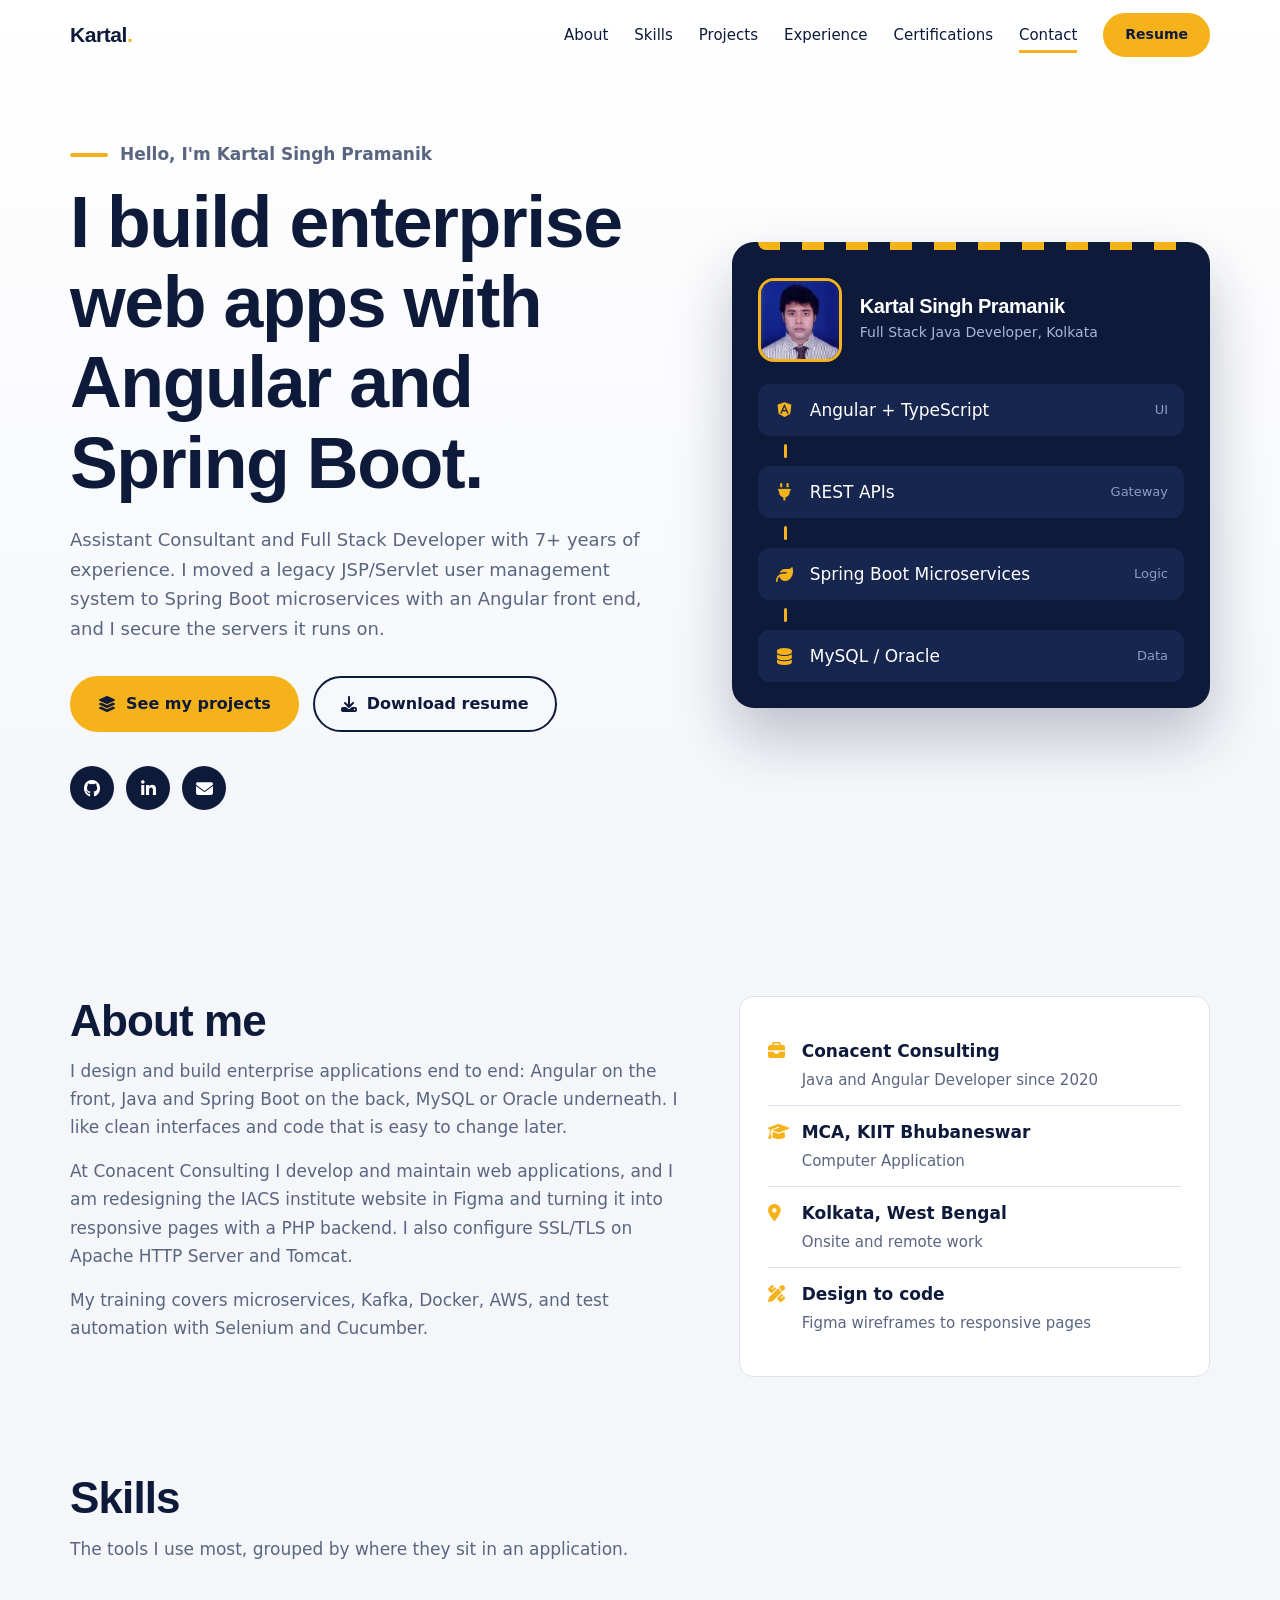
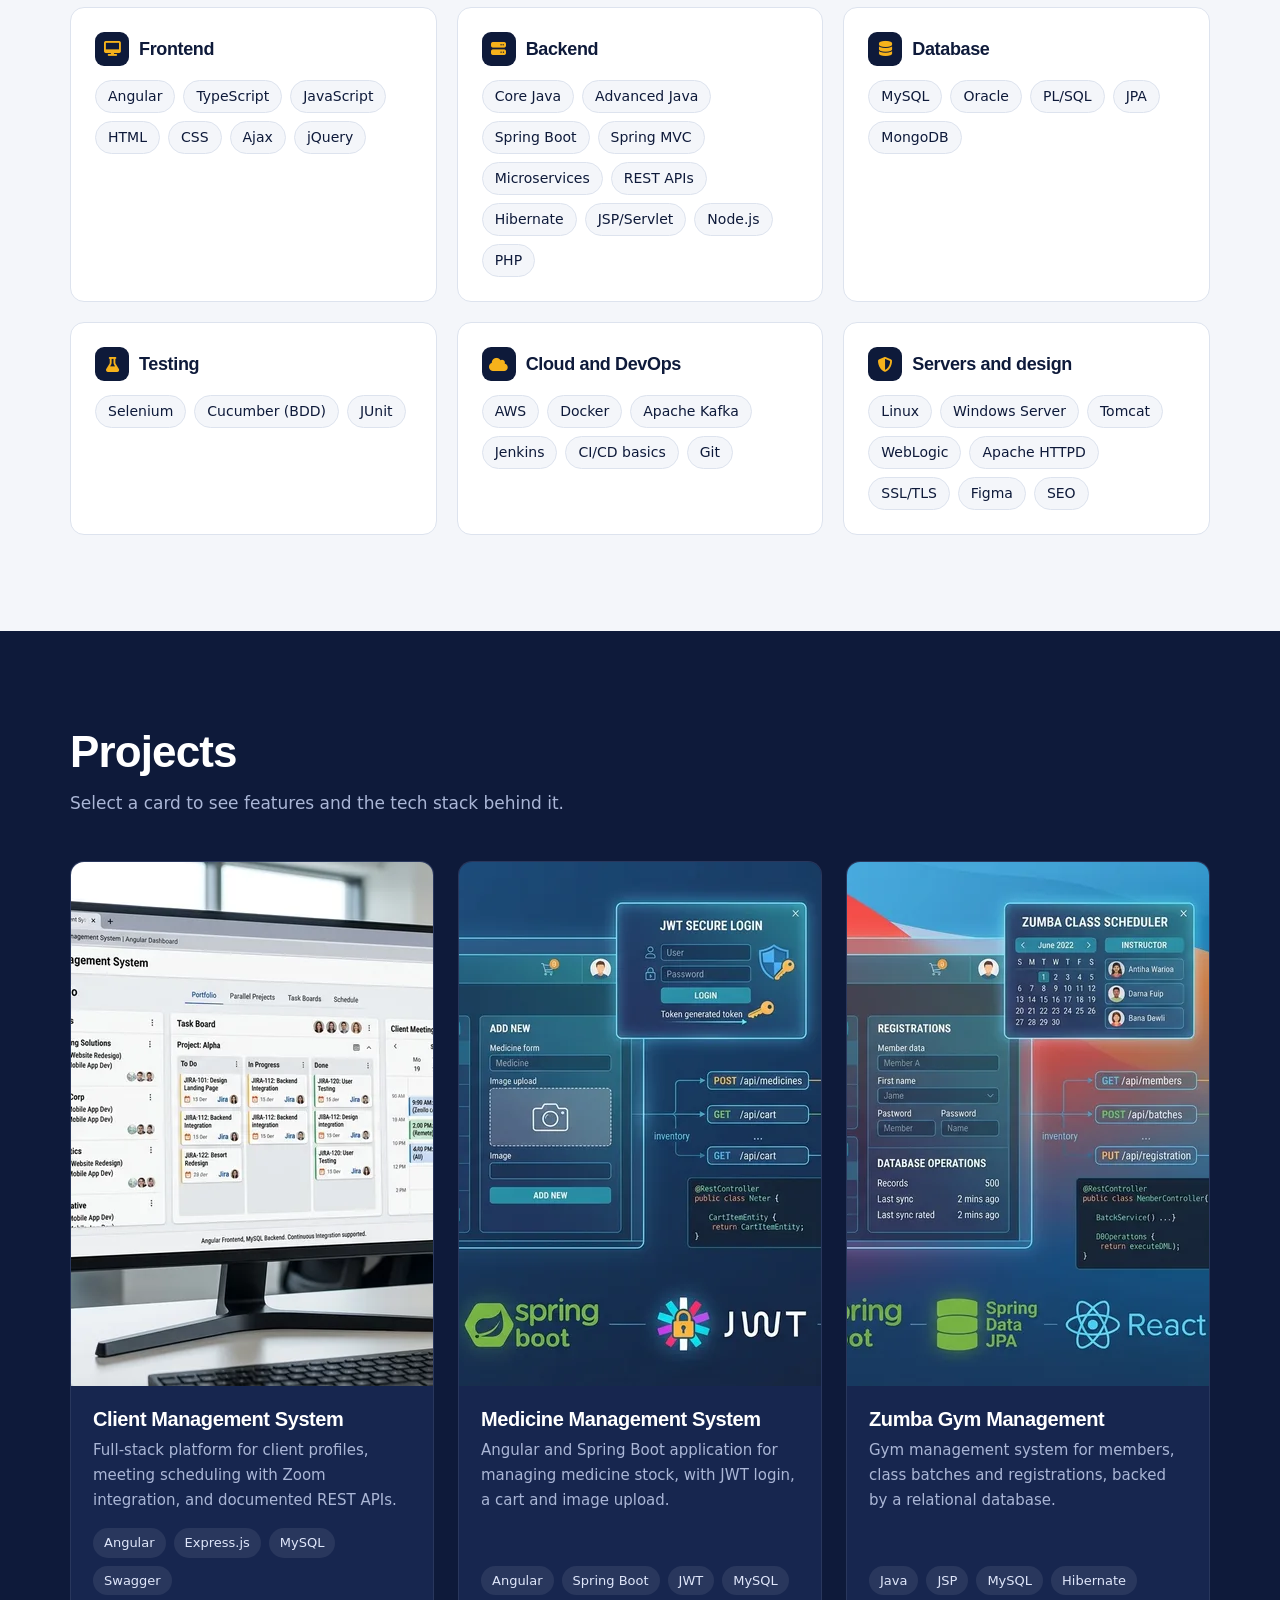
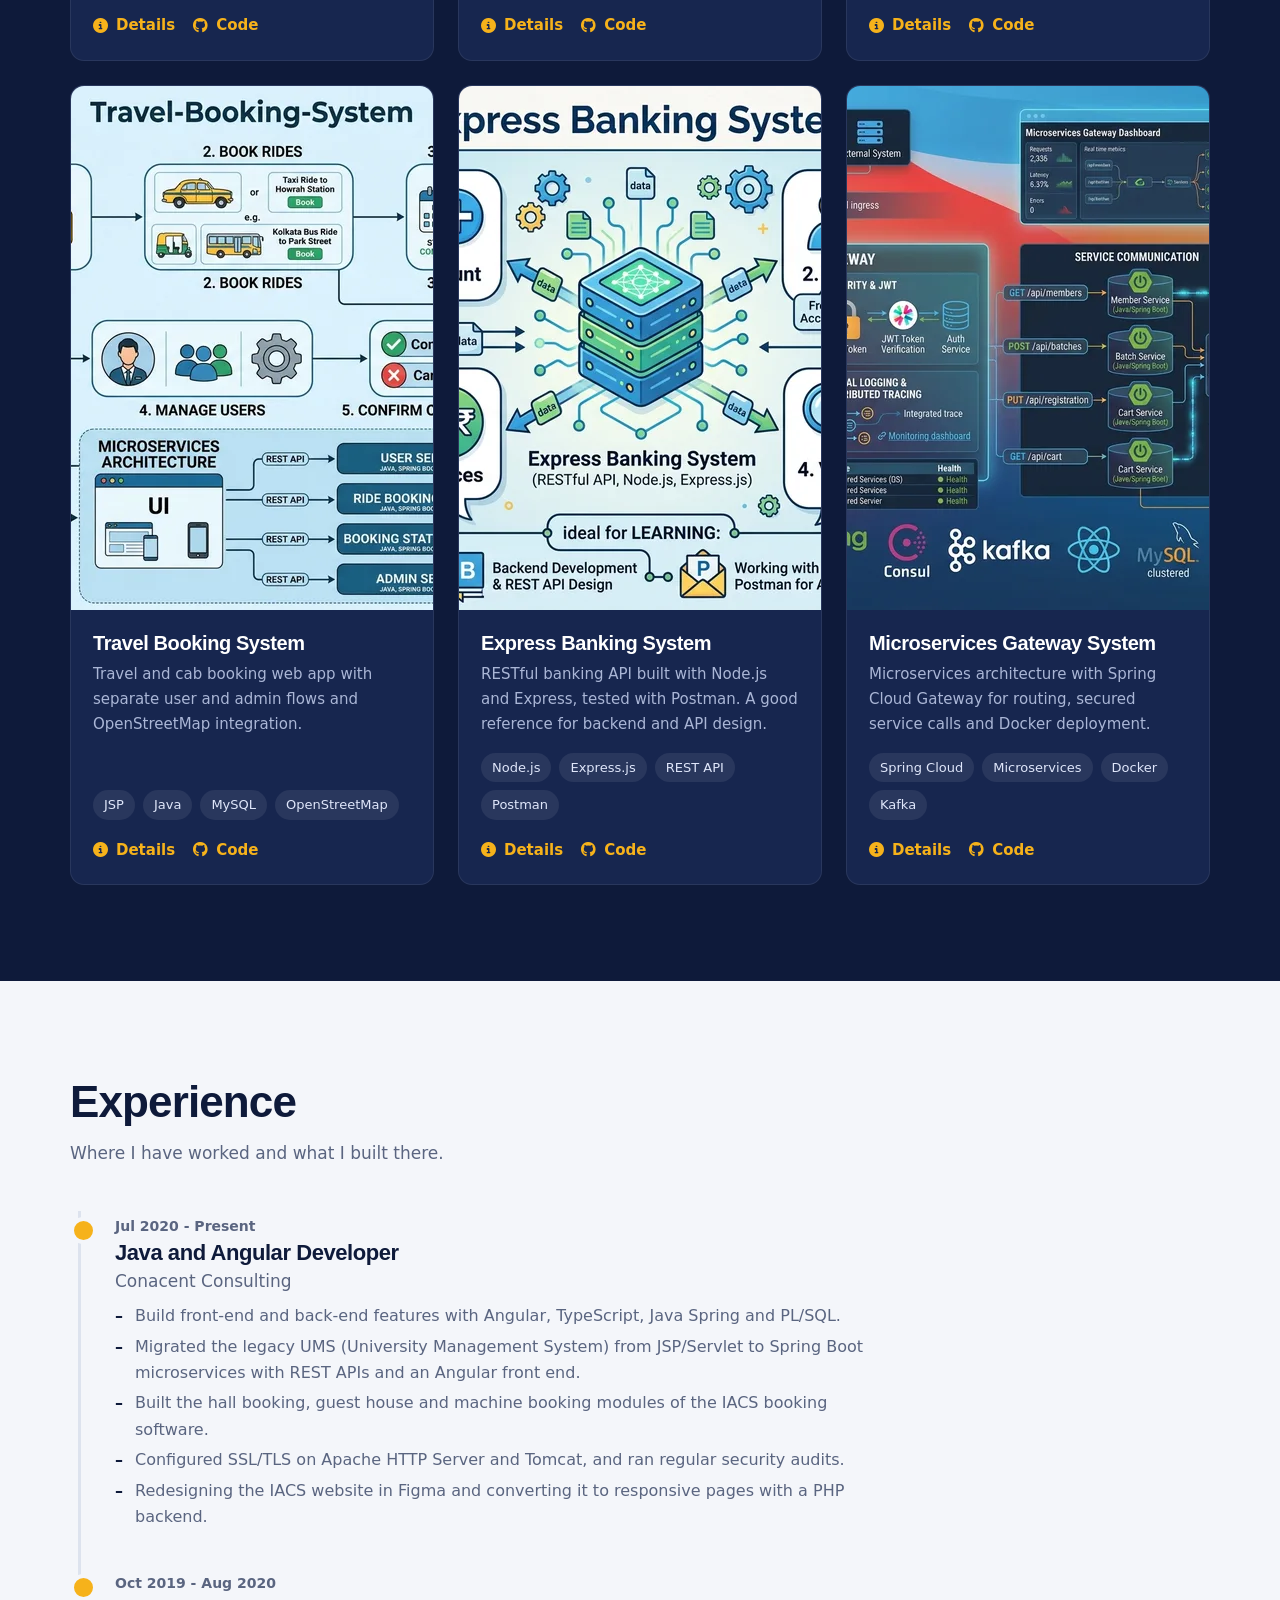
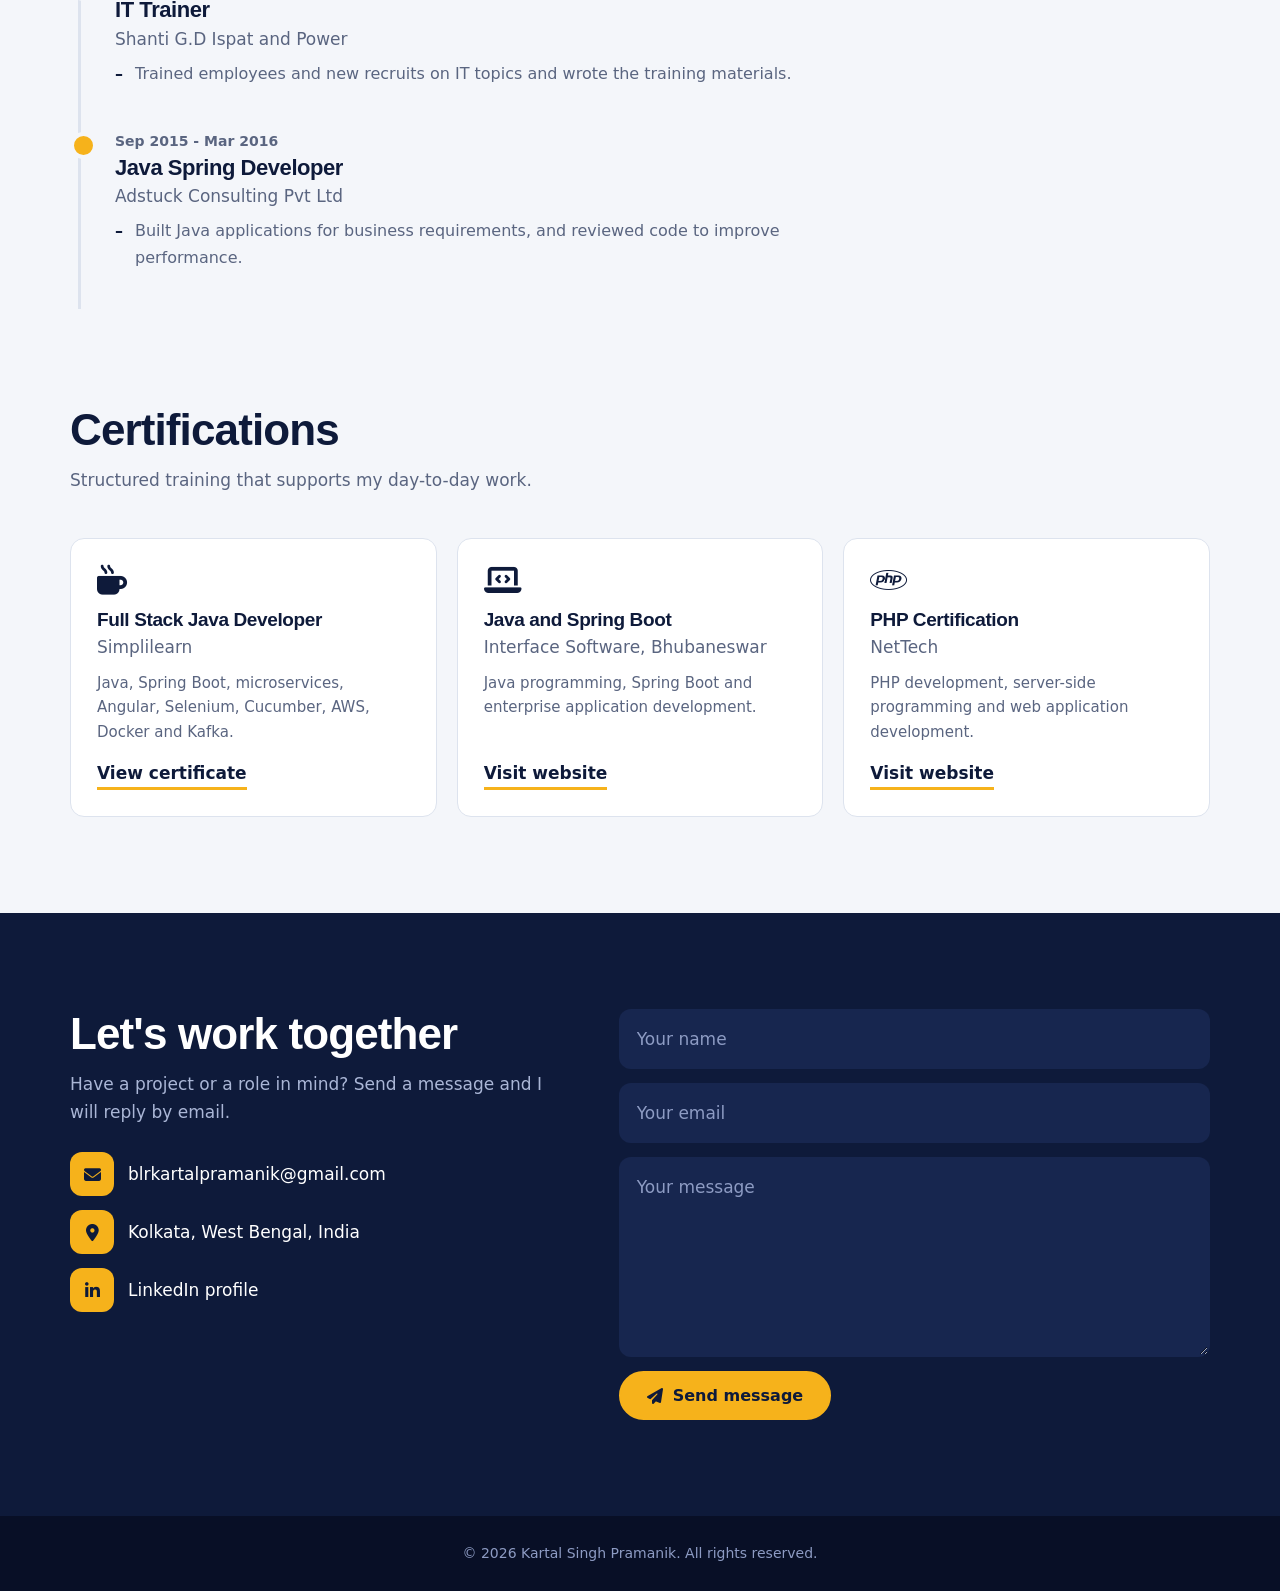
==== commit 850f89ce: "Correct UMS to University Management System in index.html" ====
--- a/index.html
+++ b/index.html
@@ -94,7 +94,7 @@
   <div class="tl">
     <div class="ti rv"><time>Jul 2020 - Present</time><h3>Java and Angular Developer</h3><h4>Conacent Consulting</h4><ul>
       <li>Build front-end and back-end features with Angular, TypeScript, Java Spring and PL/SQL.</li>
-      <li>Migrated the legacy UMS (User Management System) from JSP/Servlet to Spring Boot microservices with REST APIs and an Angular front end.</li>
+      <li>Migrated the legacy UMS (University Management System) from JSP/Servlet to Spring Boot microservices with REST APIs and an Angular front end.</li>
       <li>Built the hall booking, guest house and machine booking modules of the IACS booking software.</li>
       <li>Configured SSL/TLS on Apache HTTP Server and Tomcat, and ran regular security audits.</li>
       <li>Redesigning the IACS website in Figma and converting it to responsive pages with a PHP backend.</li></ul></div>
--- a/assets/css/style.css
+++ b/assets/css/style.css
@@ -1,248 +1,68 @@
-/* =====================================================
-   PREMIUM PORTFOLIO V2
-   Main CSS File
-===================================================== */
-
-
-/* Google Fonts */
-@import url('https://fonts.googleapis.com/css2?family=Inter:wght@400;500;600;700;800&display=swap');
-
-
-/* Base */
-@import url('./navbar.css');
-@import url('./hero.css');
-@import url('./about.css');
-@import url('./skills.css');
-@import url('./projects.css');
-@import url('./timeline.css');
-@import url('./modal.css');
-@import url('./contact.css');
-@import url('./footer.css');
-
-
-/* Effects */
-@import url('./animation.css');
-
-
-/* Responsive Last */
-@import url('./responsive.css');
-
-
-
-/* =====================================================
-   GLOBAL VARIABLES
-===================================================== */
-
-:root {
-
-    --primary-color:#00e5ff;
-    --secondary-color:#7c3aed;
-
-    --bg-color:#050816;
-    --card-color:#111827;
-
-    --text-color:#ffffff;
-    --muted-color:#94a3b8;
-
-
-    --gradient:
-    linear-gradient(
-        135deg,
-        var(--primary-color),
-        var(--secondary-color)
-    );
-
-
-    --shadow:
-    0 20px 50px rgba(0,0,0,.35);
-
-
-    --radius:20px;
-
-
-    --transition:
-    all .35s ease;
-
-}
-
-
-
-/* =====================================================
-   RESET
-===================================================== */
-
-*{
-    margin:0;
-    padding:0;
-    box-sizing:border-box;
-}
-
-
-html{
-    scroll-behavior:smooth;
-}
-
-
-body{
-
-    font-family:
-    'Inter',
-    sans-serif;
-
-
-    background:
-    var(--bg-color);
-
-
-    color:
-    var(--text-color);
-
-
-    overflow-x:hidden;
-
-}
-
-
-
-a{
-
-    text-decoration:none;
-
-    color:inherit;
-
-}
-
-
-
-img{
-
-    max-width:100%;
-    display:block;
-
-}
-
-
-
-ul{
-    list-style:none;
-}
-
-
-
-.container{
-
-    width:90%;
-
-    max-width:1200px;
-
-    margin:auto;
-
-}
-
-
-
-section{
-
-    padding:100px 0;
-
-}
-
-
-
-.section-title{
-
-    text-align:center;
-
-    font-size:42px;
-
-    font-weight:800;
-
-    margin-bottom:50px;
-
-}
-
-
-
-.section-title span{
-
-    background:var(--gradient);
-
-    -webkit-background-clip:text;
-
-    color:transparent;
-
-}
-
-
-
-
-.btn{
-
-
-    display:inline-flex;
-
-    align-items:center;
-
-    justify-content:center;
-
-
-    padding:14px 35px;
-
-
-    border-radius:50px;
-
-
-    background:var(--gradient);
-
-
-    color:white;
-
-
-    font-weight:600;
-
-
-    transition:var(--transition);
-
-
-}
-
-
-
-.btn:hover{
-
-
-    transform:translateY(-5px);
-
-
-    box-shadow:
-    0 15px 35px rgba(0,229,255,.35);
-
-
-}
-
-
-
-/* Scroll bar */
-
-
-::-webkit-scrollbar{
-
-    width:10px;
-
-}
-
-
-::-webkit-scrollbar-track{
-
-    background:#020617;
-
-}
-
-
-::-webkit-scrollbar-thumb{
-
-    background:var(--gradient);
-
-    border-radius:20px;
-
-}
+:root{--ink:#0e1a3a;--ink2:#17264f;--paper:#f4f6fa;--card:#fff;--sun:#f6b21b;--muted:#5a6580;--line:#dde3ee;--r:14px}
+*{margin:0;padding:0;box-sizing:border-box}html{scroll-behavior:smooth;scroll-padding-top:80px}
+body{font:400 17px/1.65 'IBM Plex Sans',system-ui,sans-serif;background:var(--paper);color:var(--ink);overflow-x:hidden}
+h1,h2,h3,.logo{font-family:'Bricolage Grotesque',sans-serif;line-height:1.12;letter-spacing:-.02em}
+a{color:inherit;text-decoration:none}img{max-width:100%;display:block}ul{list-style:none}
+:focus-visible{outline:3px solid var(--sun);outline-offset:3px}
+.wrap{width:90%;max-width:1140px;margin:auto}section{padding:96px 0}
+.h2{font-size:clamp(30px,4vw,44px);font-weight:800;margin-bottom:12px}.lead{color:var(--muted);max-width:60ch;margin-bottom:44px}
+.btn{display:inline-flex;align-items:center;gap:10px;padding:13px 26px;border-radius:50px;font-weight:600;border:2px solid var(--ink);transition:.25s;cursor:pointer;font-size:16px;font-family:inherit;background:none;color:inherit}
+.btn.fill{background:var(--sun);border-color:var(--sun);color:var(--ink)}.btn:hover{transform:translateY(-3px);box-shadow:0 10px 24px rgba(14,26,58,.18)}
+.dark .btn{border-color:#fff}.dark .btn.fill{color:var(--ink);border-color:var(--sun)}
+header{position:fixed;inset:0 0 auto;z-index:50;transition:.3s}header.s{background:rgba(244,246,250,.93);backdrop-filter:blur(10px);box-shadow:0 1px 0 var(--line)}
+nav{display:flex;align-items:center;justify-content:space-between;height:70px}.logo{font-weight:800;font-size:21px}.logo b{color:var(--sun)}
+.links{display:flex;gap:26px;align-items:center;font-weight:500;font-size:15px}.links a:not(.btn){position:relative;padding:4px 0}
+.links a:not(.btn)::after{content:"";position:absolute;left:0;bottom:-2px;height:3px;width:0;background:var(--sun);transition:.25s}.links a:hover::after,.links a.on::after{width:100%}
+.links .btn{padding:8px 20px;font-size:14px}.burger{display:none;background:none;border:0;font-size:24px;color:var(--ink);cursor:pointer}
+.hero{min-height:100vh;display:flex;align-items:center;padding:120px 0 70px;background:linear-gradient(180deg,#fff 0,var(--paper) 100%)}
+.hero .wrap{display:grid;grid-template-columns:1.25fr 1fr;gap:64px;align-items:center}
+.hi{font-weight:600;color:var(--muted);margin-bottom:14px}.hi::before{content:"";display:inline-block;width:38px;height:4px;background:var(--sun);vertical-align:middle;margin-right:12px;border-radius:4px}
+h1{font-size:clamp(40px,5.6vw,72px);font-weight:800;margin-bottom:22px}
+.hero p.d{color:var(--muted);max-width:56ch;margin-bottom:32px;font-size:18px}.cta{display:flex;flex-wrap:wrap;gap:14px;margin-bottom:34px}
+.soc{display:flex;gap:12px}.soc a{width:44px;height:44px;border-radius:50%;background:var(--ink);color:#fff;display:grid;place-items:center;transition:.25s}.soc a:hover{background:var(--sun);color:var(--ink);transform:translateY(-3px)}
+.plate{background:var(--ink);color:#fff;border-radius:22px;padding:26px;position:relative;box-shadow:0 30px 60px rgba(14,26,58,.25)}
+.plate::before{content:"";position:absolute;left:26px;right:26px;top:0;height:8px;background:repeating-linear-gradient(90deg,var(--sun) 0 22px,var(--ink) 22px 44px);border-radius:0 0 8px 8px}
+.id{display:flex;gap:18px;align-items:center;margin:10px 0 22px}.id img{width:84px;height:84px;border-radius:16px;object-fit:cover;border:3px solid var(--sun)}
+.id h3{font-size:20px}.id span{color:#aab6d6;font-size:14px}
+.flow{display:grid;gap:8px}.node{display:flex;align-items:center;gap:14px;background:var(--ink2);border-radius:12px;padding:12px 16px;font-weight:500;animation:in .6s both}
+.node i{color:var(--sun);width:22px;text-align:center}.node em{margin-left:auto;font-style:normal;color:#8d9bc3;font-size:13px}
+.flow .arr{height:14px;width:3px;background:var(--sun);margin-left:26px;border-radius:2px}
+.node:nth-child(3){animation-delay:.25s}.node:nth-child(5){animation-delay:.5s}.node:nth-child(7){animation-delay:.75s}
+@keyframes in{from{opacity:0;transform:translateX(18px)}}
+.about{display:grid;grid-template-columns:1.3fr 1fr;gap:56px}.about p{color:var(--muted);margin-bottom:16px}
+.facts{background:var(--card);border-radius:var(--r);padding:28px;border:1px solid var(--line);align-self:start}
+.facts li{display:flex;gap:14px;padding:12px 0;border-bottom:1px solid var(--line)}.facts li:last-child{border:0}.facts i{color:var(--sun);margin-top:5px;width:20px}
+.facts strong{display:block}.facts span{color:var(--muted);font-size:15px}
+.skills{display:grid;grid-template-columns:repeat(3,1fr);gap:20px}
+.sk{background:var(--card);border:1px solid var(--line);border-radius:var(--r);padding:24px}.sk h3{font-size:18px;margin-bottom:14px;display:flex;gap:10px;align-items:center}.sk h3 i{color:var(--sun);background:var(--ink);width:34px;height:34px;border-radius:9px;display:grid;place-items:center;font-size:15px}
+.chips{display:flex;flex-wrap:wrap;gap:8px}.chips span{background:var(--paper);border:1px solid var(--line);padding:4px 12px;border-radius:30px;font-size:14px;font-weight:500}
+.dark{background:var(--ink);color:#fff}.dark .lead{color:#aab6d6}
+.pgrid{display:grid;grid-template-columns:repeat(3,1fr);gap:24px}
+.pc{background:var(--ink2);border-radius:var(--r);overflow:hidden;display:flex;flex-direction:column;border:1px solid rgba(255,255,255,.08);transition:.3s}
+.pc:hover{transform:translateY(-6px);border-color:var(--sun)}.pc img{aspect-ratio:16/9;object-fit:cover;width:100%;cursor:pointer}
+.pb{padding:22px;display:flex;flex-direction:column;flex:1}.pb h3{font-size:20px;margin-bottom:8px}.pb p{color:#aab6d6;font-size:15px;margin-bottom:16px;flex:1}
+.pc .chips span{background:rgba(255,255,255,.08);border-color:transparent;color:#dfe6fa;font-size:13px;padding:3px 10px}
+.pl{display:flex;gap:18px;margin-top:18px;font-weight:600;font-size:15px}.pl button,.pl a{background:none;border:0;color:var(--sun);cursor:pointer;font:inherit;display:flex;gap:8px;align-items:center}.pl :hover{text-decoration:underline}
+.modal{position:fixed;inset:0;background:rgba(6,12,30,.78);display:none;place-items:center;z-index:100;padding:20px}.modal.on{display:grid}
+.mw{position:relative;max-width:620px;width:100%}
+.mc{background:#fff;color:var(--ink);border-radius:var(--r);max-height:90vh;overflow:auto;animation:in .3s both}
+.mc img{width:100%;aspect-ratio:16/9;object-fit:cover}.mi{padding:28px}.mi h2{font-size:28px;margin-bottom:10px}.mi h4{margin:20px 0 8px;font-size:15px}.mi p{color:var(--muted)}
+.mi li{padding-left:22px;position:relative;margin:4px 0}.mi li::before{content:"";position:absolute;left:0;top:11px;width:10px;height:4px;background:var(--sun);border-radius:2px}
+.mi .chips{margin-bottom:22px}.x{position:absolute;right:14px;top:14px;width:40px;height:40px;border-radius:50%;border:0;background:var(--sun);font-size:22px;cursor:pointer;z-index:2}
+.mi .btn{padding:9px 20px;font-size:15px;margin-right:8px}
+.tl{border-left:3px solid var(--line);margin-left:8px}.ti{position:relative;padding:0 0 34px 34px}.ti::before{content:"";position:absolute;left:-11px;top:6px;width:19px;height:19px;border-radius:50%;background:var(--sun);border:4px solid var(--paper)}
+.ti time{font-weight:600;color:var(--muted);font-size:14px}.ti h3{font-size:22px;margin:2px 0}.ti h4{font-weight:500;color:var(--muted);margin-bottom:8px}
+.ti li{padding-left:20px;position:relative;color:var(--muted);font-size:16px;margin:4px 0;max-width:75ch}.ti li::before{content:"–";position:absolute;left:0;color:var(--ink);font-weight:700}
+.certs{display:grid;grid-template-columns:repeat(3,1fr);gap:20px}.cc{background:var(--card);border:1px solid var(--line);border-radius:var(--r);padding:26px;display:flex;flex-direction:column}
+.cc>i{font-size:30px;margin-bottom:14px}.cc h3{font-size:19px}.cc h4{color:var(--muted);font-weight:500;margin:2px 0 10px}.cc p{color:var(--muted);font-size:15px;flex:1}.cc a{font-weight:600;margin-top:14px;border-bottom:3px solid var(--sun);align-self:flex-start}
+.contact{display:grid;grid-template-columns:1fr 1.2fr;gap:56px}.contact p{color:#aab6d6;margin-bottom:26px}
+.cl a,.cl div{display:flex;gap:14px;align-items:center;margin-bottom:14px;font-weight:500}.cl i{width:44px;height:44px;border-radius:12px;background:var(--sun);color:var(--ink);display:grid;place-items:center;flex:none}
+form{display:grid;gap:14px}input,textarea{width:100%;padding:14px 16px;border-radius:12px;border:2px solid transparent;background:var(--ink2);color:#fff;font:inherit}
+input::placeholder,textarea::placeholder{color:#8d9bc3}input:focus,textarea:focus{outline:0;border-color:var(--sun)}form .btn{justify-self:start}
+footer{background:#080f26;color:#8d9bc3;text-align:center;padding:26px;font-size:14px}
+.top{position:fixed;right:22px;bottom:22px;width:46px;height:46px;border-radius:50%;background:var(--sun);border:0;font-size:16px;cursor:pointer;opacity:0;pointer-events:none;transition:.3s;z-index:40}.top.on{opacity:1;pointer-events:auto}
+.rv{opacity:0;transform:translateY(20px);transition:.6s}.rv.on{opacity:1;transform:none}
+@media(max-width:900px){section{padding:72px 0}.hero .wrap,.about,.contact{grid-template-columns:1fr}.skills,.pgrid,.certs{grid-template-columns:1fr 1fr}
+.burger{display:block}.links{position:absolute;top:70px;left:0;right:0;background:var(--paper);flex-direction:column;padding:20px;gap:16px;display:none;box-shadow:0 20px 30px rgba(0,0,0,.1)}.links.on{display:flex}}
+@media(max-width:600px){.skills,.pgrid,.certs{grid-template-columns:1fr}body{font-size:16px}}
+@media(prefers-reduced-motion:reduce){*{animation:none!important;transition:none!important;scroll-behavior:auto!important}.rv{opacity:1;transform:none}}
